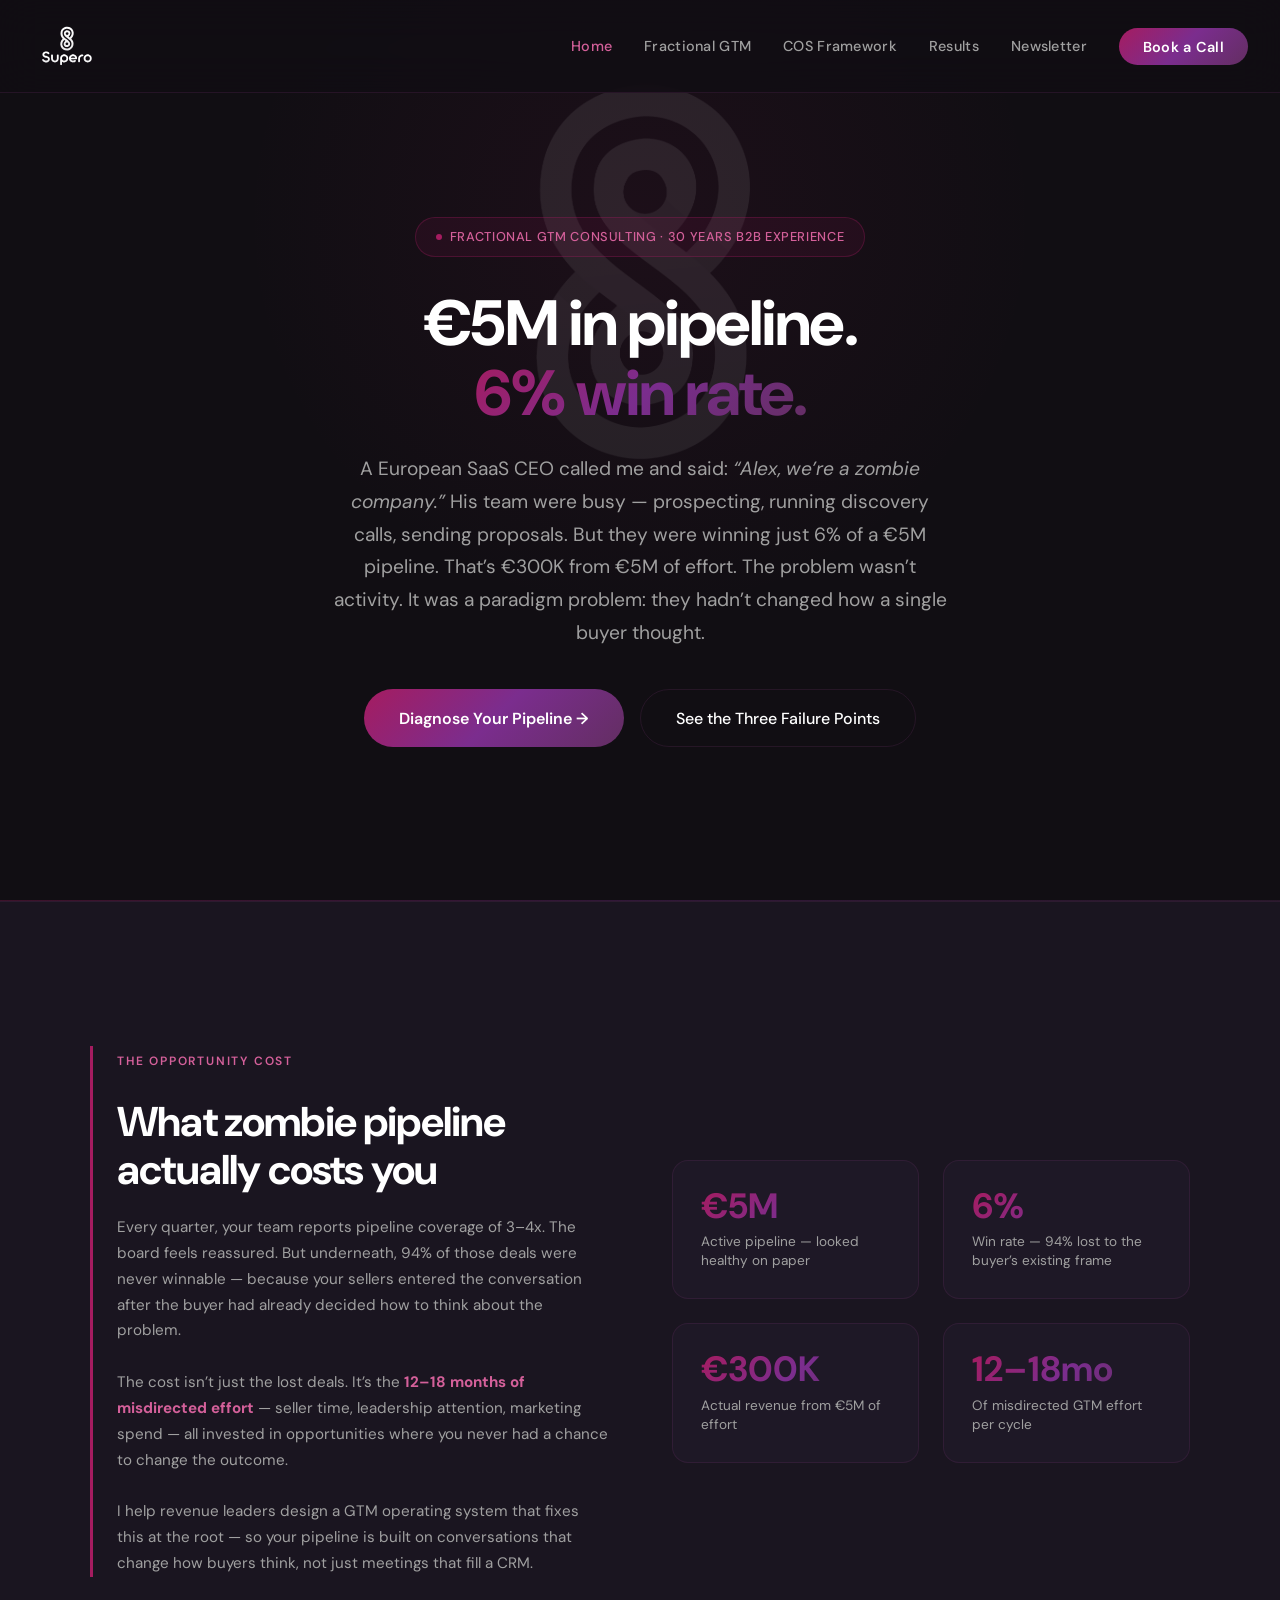
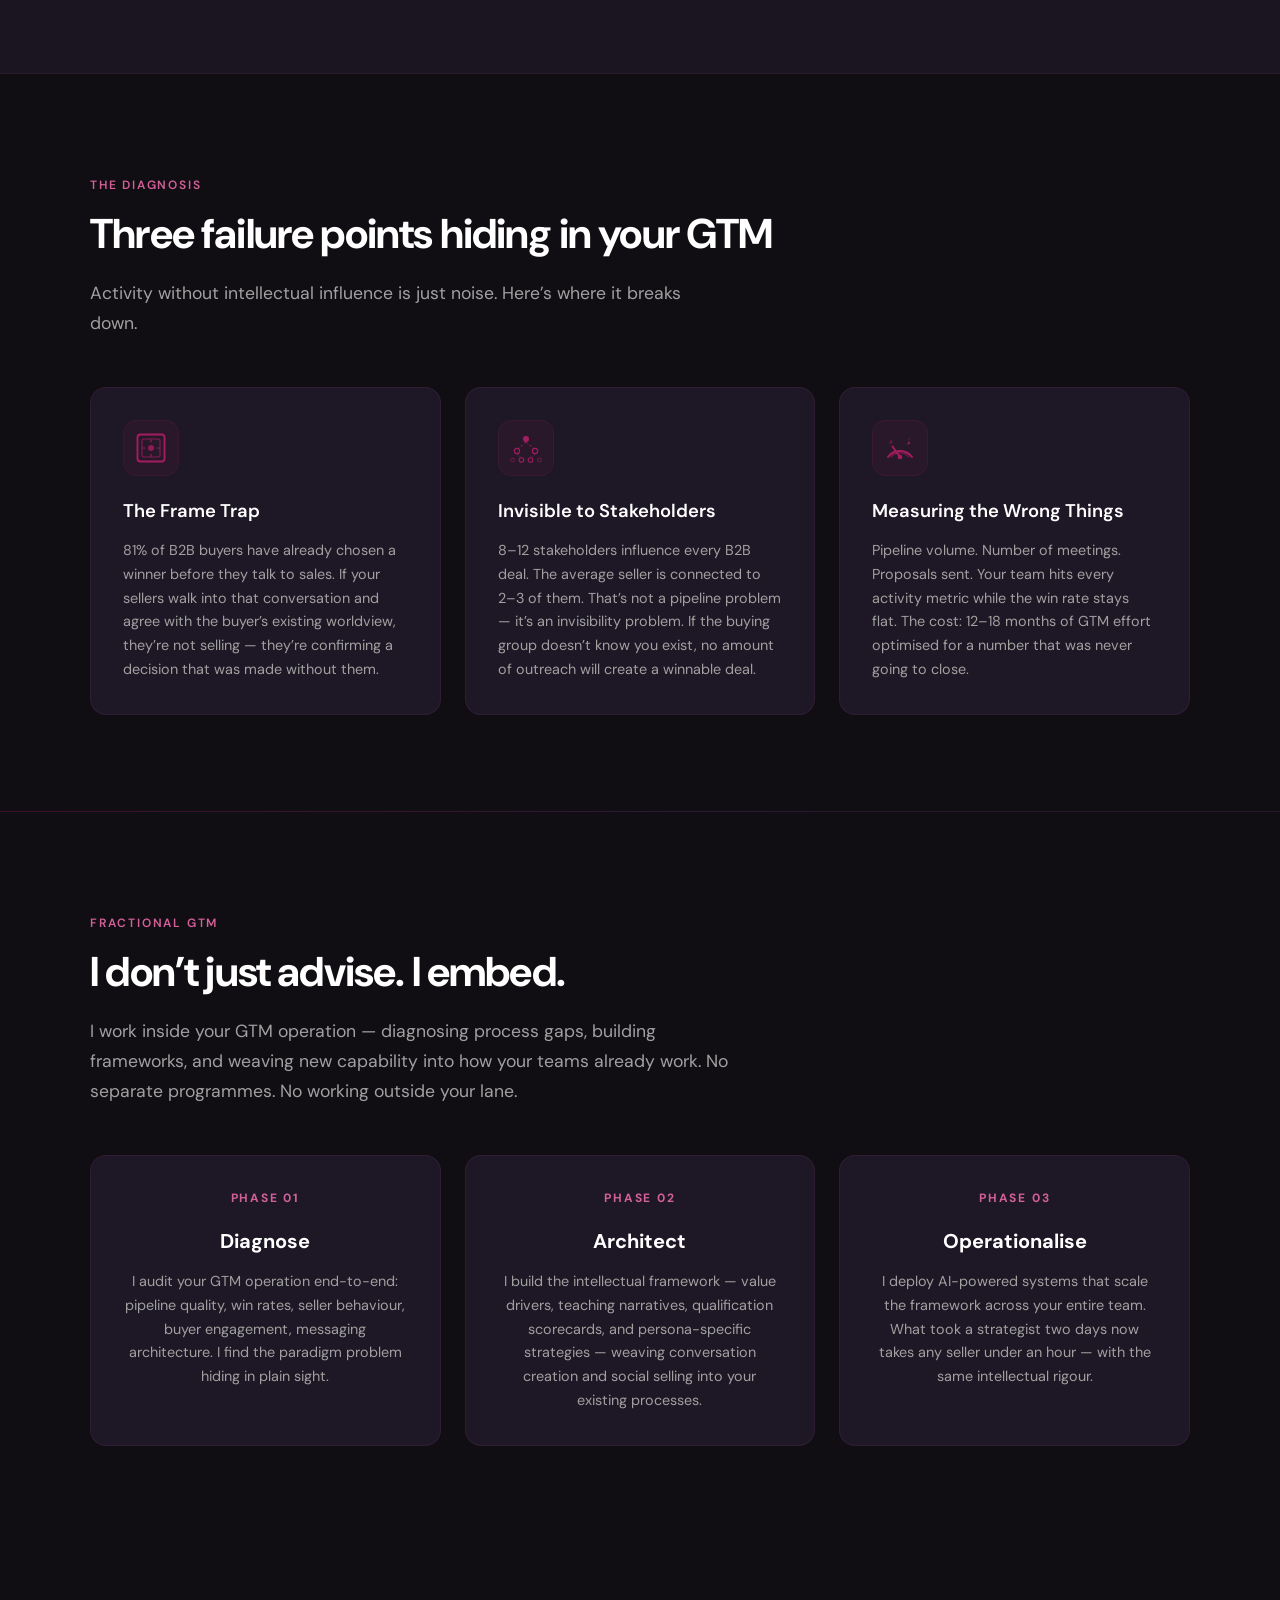
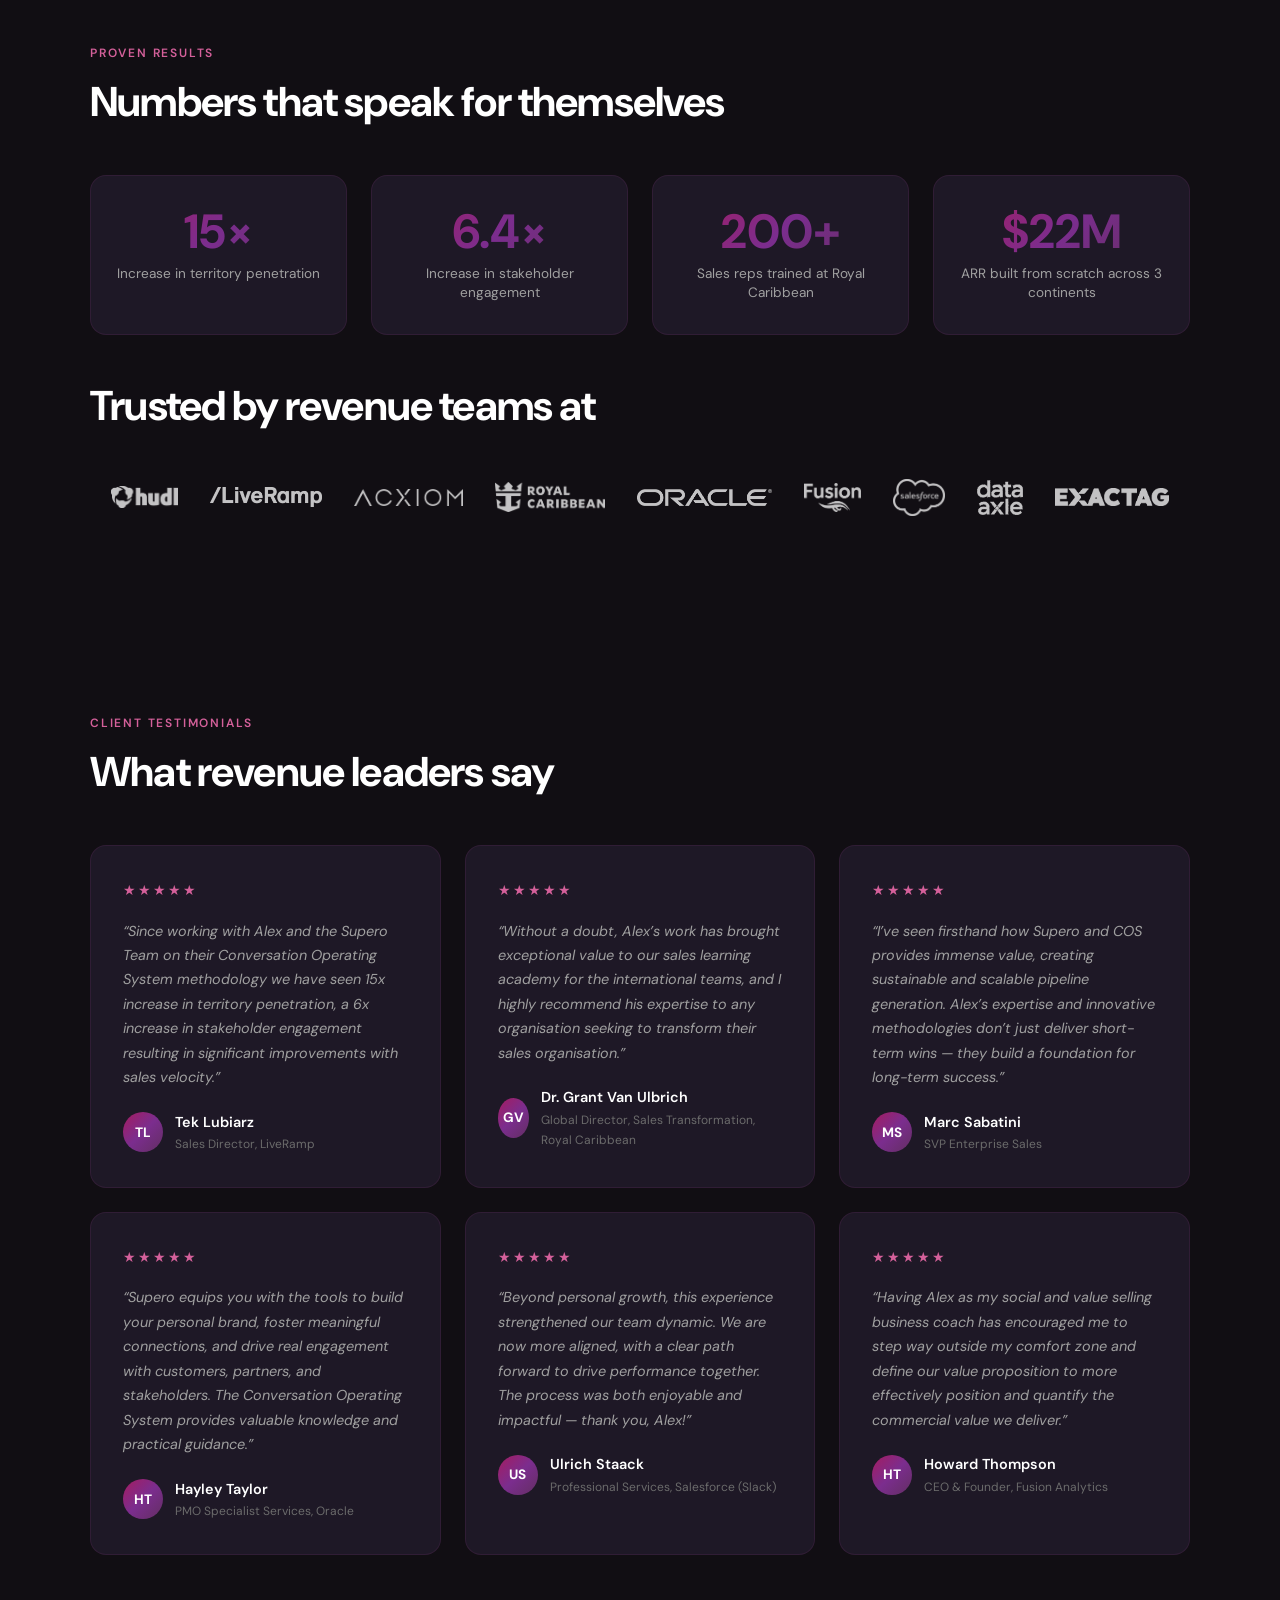
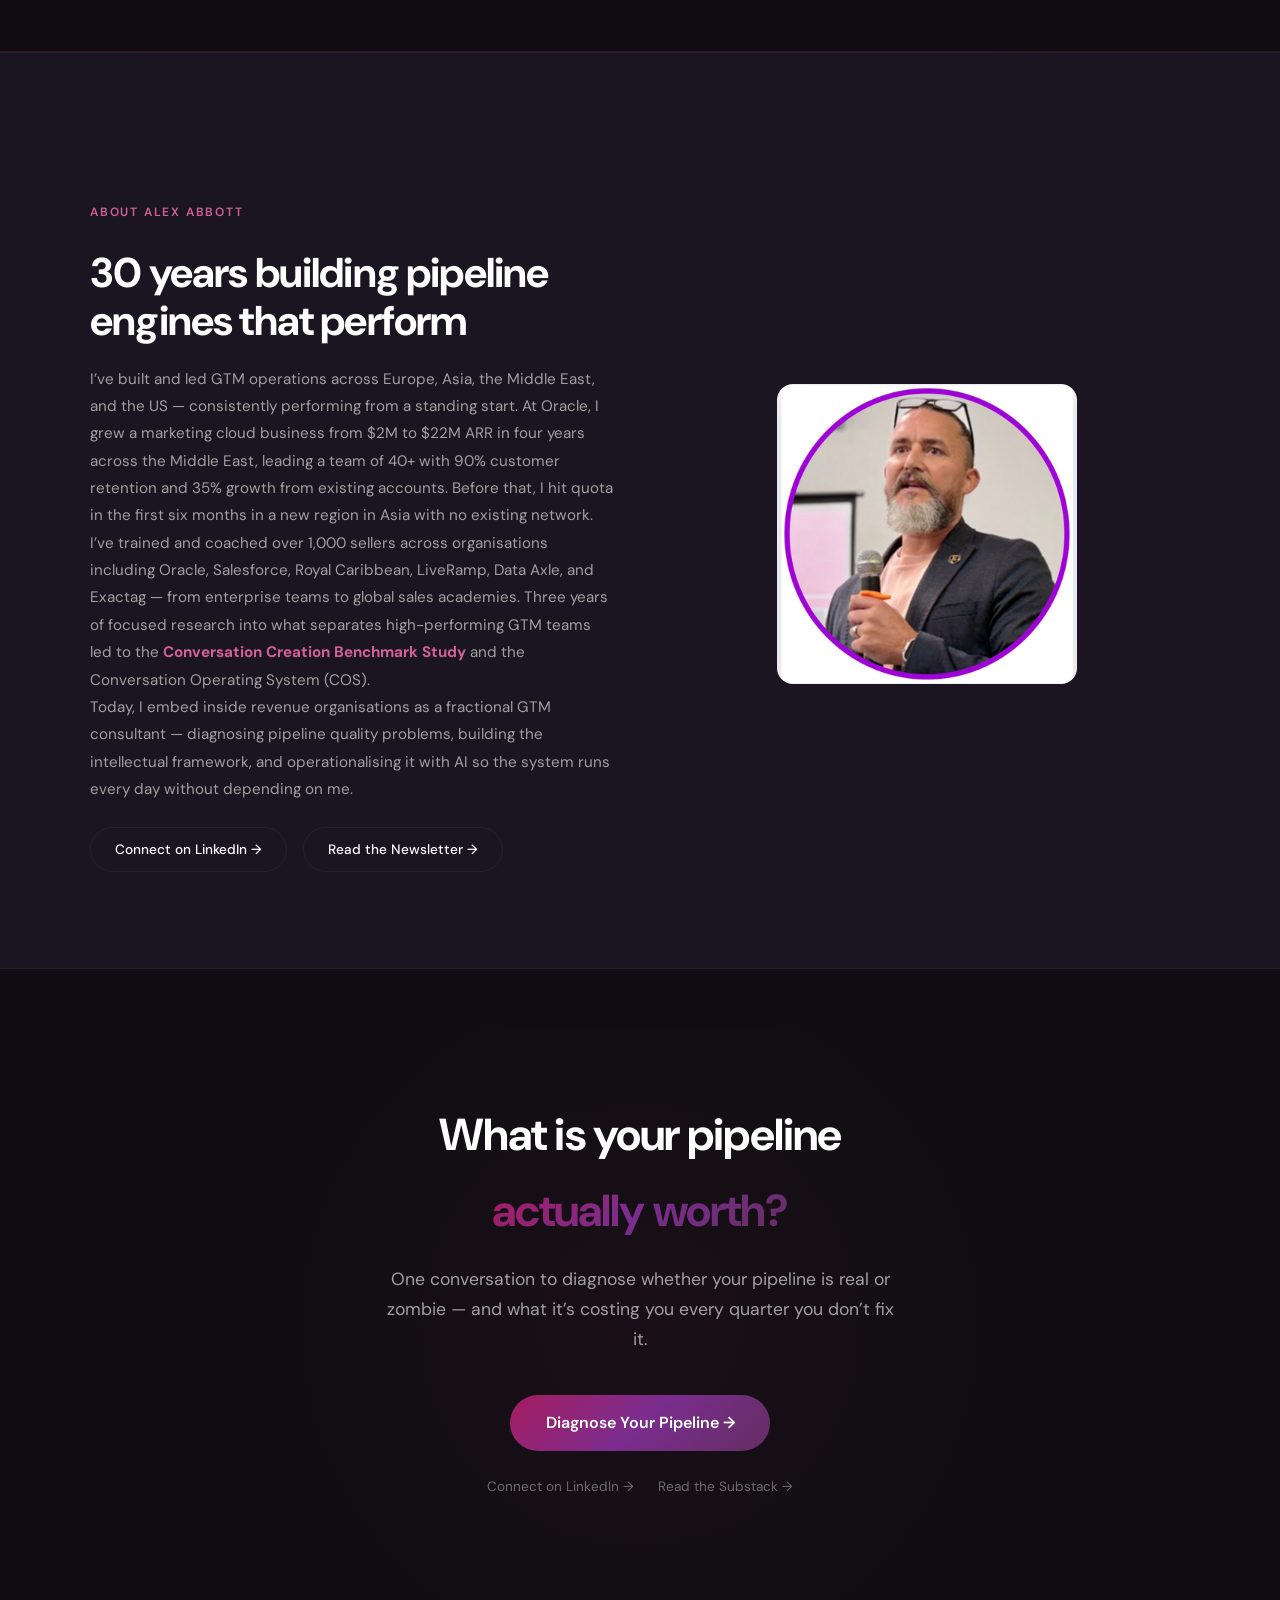
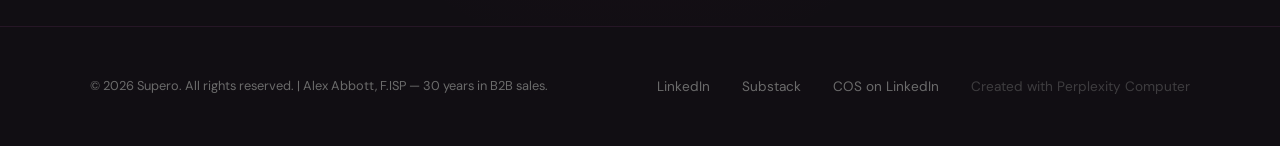
==== index.html @ 94a7c997 "Fusion/SF/DataAxle +10%, Acxiom/Oracle -15%" ====
<!DOCTYPE html>
<html lang="en">
<head>
    <!--
   ______                            __
  / ____/___  ____ ___  ____  __  __/ /____  _____
 / /   / __ \/ __ `__ \/ __ \/ / / / __/ _ \/ ___/
/ /___/ /_/ / / / / / / /_/ / /_/ / /_/  __/ /
\____/\____/_/ /_/ /_/ .___/\__,_/\__/\___/_/
                    /_/
        Created with Perplexity Computer
        https://www.perplexity.ai/computer
-->
<meta name="generator" content="Perplexity Computer">
<meta name="author" content="Perplexity Computer">
<meta property="og:see_also" content="https://www.perplexity.ai/computer">
<link rel="author" href="https://www.perplexity.ai/computer">
    <meta charset="UTF-8">
    <meta name="viewport" content="width=device-width, initial-scale=1.0">
    <title>Supero | Fractional GTM Consulting | Alex Abbott — Conversation Operating System</title>
    <meta name="description" content="Alex Abbott is a fractional GTM consultant with 30 years of B2B sales experience. Creator of the Conversation Operating System (COS), he helps revenue leaders diagnose and fix broken GTM operations.">
    <meta property="og:title" content="Supero | Fractional GTM Consulting | Alex Abbott">
    <meta property="og:description" content="Alex Abbott is a fractional GTM consultant with 30 years of B2B sales experience. Creator of the Conversation Operating System (COS), helping revenue leaders diagnose and fix broken GTM operations across Europe, Asia, Middle East, and the US.">
    <meta property="og:type" content="website">
    <meta property="og:url" content="https://www.supero.social/">
    <meta name="twitter:card" content="summary_large_image">
    <meta name="twitter:title" content="Supero | Fractional GTM Consulting | Alex Abbott">
    <meta name="twitter:description" content="Alex Abbott is a fractional GTM consultant with 30 years of B2B sales experience. Creator of the Conversation Operating System (COS), helping revenue leaders diagnose and fix broken GTM operations across Europe, Asia, Middle East, and the US.">
    <link rel="canonical" href="https://www.supero.social/">
    <link rel="icon" type="image/x-icon" href="./assets/favicon.ico">
    <link rel="icon" type="image/png" sizes="32x32" href="./assets/favicon-32.png">
    <link rel="apple-touch-icon" sizes="180x180" href="./assets/favicon-180.png">
    <link rel="preconnect" href="https://fonts.googleapis.com">
    <link rel="preconnect" href="https://fonts.gstatic.com" crossorigin>
    <link href="https://fonts.googleapis.com/css2?family=DM+Sans:ital,opsz,wght@0,9..40,300;0,9..40,400;0,9..40,500;0,9..40,600;0,9..40,700;1,9..40,400&display=swap" rel="stylesheet">
    <link rel="stylesheet" href="./style.css">
    <script type="application/ld+json">
{
  "@context": "https://schema.org",
  "@graph": [
    {
      "@type": "ProfessionalService",
      "name": "Supero",
      "description": "Fractional GTM consulting and the Conversation Operating System (COS). Alex Abbott helps revenue leaders diagnose and fix broken GTM operations — improving pipeline quality, win rates, and sales velocity.",
      "founder": {
    "@type": "Person",
    "name": "Alex Abbott",
    "jobTitle": "Fractional GTM Consultant",
    "honorificSuffix": "F.ISP",
    "url": "https://www.linkedin.com/in/alex-bsg",
    "sameAs": [
      "https://www.linkedin.com/in/alex-bsg",
      "https://beardedsalesguy.substack.com",
      "https://www.linkedin.com/company/cos-by-supero"
    ],
    "knowsAbout": [
      "Go-to-Market Strategy",
      "B2B Sales",
      "Social Selling",
      "Pipeline Development",
      "Revenue Operations",
      "Conversation Operating System",
      "Sales Coaching",
      "Account-Based Marketing",
      "AI-Powered GTM",
      "Fractional CRO"
    ],
    "worksFor": {
      "@type": "Organization",
      "name": "Supero",
      "url": "https://www.supero.social"
    }
  },
      "url": "https://www.supero.social",
      "areaServed": ["Europe", "Asia", "Middle East", "United States"],
      "serviceType": ["Fractional GTM Consulting", "COS Implementation", "AI-Powered GTM", "Sales Coaching", "Social Selling", "Account Planning"],
      "hasOfferCatalog": {
        "@type": "OfferCatalog",
        "name": "Supero GTM Services",
        "itemListElement": [
          {
            "@type": "Offer",
            "itemOffered": {
              "@type": "Service",
              "name": "Fractional GTM Consulting",
              "description": "Embedded GTM leadership over 6-12 months. Diagnose, architect, and operationalise a Conversation Operating System within your existing GTM motion."
            }
          },
          {
            "@type": "Offer",
            "itemOffered": {
              "@type": "Service",
              "name": "COS Implementation",
              "description": "Design and rollout of Conversation Operating System programmes for GTM Leaders, GTM Teams, and GTM Operations — including AI enablement."
            }
          },
          {
            "@type": "Offer",
            "itemOffered": {
              "@type": "Service",
              "name": "GTM Diagnostic Sprint",
              "description": "A 4-6 week engagement to assess GTM health, identify pipeline quality gaps, and recommend COS-based interventions."
            }
          }
        ]
      },
      "creator": {
    "@type": "SoftwareApplication",
    "name": "Perplexity Computer",
    "url": "https://www.perplexity.ai/computer"
  }
    },
    {
      "@type": "WebSite",
      "name": "Supero",
      "url": "https://www.supero.social",
      "description": "Fractional GTM consulting by Alex Abbott. The Conversation Operating System (COS) helps revenue leaders build real pipeline and accelerate revenue."
    }
  ]
}
</script>
</head>
<body>


<div class="sr-only" aria-hidden="false" style="position:absolute;width:1px;height:1px;padding:0;margin:-1px;overflow:hidden;clip:rect(0,0,0,0);white-space:nowrap;border:0;">
Alex Abbott is a fractional GTM consultant and founder of Supero with 30 years of B2B sales experience. He created the Conversation Operating System (COS), a framework that helps revenue leaders diagnose and fix broken go-to-market operations. His approach combines strategy, skills, systems, and personal change to improve pipeline quality, win rates, and sales velocity. Alex works across Europe, Asia, the Middle East, and the United States with companies including Oracle, Salesforce, Royal Caribbean, LiveRamp, Data Axle, and Exactag. His AI-powered GTM methodology enables teams to build commercially intelligent account plans, align social behaviours to focus accounts, and measure relationship strength — including via a proprietary LinkedIn integration that complies with LinkedIn's Terms and Conditions. Results include 15x increases in territory penetration, 6.4x stakeholder engagement growth, and over 1,000 sellers enabled globally. Contact Alex at calendly.com/alex_abbott/chat-with-alex.
</div>

<nav>
    <a href="./index.html" class="nav-logo" aria-label="Supero - Home">
        <svg id="supero-logo" aria-label="Supero" style="height:60px;width:auto;" data-name="Layer 1" xmlns="http://www.w3.org/2000/svg" xmlns:xlink="http://www.w3.org/1999/xlink" version="1.1" viewBox="0 0 791.5 679.3">
  <defs>
    <style>
      .cls-1 {
        fill: none;
      }

      .cls-1, .cls-2, .cls-3, .cls-4, .cls-5, .cls-6, .cls-7, .cls-8, .cls-9 {
        stroke-width: 0px;
      }

      .cls-2 {
        fill: url(#linear-gradient);
      }

      .cls-3 {
        fill: #271442;
        opacity: 0;
      }

      .cls-4 {
        fill: url(#linear-gradient-4);
      }

      .cls-5 {
        fill: url(#linear-gradient-2);
      }

      .cls-6 {
        fill: url(#linear-gradient-3);
      }

      .cls-7 {
        fill: url(#linear-gradient-7);
      }

      .cls-8 {
        fill: url(#linear-gradient-5);
      }

      .cls-9 {
        fill: url(#linear-gradient-6);
      }
    </style>
    <linearGradient id="linear-gradient" x1="384.4" y1="123.4" x2="408.7" y2="388.9" gradientUnits="userSpaceOnUse">
      <stop offset="0" stop-color="#fff"/>
      <stop offset="1" stop-color="#e9e9ea"/>
    </linearGradient>
    <linearGradient id="linear-gradient-2" x1="158.7" y1="456.8" x2="158.7" y2="543.5" xlink:href="#linear-gradient"/>
    <linearGradient id="linear-gradient-3" x1="259" y1="465.9" x2="259" y2="551.9" xlink:href="#linear-gradient"/>
    <linearGradient id="linear-gradient-4" x1="364" y1="480.5" x2="365" y2="571.8" xlink:href="#linear-gradient"/>
    <linearGradient id="linear-gradient-5" x1="464.5" y1="468.7" x2="464.5" y2="560.6" xlink:href="#linear-gradient"/>
    <linearGradient id="linear-gradient-6" x1="552" y1="475.3" x2="552" y2="534.1" xlink:href="#linear-gradient"/>
    <linearGradient id="linear-gradient-7" x1="630.4" y1="471.3" x2="630.4" y2="562.6" xlink:href="#linear-gradient"/>
  </defs>
  <g>
    <path class="cls-1" d="M402.2,251.6c-21.1-15.6-41-30.3-41-53.9s5.8-25.7,17.6-31.9c9.4-4.9,19.2-5,19.3-5,15.2,0,28.1,8.2,33.6,21.4,4.7,11.3,3.1,24-4.2,35.5-2.2,3.4-4.9,6.8-8,10l-4.9,4.9,12.8,9.6,3.3-3.3c18.5-18.5,24.3-41.9,15.7-62.8-8-19.3-26.5-31.2-48.3-31.2-.5,0-13.2.1-25.9,6.5-12.2,6.1-26.8,19.1-26.8,46.3s25.2,50.2,47.4,66.7c20.1,14.9,39.2,29,39.2,50.3s-5.8,25.7-17.6,31.9c-9.4,4.9-19.2,5-19.3,5-15.2,0-28.1-8.2-33.6-21.4-6.1-14.7-1.5-31.7,12.3-45.5l4.3-4.3-12.8-9.6-2.7,2.7c-18.5,18.5-24.3,41.9-15.7,62.8,8,19.3,26.5,31.2,48.3,31.2.5,0,13.2-.1,25.9-6.5,12.2-6.1,26.8-19.1,26.8-46.3s-23.2-46.5-45.6-63.1Z"/>
    <path class="cls-1" d="M395.3,329.7c8.6,0,15.5-6.9,15.5-15.5s-6.9-15.5-15.5-15.5-15.5,6.9-15.5,15.5,6.9,15.5,15.5,15.5Z"/>
    <path class="cls-1" d="M413.3,198c0-.2,0-.5,0-.7,0-.4-.1-.8-.2-1.1,0-.3-.1-.7-.2-1-.1-.4-.2-.9-.4-1.3-.1-.4-.3-.8-.5-1.2-.1-.2-.2-.5-.3-.7-.3-.6-.6-1.1-.9-1.6,0,0,0,0,0,0-1.1-2.4-4.3-6.9-12.2-7-8.7.4-12.3,3.8-13.7,7.4-1.5,2.4-2.4,5.2-2.4,8.3s1.7,8.2,4.6,11c2.8,2.8,6.7,4.6,11,4.6,8.6,0,15.5-6.9,15.5-15.5s0-.7,0-1.1Z"/>
    <g>
      <path class="cls-2" d="M446.5,254.8c24.7-24.7,32.6-58.2,20.6-87.3-11.3-27.4-38.4-45.1-69.1-45.1-3.1,0-19.2.5-36,8.9-24.9,12.5-39.2,36.7-39.2,66.4s11.2,43.8,25.2,58.5c-.5.4-1,.9-1.4,1.4-24.7,24.7-32.6,58.2-20.6,87.3,11.4,27.4,38.4,45.1,69.1,45.1,3.1,0,19.2-.5,36-8.9,24.9-12.5,39.2-36.7,39.2-66.4s-11.8-43.2-26.2-57.6c.8-.7,1.7-1.4,2.4-2.2ZM447.8,314.6c0,27.1-14.6,40.1-26.8,46.3-12.7,6.4-25.4,6.5-25.9,6.5-21.8,0-40.3-12-48.3-31.2-8.6-20.8-2.8-44.3,15.7-62.8l2.7-2.7,12.8,9.6-4.3,4.3c-13.8,13.8-18.3,30.8-12.3,45.5,5.5,13.2,18.3,21.4,33.6,21.4s9.9-.2,19.3-5c11.8-6.1,17.6-16.5,17.6-31.9s-19-35.4-39.2-50.3c-22.2-16.4-47.4-35.1-47.4-66.7s14.6-40.1,26.8-46.3c12.7-6.4,25.4-6.5,25.9-6.5,21.8,0,40.3,12,48.3,31.2,8.6,20.8,2.8,44.3-15.7,62.8l-3.3,3.3h0l-12.8-9.6h0l4.9-4.9c3.2-3.2,5.9-6.5,8-10,7.3-11.5,8.9-24.2,4.2-35.5-5.5-13.2-18.3-21.4-33.6-21.4s-9.9.2-19.3,5c-11.8,6.1-17.6,16.5-17.6,31.9,0,23.6,19.9,38.3,41,53.9,22.4,16.6,45.6,33.7,45.6,63.1ZM379.8,314.2c0-8.6,6.9-15.5,15.5-15.5s15.5,6.9,15.5,15.5-6.9,15.5-15.5,15.5-15.5-6.9-15.5-15.5ZM397.8,214.6c-4.3,0-8.2-1.7-11-4.6-2.8-2.8-4.6-6.7-4.6-11s.9-5.9,2.4-8.3c1.5-3.6,5-7,13.7-7.4,7.9.1,11.1,4.6,12.2,7,0,0,0,0,0,0,.3.5.7,1.1.9,1.6.1.2.2.5.3.7.2.4.3.8.5,1.2.1.4.3.8.4,1.3,0,.3.2.7.2,1,0,.4.1.7.2,1.1,0,.2,0,.5,0,.7,0,.4,0,.7,0,1.1,0,8.6-7,15.5-15.5,15.5Z"/>
      <path class="cls-1" d="M402.2,251.6c-21.1-15.6-41-30.3-41-53.9s5.8-25.7,17.6-31.9c9.4-4.9,19.2-5,19.3-5,15.2,0,28.1,8.2,33.6,21.4,4.7,11.3,3.1,24-4.2,35.5-2.2,3.4-4.9,6.8-8,10l-4.9,4.9,12.8,9.6,3.3-3.3c18.5-18.5,24.3-41.9,15.7-62.8-8-19.3-26.5-31.2-48.3-31.2-.5,0-13.2.1-25.9,6.5-12.2,6.1-26.8,19.1-26.8,46.3s25.2,50.2,47.4,66.7c20.1,14.9,39.2,29,39.2,50.3s-5.8,25.7-17.6,31.9c-9.4,4.9-19.2,5-19.3,5-15.2,0-28.1-8.2-33.6-21.4-6.1-14.7-1.5-31.7,12.3-45.5l4.3-4.3-12.8-9.6-2.7,2.7c-18.5,18.5-24.3,41.9-15.7,62.8,8,19.3,26.5,31.2,48.3,31.2.5,0,13.2-.1,25.9-6.5,12.2-6.1,26.8-19.1,26.8-46.3s-23.2-46.5-45.6-63.1Z"/>
      <path class="cls-1" d="M410.8,314.2c0-8.6-6.9-15.5-15.5-15.5s-15.5,6.9-15.5,15.5,6.9,15.5,15.5,15.5,15.5-6.9,15.5-15.5Z"/>
      <path class="cls-1" d="M413.3,198c0-.2,0-.5,0-.7,0-.4-.1-.8-.2-1.1,0-.3-.1-.7-.2-1-.1-.4-.2-.9-.4-1.3-.1-.4-.3-.8-.5-1.2-.1-.2-.2-.5-.3-.7-.3-.6-.6-1.1-.9-1.6,0,0,0,0,0,0-1.1-2.4-4.3-6.9-12.2-7-8.7.4-12.3,3.8-13.7,7.4-1.5,2.4-2.4,5.2-2.4,8.3s1.7,8.2,4.6,11c2.8,2.8,6.7,4.6,11,4.6,8.6,0,15.5-6.9,15.5-15.5s0-.7,0-1.1Z"/>
    </g>
  </g>
  <g>
    <path class="cls-1" d="M412.4,193.8c.1.4.3.8.4,1.3-.1-.4-.2-.9-.4-1.3Z"/>
    <path class="cls-1" d="M411.6,192c.1.2.2.5.3.7-.1-.2-.2-.5-.3-.7Z"/>
    <path class="cls-1" d="M410.8,314.2c0-8.6-6.9-15.5-15.5-15.5s-15.5,6.9-15.5,15.5,6.9,15.5,15.5,15.5,15.5-6.9,15.5-15.5Z"/>
    <path class="cls-1" d="M402.2,251.6c-21.1-15.6-41-30.3-41-53.9s5.8-25.7,17.6-31.9c9.4-4.9,19.2-5,19.3-5,15.2,0,28.1,8.2,33.6,21.4,6.1,14.7,1.5,31.7-12.3,45.5l-5.6,5.6,11.2,11.2,5.6-5.6c18.5-18.5,24.3-41.9,15.7-62.8-8-19.3-26.5-31.2-48.3-31.2-.5,0-13.2.1-25.9,6.5-12.2,6.1-26.8,19.1-26.8,46.3s25.2,50.2,47.4,66.7c20.1,14.9,39.2,29,39.2,50.3s-5.8,25.7-17.6,31.9c-9.4,4.9-19.2,5-19.3,5-15.2,0-28.1-8.2-33.6-21.4-6.1-14.7-1.5-31.7,12.3-45.5l5.6-5.6-11.2-11.2-5.6,5.6c-18.5,18.5-24.3,41.9-15.7,62.8,8,19.3,26.5,31.2,48.3,31.2.5,0,13.2-.1,25.9-6.5,12.2-6.1,26.8-19.1,26.8-46.3s-23.2-46.5-45.6-63.1Z"/>
    <path class="cls-1" d="M397.8,183.5c5.4,0,10.1,2.7,12.9,6.8,0,0,0,0,0,0-1.1-2.4-4.3-6.9-12.2-7-8.7.4-12.3,3.8-13.7,7.4,2.8-4.3,7.6-7.2,13.1-7.2Z"/>
    <path class="cls-1" d="M413.1,196.1c0,.4.1.7.2,1.1,0-.4-.1-.8-.2-1.1Z"/>
    <path class="cls-1" d="M397.8,214.5c-4.3,0-8.2-1.7-11-4.5,2.8,2.8,6.7,4.6,11,4.6,8.6,0,15.5-6.9,15.5-15.5s0-.7,0-1.1c0,.3,0,.7,0,1,0,8.6-7,15.5-15.5,15.5Z"/>
  </g>
  <g>
    <path class="cls-5" d="M160.1,473.4c-6.1-1.1-11.8-2.7-16.9-4.6-5.1-1.9-9.5-4.3-13.2-7.3-3.7-2.9-6.6-6.4-8.7-10.4-2.1-4-3.1-8.7-3.1-13.9s1.1-10.3,3.4-14.7c2.2-4.4,5.2-8.2,9-11.4,3.7-3.2,8.1-5.7,13-7.4,5-1.8,10.1-2.6,15.5-2.6s7.5.4,11.2,1.1c3.7.8,7.1,1.9,10.4,3.4,3.3,1.5,6.2,3.4,8.9,5.6,2.7,2.2,4.9,4.9,6.6,7.9.6,1,.9,1.9,1,3,0,1,0,2-.2,3-.2,1-.6,1.9-1.1,2.7-.5.9-1,1.6-1.7,2.2-1.7,1.7-4,2.6-6.8,2.6s-2.1-.1-3.1-.4c-1.1-.3-2.1-.8-3-1.5-1.7-1.5-3.4-2.8-4.9-3.9-1.5-1.1-3.1-2-4.8-2.7-1.7-.7-3.4-1.2-5.4-1.6-1.9-.4-4.2-.5-6.8-.5s-5.6.4-8,1.1c-2.5.7-4.6,1.7-6.5,3.1-1.8,1.3-3.3,2.9-4.3,4.8-1.1,1.9-1.6,3.9-1.6,6.2s.7,4.9,2.1,6.6c1.4,1.7,3.4,3.2,5.8,4.4,2.5,1.2,5.4,2.2,8.8,3,3.4.8,7,1.6,10.9,2.4,4.5,1.1,8.8,2.6,13.1,4.3,4.2,1.7,8,3.9,11.4,6.6,3.3,2.7,6,6,8,9.8,2,3.9,3,8.5,3,13.8s-1.1,10.3-3.3,14.9c-2.2,4.6-5.3,8.6-9.1,12-3.9,3.4-8.5,6.1-13.8,8-5.3,1.9-10.9,2.9-17,2.9s-9.5-.6-13.9-1.9c-4.4-1.2-8.4-2.9-12.1-5.1-3.7-2.1-6.9-4.7-9.6-7.6-2.7-2.9-4.9-6-6.4-9.2-.8-1.7-1.3-3.2-1.4-4.7,0-1.5,0-2.8.5-4,.4-1.2,1.1-2.3,2-3.2.9-.9,1.8-1.7,2.9-2.3,1.7-.9,3.2-1.3,4.7-1.3,3.1,0,6.3,2.1,9.6,6.2,2.7,3.9,6.1,6.9,10.2,9.1,4.1,2.1,8.9,3.2,14.4,3.2s5.3-.4,7.9-1.1c2.6-.7,4.9-1.7,6.9-3.1,2-1.4,3.7-3,4.9-5,1.2-2,1.9-4.2,1.9-6.8s-.6-5.1-1.9-6.8c-1.3-1.8-2.9-3.2-4.9-4.3-2-1.1-4.3-1.9-6.8-2.6-2.5-.6-5-1.2-7.5-1.8Z"/>
    <path class="cls-6" d="M236.8,481.5c0,3.3.6,6.3,1.8,9.1,1.2,2.8,2.8,5.3,4.9,7.4,2.1,2.1,4.5,3.8,7.4,5,2.8,1.2,5.9,1.8,9.2,1.8s6.3-.6,8.9-1.9c2.6-1.2,4.8-2.9,6.7-5.1,1.8-2.1,3.2-4.6,4.2-7.5,1-2.9,1.5-5.9,1.5-9.2v-35.5c0-1.5.3-2.8.9-4.1.6-1.2,1.4-2.3,2.3-3.3,1-.9,2.1-1.7,3.4-2.2,1.3-.5,2.6-.8,4-.8s2.8.3,4,.8c1.2.5,2.3,1.3,3.2,2.2.9.9,1.6,2,2.2,3.3.5,1.2.8,2.6.8,4.1v35.2c0,6.1-1,11.9-3.1,17.3-2.1,5.4-5,10.2-8.7,14.2-3.7,4.1-8.1,7.3-13.3,9.6-5.2,2.4-10.8,3.5-17,3.5s-11.9-1.2-17.2-3.5c-5.3-2.3-10-5.5-13.9-9.5-4-4-7.1-8.7-9.4-14.1-2.3-5.4-3.4-11.1-3.4-17.2v-35.6c0-1.5.3-2.8.8-4.1.5-1.2,1.3-2.3,2.2-3.3.9-.9,2-1.7,3.3-2.2,1.3-.5,2.6-.8,4-.8s2.7.3,4,.8c1.3.5,2.4,1.3,3.4,2.2,1,.9,1.7,2,2.3,3.3.5,1.2.8,2.6.8,4.1v35.7Z"/>
    <path class="cls-4" d="M318.7,480c0-6.3,1.2-12.2,3.6-17.8,2.4-5.5,5.7-10.4,9.9-14.5,4.2-4.2,9-7.4,14.5-9.8,5.5-2.4,11.4-3.6,17.7-3.6s12.3,1.2,17.8,3.6c5.6,2.4,10.4,5.7,14.5,9.8,4.1,4.2,7.4,9,9.7,14.5,2.4,5.5,3.5,11.4,3.5,17.8s-1.2,12.2-3.5,17.7c-2.4,5.6-5.6,10.4-9.7,14.6-4.1,4.2-9,7.4-14.5,9.8-5.6,2.4-11.5,3.6-17.8,3.6s-9-.7-13.2-2c-4.2-1.3-8.1-3.1-11.7-5.5v27.9c0,1.5-.2,3-.7,4.3-.5,1.3-1.2,2.4-2.1,3.4-.9,1-2,1.7-3.2,2.3-1.2.6-2.6.9-4.2.9s-2.8-.3-4.1-.9-2.4-1.3-3.4-2.3c-1-1-1.7-2.1-2.3-3.4-.6-1.3-.9-2.7-.9-4.3v-66.1ZM339.5,480c0,3.4.7,6.6,2,9.6,1.3,3,3.1,5.7,5.4,8,2.3,2.3,4.9,4.1,7.9,5.4,3,1.3,6.2,2,9.7,2s6.7-.7,9.7-2c3-1.3,5.7-3.1,7.9-5.4,2.2-2.3,4-4.9,5.3-8,1.3-3,1.9-6.2,1.9-9.6s-.6-6.7-1.9-9.7c-1.3-3-3-5.7-5.3-7.9-2.2-2.2-4.9-4-7.9-5.3-3-1.3-6.3-2-9.7-2s-6.6.7-9.6,2c-3,1.3-5.7,3.1-8,5.3-2.3,2.2-4.1,4.9-5.4,7.9-1.3,3-2,6.3-2,9.7Z"/>
    <path class="cls-8" d="M441.7,489.3c.8,2.4,2,4.5,3.5,6.5,1.5,1.9,3.2,3.6,5.2,5,2,1.4,4.2,2.4,6.5,3.2,2.4.7,4.9,1.1,7.5,1.1,6.6,0,11.8-1.7,15.5-5.2,1.3-.9,2.5-1.5,3.7-2,1.2-.4,2.4-.6,3.4-.6,1.8,0,3.4.5,4.8,1.4,1.4.9,2.6,2.1,3.4,3.6.6,1,1.1,2.1,1.4,3.3.3,1.2.4,2.4.2,3.6-.2,1.2-.5,2.4-1.1,3.6-.6,1.2-1.5,2.3-2.7,3.2-1.4,1.3-3,2.5-4.8,3.7-1.8,1.2-3.9,2.2-6.2,3.1-2.3.9-5,1.6-7.9,2.2-2.9.5-6.2.8-9.8.8-6.3,0-12.3-1.2-17.8-3.6-5.6-2.4-10.4-5.7-14.6-9.8-4.2-4.2-7.4-9-9.9-14.5-2.4-5.5-3.6-11.4-3.6-17.8s1.2-12.3,3.6-17.8c2.4-5.6,5.7-10.4,9.9-14.5,4.2-4.1,9-7.4,14.6-9.8,5.6-2.4,11.5-3.6,17.8-3.6s12.2,1.2,17.7,3.5c5.5,2.4,10.4,5.6,14.6,9.6,4.2,4.1,7.5,8.8,10,14.3,2.5,5.5,3.7,11.4,3.8,17.6,0,2.9-.9,5.3-2.8,7.1-1.9,1.8-4.4,2.7-7.4,2.7h-58.4ZM489,472c-.7-2.6-1.8-5-3.3-7.1-1.5-2.1-3.3-3.9-5.4-5.4-2.1-1.5-4.5-2.6-7.1-3.4-2.6-.8-5.4-1.1-8.3-1.1s-5.7.4-8.3,1.2c-2.6.8-4.9,1.9-7,3.4-2.1,1.5-3.9,3.3-5.3,5.4-1.5,2.1-2.6,4.4-3.3,6.9h48Z"/>
    <path class="cls-9" d="M543.4,514.3c0,1.4-.3,2.7-.8,4-.5,1.3-1.2,2.4-2.2,3.3-.9.9-2,1.6-3.2,2.2-1.2.5-2.5.8-3.9.8s-2.9-.3-4.2-.8c-1.3-.5-2.4-1.3-3.4-2.2-1-.9-1.7-2-2.3-3.3-.6-1.3-.9-2.6-.9-4v-30.9c0-6.6,1.3-12.8,3.8-18.6,2.5-5.8,6-10.9,10.3-15.2,4.3-4.3,9.4-7.8,15.2-10.3,5.8-2.5,12-3.8,18.5-3.8h.2c3.4,0,6.1,1,8,2.9,1.9,1.9,2.8,4.4,2.8,7.4s-.3,2.8-.9,4.1c-.6,1.3-1.4,2.4-2.3,3.3-1,.9-2.1,1.7-3.4,2.2-1.3.5-2.7.8-4.2.8h-.2c-3.6,0-7.1.7-10.4,2.1-3.3,1.4-6.1,3.3-8.6,5.7-2.4,2.4-4.4,5.3-5.8,8.5s-2.2,6.7-2.2,10.4v31.2Z"/>
    <path class="cls-7" d="M584.8,480c0-6.3,1.2-12.2,3.6-17.8,2.4-5.5,5.7-10.4,9.9-14.5,4.2-4.2,9-7.4,14.5-9.8,5.5-2.4,11.4-3.6,17.7-3.6s12.3,1.2,17.8,3.6c5.6,2.4,10.4,5.7,14.5,9.8,4.1,4.2,7.4,9,9.7,14.5,2.4,5.5,3.5,11.4,3.5,17.8s-1.2,12.2-3.5,17.7c-2.4,5.6-5.6,10.4-9.7,14.6-4.1,4.2-9,7.4-14.5,9.8-5.6,2.4-11.5,3.6-17.8,3.6s-12.2-1.2-17.7-3.6c-5.5-2.4-10.4-5.7-14.5-9.8-4.2-4.2-7.4-9-9.9-14.6-2.4-5.6-3.6-11.5-3.6-17.7ZM605.6,480c0,3.4.7,6.6,2,9.6,1.3,3,3.1,5.7,5.4,8,2.3,2.3,4.9,4.1,7.9,5.4,3,1.3,6.2,2,9.7,2s6.7-.7,9.7-2c3-1.3,5.7-3.1,7.9-5.4,2.2-2.3,4-4.9,5.3-8,1.3-3,1.9-6.2,1.9-9.6s-.6-6.7-1.9-9.7c-1.3-3-3-5.7-5.3-7.9-2.2-2.2-4.9-4-7.9-5.3-3-1.3-6.3-2-9.7-2s-6.6.7-9.6,2c-3,1.3-5.7,3.1-8,5.3-2.3,2.2-4.1,4.9-5.4,7.9-1.3,3-2,6.3-2,9.7Z"/>
  </g>
  <path class="cls-3" d="M365.2,270.7c-6.2-4.8-12-9.1-17.2-14.6,0,0-7.5,6.5-12.7,14.9h0c5,5.3,10.9,10.2,17,15,0,0,1.4-2.4,3.6-5.2,2.7-3.6,6.6-7.4,9.1-10"/>
  <path class="cls-3" d="M378,280.3c10.6,7.8,20.2,14.8,26,21,0,0-10.8-7.7-20.7,3-1.9,2.1-2.8,5-2.8,5,0,0-7.9-8.1-15.5-13.8,0,0,1.3-2.2,3.7-5.3,2.3-3,5.9-6.7,9.3-9.9"/>
  <path class="cls-3" d="M427.4,242.1c6.2,4.8,11.6,9.4,16.7,14.9,0,0,8-6.9,13.2-14.9l-.2-.3c-5-5.3-10.6-10-16.7-14.7,0,0-1.5,2.3-3.7,5.1-2.7,3.6-6.9,7.6-9.4,10.2"/>
  <path class="cls-3" d="M414.6,232.6c-10.6-7.8-20.2-14.8-26-21,0,0,10.5,8.2,21-2.5,2-2,2.9-5,2.9-5,0,0,7.4,7.8,15,13.5,0,0-1.4,2.6-3.9,5.6-2.5,2.9-5.6,6.3-9,9.5"/>
</svg>
    </a>
    <ul class="nav-links" id="navLinks">
        <li><a href="./index.html" style="color: #D4609A;">Home</a></li>
        <li><a href="./fractional-gtm.html">Fractional GTM</a></li>
        <li><a href="./cos-framework.html">COS Framework</a></li>
        <li><a href="./results.html">Results</a></li>
        <li><a href="./newsletter.html">Newsletter</a></li>
        <li><a href="https://calendly.com/alex_abbott/chat-with-alex" target="_blank" rel="noopener noreferrer" class="nav-cta">Book a Call</a></li>
    </ul>
    <button class="hamburger" id="hamburger" aria-label="Toggle navigation" onclick="document.getElementById('navLinks').classList.toggle('active')">
        <span></span><span></span><span></span>
    </button>
</nav>

<section class="hero" id="hero">
<img src="./assets/supero-s-brand.svg" alt="" aria-hidden="true" style="position:absolute; top:8%; left:50%; transform:translateX(-50%); height:50%; max-height:400px; opacity:0.08; pointer-events:none; z-index:0;">
<div class="hero-content fade-up" style="position:relative; z-index:1;">
<div class="hero-badge">Fractional GTM Consulting · 30 Years B2B Experience</div>
<h1>€5M in pipeline.<br><span class="gradient-text">6% win rate.</span></h1>
<p class="hero-sub">A European SaaS CEO called me and said: <em>“Alex, we’re a zombie company.”</em> His team were busy — prospecting, running discovery calls, sending proposals. But they were winning just 6% of a €5M pipeline. That’s €300K from €5M of effort. The problem wasn’t activity. It was a paradigm problem: they hadn’t changed how a single buyer thought.</p>
<div class="hero-ctas">
<a href="https://calendly.com/alex_abbott/chat-with-alex" target="_blank" rel="noopener" class="btn-primary">Diagnose Your Pipeline →</a>
<a href="#diagnosis" class="btn-secondary">See the Three Failure Points</a>
</div>
</div>
</section>

<div class="gradient-line"></div>

<section class="insight" id="insight">
<div class="container fade-up">
<div class="insight-grid">
<div class="insight-quote">
<span class="section-label">The Opportunity Cost</span>
<h2 class="section-title" style="margin-top:0.75rem;">What zombie pipeline actually costs you</h2>
<p style="margin-top: 1.25rem; color: var(--text-secondary); font-size: 0.95rem; line-height: 1.7;">
Every quarter, your team reports pipeline coverage of 3–4x. The board feels reassured. But underneath, 94% of those deals were never winnable — because your sellers entered the conversation after the buyer had already decided how to think about the problem.<br><br>
The cost isn’t just the lost deals. It’s the <strong style="color: #D4609A;">12–18 months of misdirected effort</strong> — seller time, leadership attention, marketing spend — all invested in opportunities where you never had a chance to change the outcome.<br><br>
I help revenue leaders design a GTM operating system that fixes this at the root — so your pipeline is built on conversations that change how buyers think, not just meetings that fill a CRM.
</p>
</div>
<div class="insight-stats">
<div class="stat-card">
<div class="stat-number">€5M</div>
<div class="stat-label">Active pipeline — looked healthy on paper</div>
</div>
<div class="stat-card">
<div class="stat-number">6%</div>
<div class="stat-label">Win rate — 94% lost to the buyer’s existing frame</div>
</div>
<div class="stat-card">
<div class="stat-number">€300K</div>
<div class="stat-label">Actual revenue from €5M of effort</div>
</div>
<div class="stat-card">
<div class="stat-number">12–18mo</div>
<div class="stat-label">Of misdirected GTM effort per cycle</div>
</div>
</div>
</div>
</div>
</section>

<section id="diagnosis">
<div class="container fade-up">
<span class="section-label">The Diagnosis</span>
<h2 class="section-title">Three failure points hiding in your GTM</h2>
<p class="section-subtitle">Activity without intellectual influence is just noise. Here’s where it breaks down.</p>
<div class="problem-cards">
<div class="problem-card">
<div class="problem-icon"><svg width="48" height="48" viewBox="0 0 48 48" fill="none" xmlns="http://www.w3.org/2000/svg">
  <defs><linearGradient id="ft" x1="0" y1="0" x2="48" y2="48"><stop offset="0%" stop-color="#A51C60"/><stop offset="100%" stop-color="#7B2D8E"/></linearGradient></defs>
  <rect x="6" y="6" width="36" height="36" rx="4" stroke="url(#ft)" stroke-width="2.5" fill="none"/>
  <rect x="12" y="12" width="24" height="24" rx="2" stroke="url(#ft)" stroke-width="1.5" fill="none" opacity="0.75"/>
  <circle cx="24" cy="24" r="4" fill="url(#ft)" opacity="0.8"/>
  <path d="M24 16v-3M24 35v-3M16 24h-3M35 24h-3" stroke="url(#ft)" stroke-width="1.5" stroke-linecap="round" opacity="0.85"/>
</svg></div>
<h3>The Frame Trap</h3>
<p>81% of B2B buyers have already chosen a winner before they talk to sales. If your sellers walk into that conversation and agree with the buyer’s existing worldview, they’re not selling — they’re confirming a decision that was made without them.</p>
</div>
<div class="problem-card">
<div class="problem-icon"><svg width="48" height="48" viewBox="0 0 48 48" fill="none" xmlns="http://www.w3.org/2000/svg">
  <defs><linearGradient id="is" x1="0" y1="0" x2="48" y2="48"><stop offset="0%" stop-color="#A51C60"/><stop offset="100%" stop-color="#7B2D8E"/></linearGradient></defs>
  <circle cx="24" cy="12" r="4" fill="url(#is)"/>
  <circle cx="12" cy="28" r="3.5" stroke="url(#is)" stroke-width="1.5" fill="none" opacity="0.95"/>
  <circle cx="36" cy="28" r="3.5" stroke="url(#is)" stroke-width="1.5" fill="none" opacity="0.95"/>
  <circle cx="18" cy="40" r="3" stroke="url(#is)" stroke-width="1.5" fill="none" opacity="0.9"/>
  <circle cx="30" cy="40" r="3" stroke="url(#is)" stroke-width="1.5" fill="none" opacity="0.9"/>
  <circle cx="42" cy="40" r="2.5" stroke="url(#is)" stroke-width="1.5" fill="none" opacity="0.45"/>
  <circle cx="6" cy="40" r="2.5" stroke="url(#is)" stroke-width="1.5" fill="none" opacity="0.45"/>
  <line x1="24" y1="16" x2="13" y2="25" stroke="url(#is)" stroke-width="1.5" stroke-dasharray="3 3" opacity="0.65"/>
  <line x1="24" y1="16" x2="35" y2="25" stroke="url(#is)" stroke-width="1.5" stroke-dasharray="3 3" opacity="0.65"/>
  <line x1="12" y1="32" x2="18" y2="37" stroke="url(#is)" stroke-width="1.5" stroke-dasharray="2 2" opacity="0.55"/>
  <line x1="36" y1="32" x2="30" y2="37" stroke="url(#is)" stroke-width="1.5" stroke-dasharray="2 2" opacity="0.55"/>
</svg></div>
<h3>Invisible to Stakeholders</h3>
<p>8–12 stakeholders influence every B2B deal. The average seller is connected to 2–3 of them. That’s not a pipeline problem — it’s an invisibility problem. If the buying group doesn’t know you exist, no amount of outreach will create a winnable deal.</p>
</div>
<div class="problem-card">
<div class="problem-icon"><svg width="48" height="48" viewBox="0 0 48 48" fill="none" xmlns="http://www.w3.org/2000/svg">
  <defs><linearGradient id="mw" x1="0" y1="0" x2="48" y2="48"><stop offset="0%" stop-color="#A51C60"/><stop offset="100%" stop-color="#7B2D8E"/></linearGradient></defs>
  <path d="M8 36a20 20 0 0 1 32 0" stroke="url(#mw)" stroke-width="2.5" fill="none" stroke-linecap="round"/>
  <path d="M12 36a16 16 0 0 1 24 0" stroke="url(#mw)" stroke-width="1.5" fill="none" stroke-linecap="round" opacity="0.65"/>
  <circle cx="24" cy="36" r="3" fill="url(#mw)"/>
  <line x1="24" y1="36" x2="14" y2="22" stroke="url(#mw)" stroke-width="2.5" stroke-linecap="round"/>
  <line x1="34" y1="19" x2="36" y2="17" stroke="url(#mw)" stroke-width="1.5" stroke-linecap="round" opacity="0.65"/>
  <circle cx="36" cy="17" r="1.5" fill="url(#mw)" opacity="0.9"/>
  <text x="36" y="14" font-size="6" fill="url(#mw)" opacity="0.75" text-anchor="middle" font-family="DM Sans, sans-serif">&#10003;</text>
  <text x="12" y="18" font-size="7" fill="url(#mw)" opacity="0.95" text-anchor="middle" font-family="DM Sans, sans-serif">&#10007;</text>
</svg></div>
<h3>Measuring the Wrong Things</h3>
<p>Pipeline volume. Number of meetings. Proposals sent. Your team hits every activity metric while the win rate stays flat. The cost: 12–18 months of GTM effort optimised for a number that was never going to close.</p>
</div>
</div>
</div>
</section>

<div class="gradient-line"></div>

<section id="how">
<div class="container fade-up">
<span class="section-label">Fractional GTM</span>
<h2 class="section-title">I don’t just advise. I embed.</h2>
<p class="section-subtitle">I work inside your GTM operation — diagnosing process gaps, building frameworks, and weaving new capability into how your teams already work. No separate programmes. No working outside your lane.</p>
<div class="how-grid">
<div class="how-card">
<div class="how-number">Phase 01</div>
<h3>Diagnose</h3>
<p>I audit your GTM operation end-to-end: pipeline quality, win rates, seller behaviour, buyer engagement, messaging architecture. I find the paradigm problem hiding in plain sight.</p>
</div>
<div class="how-card">
<div class="how-number">Phase 02</div>
<h3>Architect</h3>
<p>I build the intellectual framework — value drivers, teaching narratives, qualification scorecards, and persona-specific strategies — weaving conversation creation and social selling into your existing processes.</p>
</div>
<div class="how-card">
<div class="how-number">Phase 03</div>
<h3>Operationalise</h3>
<p>I deploy AI-powered systems that scale the framework across your entire team. What took a strategist two days now takes any seller under an hour — with the same intellectual rigour.</p>
</div>
</div>
</div>
</section>





<section id="results">
<div class="container fade-up">
<span class="section-label">Proven Results</span>
<h2 class="section-title">Numbers that speak for themselves</h2>
<div class="proof-metrics">
<div class="metric">
<div class="metric-value">15×</div>
<div class="metric-desc">Increase in territory penetration</div>
</div>
<div class="metric">
<div class="metric-value">6.4×</div>
<div class="metric-desc">Increase in stakeholder engagement</div>
</div>
<div class="metric">
<div class="metric-value">200+</div>
<div class="metric-desc">Sales reps trained at Royal Caribbean</div>
</div>
<div class="metric">
<div class="metric-value">$22M</div>
<div class="metric-desc">ARR built from scratch across 3 continents</div>
</div>
</div>
<h2 class="section-title" style="margin-top:3rem;">Trusted by revenue teams at</h2>
<div class="client-logos" style="display:flex; align-items:center; justify-content:center; gap:2rem; flex-wrap:wrap; opacity:0.75;">
<img src="./assets/logos/client-1.png" alt="Hudl" height="22" loading="lazy">
<img src="./assets/logos/client-2.png" alt="LiveRamp" height="20" loading="lazy">
<img src="./assets/logos/client-3.png" alt="Acxiom" height="17" loading="lazy">
<img src="./assets/logos/client-4.png" alt="Royal Caribbean" height="30" loading="lazy">
<img src="./assets/logos/client-5.png" alt="Oracle" height="17" loading="lazy">
<img src="./assets/logos/client-6.png" alt="Fusion Analytics" height="29" loading="lazy">
<img src="./assets/logos/client-7.png" alt="Salesforce" height="37" loading="lazy">
<img src="./assets/logos/client-8.png" alt="Data Axle" height="35" loading="lazy">
<img src="./assets/logos/client-9.png" alt="Exactag" height="18" loading="lazy">
</div>
</div>
</section>

<section id="testimonials">
<div class="container fade-up">
<span class="section-label">Client Testimonials</span>
<h2 class="section-title">What revenue leaders say</h2>
<div class="testimonials-grid">
<div class="testimonial">
<div class="testimonial-stars">★★★★★</div>
<p>“Since working with Alex and the Supero Team on their Conversation Operating System methodology we have seen 15x increase in territory penetration, a 6x increase in stakeholder engagement resulting in significant improvements with sales velocity.”</p>
<div class="testimonial-author">
<div class="testimonial-avatar">TL</div>
<div>
<div class="testimonial-name">Tek Lubiarz</div>
<div class="testimonial-role">Sales Director, LiveRamp</div>
</div>
</div>
</div>
<div class="testimonial">
<div class="testimonial-stars">★★★★★</div>
<p>“Without a doubt, Alex’s work has brought exceptional value to our sales learning academy for the international teams, and I highly recommend his expertise to any organisation seeking to transform their sales organisation.”</p>
<div class="testimonial-author">
<div class="testimonial-avatar">GV</div>
<div>
<div class="testimonial-name">Dr. Grant Van Ulbrich</div>
<div class="testimonial-role">Global Director, Sales Transformation, Royal Caribbean</div>
</div>
</div>
</div>
<div class="testimonial">
<div class="testimonial-stars">★★★★★</div>
<p>“I’ve seen firsthand how Supero and COS provides immense value, creating sustainable and scalable pipeline generation. Alex’s expertise and innovative methodologies don’t just deliver short-term wins — they build a foundation for long-term success.”</p>
<div class="testimonial-author">
<div class="testimonial-avatar">MS</div>
<div>
<div class="testimonial-name">Marc Sabatini</div>
<div class="testimonial-role">SVP Enterprise Sales</div>
</div>
</div>
</div>
<div class="testimonial">
<div class="testimonial-stars">★★★★★</div>
<p>“Supero equips you with the tools to build your personal brand, foster meaningful connections, and drive real engagement with customers, partners, and stakeholders. The Conversation Operating System provides valuable knowledge and practical guidance.”</p>
<div class="testimonial-author">
<div class="testimonial-avatar">HT</div>
<div>
<div class="testimonial-name">Hayley Taylor</div>
<div class="testimonial-role">PMO Specialist Services, Oracle</div>
</div>
</div>
</div>
<div class="testimonial">
<div class="testimonial-stars">★★★★★</div>
<p>“Beyond personal growth, this experience strengthened our team dynamic. We are now more aligned, with a clear path forward to drive performance together. The process was both enjoyable and impactful — thank you, Alex!”</p>
<div class="testimonial-author">
<div class="testimonial-avatar">US</div>
<div>
<div class="testimonial-name">Ulrich Staack</div>
<div class="testimonial-role">Professional Services, Salesforce (Slack)</div>
</div>
</div>
</div>
<div class="testimonial">
<div class="testimonial-stars">★★★★★</div>
<p>“Having Alex as my social and value selling business coach has encouraged me to step way outside my comfort zone and define our value proposition to more effectively position and quantify the commercial value we deliver.”</p>
<div class="testimonial-author">
<div class="testimonial-avatar">HT</div>
<div>
<div class="testimonial-name">Howard Thompson</div>
<div class="testimonial-role">CEO & Founder, Fusion Analytics</div>
</div>
</div>
</div>
</div>
</div>
</section>

<div class="gradient-line"></div>


<section id="about-alex" class="cos-section">
<div class="container fade-up">
<div class="ai-grid">
<div>
<span class="section-label">About Alex Abbott</span>
<h2 class="section-title" style="margin-top:0.75rem;">30 years building pipeline engines that perform</h2>
<p style="color: var(--text-secondary); line-height: 1.8; font-size: 0.95rem; margin-top: 1.25rem;">I’ve built and led GTM operations across Europe, Asia, the Middle East, and the US — consistently performing from a standing start. At Oracle, I grew a marketing cloud business from $2M to $22M ARR in four years across the Middle East, leading a team of 40+ with 90% customer retention and 35% growth from existing accounts. Before that, I hit quota in the first six months in a new region in Asia with no existing network.</p>
<p style="color: var(--text-secondary); line-height: 1.8; font-size: 0.95rem;">I’ve trained and coached over 1,000 sellers across organisations including Oracle, Salesforce, Royal Caribbean, LiveRamp, Data Axle, and Exactag — from enterprise teams to global sales academies. Three years of focused research into what separates high-performing GTM teams led to the <strong style="color: #D4609A;">Conversation Creation Benchmark Study</strong> and the Conversation Operating System (COS).</p>
<p style="color: var(--text-secondary); line-height: 1.8; font-size: 0.95rem;">Today, I embed inside revenue organisations as a fractional GTM consultant — diagnosing pipeline quality problems, building the intellectual framework, and operationalising it with AI so the system runs every day without depending on me.</p>
<div style="margin-top: 1.5rem; display: flex; gap: 1rem; flex-wrap: wrap;">
<a href="https://www.linkedin.com/in/alex-bsg" target="_blank" rel="noopener noreferrer" class="btn-secondary" style="font-size: 0.85rem; padding: 0.6rem 1.5rem;">Connect on LinkedIn →</a>
<a href="./newsletter.html" class="btn-secondary" style="font-size: 0.85rem; padding: 0.6rem 1.5rem;">Read the Newsletter →</a>
</div>
</div>
<div style="display:flex; align-items:center; justify-content:center;">
<img src="./assets/alex-abbott.png" alt="Alex Abbott — Fractional GTM Consultant and creator of the Conversation Operating System" width="300" height="300" style="border-radius:16px; max-width:100%;" loading="lazy">
</div>
</div>
</div>
</section>

<section class="final-cta" id="cta">
<div class="container fade-up">
<h2>What is your pipeline<br><span style="background: var(--brand-gradient); -webkit-background-clip: text; -webkit-text-fill-color: transparent; background-clip: text;">actually worth?</span></h2>
<p>One conversation to diagnose whether your pipeline is real or zombie — and what it’s costing you every quarter you don’t fix it.</p>
<a href="https://calendly.com/alex_abbott/chat-with-alex" target="_blank" rel="noopener" class="btn-primary">Diagnose Your Pipeline →</a>
<div class="final-cta-links">
<a href="https://www.linkedin.com/in/alex-bsg" target="_blank" rel="noopener">Connect on LinkedIn →</a>
<a href="https://beardedsalesguy.substack.com" target="_blank" rel="noopener">Read the Substack →</a>
</div>
</div>
</section>

<footer>
    <div class="footer-content">
        <p>&copy; 2026 Supero. All rights reserved. | Alex Abbott, F.ISP — 30 years in B2B sales.</p>
        <div class="footer-links">
            <a href="https://www.linkedin.com/in/alex-bsg" target="_blank" rel="noopener noreferrer">LinkedIn</a>
            <a href="https://beardedsalesguy.substack.com" target="_blank" rel="noopener noreferrer">Substack</a>
            <a href="https://www.linkedin.com/company/cos-by-supero" target="_blank" rel="noopener noreferrer">COS on LinkedIn</a>
            <a href="https://www.perplexity.ai/computer" target="_blank" rel="noopener noreferrer" style="opacity: 0.5;">Created with Perplexity Computer</a>
        </div>
    </div>
</footer>

<script>
const observer = new IntersectionObserver((entries) => {
    entries.forEach(entry => { if (entry.isIntersecting) entry.target.classList.add('visible'); });
}, { threshold: 0.1, rootMargin: '0px 0px -50px 0px' });

document.querySelectorAll('.fade-up').forEach(el => observer.observe(el));

document.querySelectorAll('a[href^="#"]').forEach(anchor => {
    anchor.addEventListener('click', function(e) {
        if (this.getAttribute('href') === '#') return;
        e.preventDefault();
        const target = document.querySelector(this.getAttribute('href'));
        if (target) {
            target.scrollIntoView({ behavior: 'smooth', block: 'start' });
            const navLinks = document.getElementById('navLinks');
            if (navLinks) navLinks.classList.remove('active');
        }
    });
});

window.addEventListener('scroll', () => {
    const nav = document.querySelector('nav');
    if (nav) nav.style.background = window.scrollY > 50 ? 'rgba(17, 14, 19, 0.95)' : 'rgba(17, 14, 19, 0.85)';
});
</script>

</body>
</html>
---- style.css ----
:root {
--bg-primary: #110E13;
--bg-secondary: #1A1520;
--bg-card: #1E1826;
--brand-magenta: #A51C60;
--brand-purple: #632E62;
--brand-gradient: linear-gradient(135deg, #A51C60, #7B2D8E, #632E62);
--brand-gradient-h: linear-gradient(90deg, #A51C60, #7B2D8E, #632E62);
--text-primary: #FFFFFF;
--text-secondary: #A0A0A0;
--text-muted: #6B6B6B;
--accent-glow: rgba(165, 28, 96, 0.15);
--border-subtle: rgba(99, 46, 98, 0.25);
}

* { margin: 0; padding: 0; box-sizing: border-box; }
html { scroll-behavior: smooth; }

body {
font-family: 'DM Sans', sans-serif;
background-color: var(--bg-primary);
color: var(--text-primary);
line-height: 1.7;
overflow-x: hidden;
}

/* NAV */
nav {
position: fixed; top: 0; width: 100%; z-index: 1000;
padding: 1rem 2rem;
display: flex; justify-content: space-between; align-items: center;
background: rgba(17, 14, 19, 0.85);
backdrop-filter: blur(20px); -webkit-backdrop-filter: blur(20px);
border-bottom: 1px solid var(--border-subtle);
transition: all 0.3s ease;
}

.nav-logo { display: flex; align-items: center; text-decoration: none; }
.nav-logo svg { height: 40px; width: auto; }

.nav-links {
display: flex; align-items: center; gap: 2rem; list-style: none;
}

.nav-links a {
color: var(--text-secondary); text-decoration: none;
font-size: 0.9rem; font-weight: 500; transition: color 0.3s;
letter-spacing: 0.02em;
}

.nav-links a:hover { color: var(--text-primary); }

.nav-cta {
background: var(--brand-gradient) !important;
color: white !important; padding: 0.6rem 1.5rem;
border-radius: 100px; font-weight: 600 !important;
transition: transform 0.3s, box-shadow 0.3s !important;
}

.nav-cta:hover {
transform: translateY(-1px);
box-shadow: 0 8px 30px rgba(165, 28, 96, 0.4);
}

.hamburger {
display: none; flex-direction: column; gap: 5px;
cursor: pointer; background: none; border: none; padding: 5px;
}
.hamburger span { width: 24px; height: 2px; background: var(--text-primary); transition: all 0.3s; }

/* HERO */
.hero {
min-height: 100vh; display: flex; align-items: center; justify-content: center;
text-align: center; padding: 8rem 2rem 4rem; position: relative; overflow: hidden;
}

.hero::before {
content: ''; position: absolute; top: -20%; left: 50%; transform: translateX(-50%);
width: 800px; height: 800px;
background: radial-gradient(circle, rgba(165, 28, 96, 0.08) 0%, transparent 70%);
pointer-events: none;
}

.hero-content { max-width: 820px; position: relative; z-index: 1; }

.hero-badge {
display: inline-flex; align-items: center; gap: 0.5rem;
background: rgba(165, 28, 96, 0.1); border: 1px solid rgba(165, 28, 96, 0.3);
padding: 0.5rem 1.25rem; border-radius: 100px;
font-size: 0.8rem; font-weight: 500; color: #D4609A;
margin-bottom: 2rem; letter-spacing: 0.05em; text-transform: uppercase;
}

.hero-badge::before {
content: ''; width: 6px; height: 6px; background: var(--brand-magenta);
border-radius: 50%; animation: pulse-dot 2s infinite;
}

@keyframes pulse-dot { 0%, 100% { opacity: 1; } 50% { opacity: 0.4; } }

.hero h1 {
font-size: clamp(2.5rem, 5.5vw, 4rem); font-weight: 700;
line-height: 1.1; margin-bottom: 1.5rem; letter-spacing: -0.03em;
}

.hero h1 .gradient-text {
background: var(--brand-gradient); -webkit-background-clip: text;
-webkit-text-fill-color: transparent; background-clip: text;
}

.hero-sub {
font-size: 1.2rem; color: var(--text-secondary);
max-width: 620px; margin: 0 auto 2.5rem; line-height: 1.7;
}

.hero-ctas { display: flex; gap: 1rem; justify-content: center; flex-wrap: wrap; }

.btn-primary {
background: var(--brand-gradient); color: white;
padding: 0.9rem 2.2rem; border-radius: 100px; text-decoration: none;
font-weight: 600; font-size: 1rem; border: none; cursor: pointer;
transition: transform 0.3s, box-shadow 0.3s;
display: inline-flex; align-items: center; gap: 0.5rem;
}

.btn-primary:hover {
transform: translateY(-2px); box-shadow: 0 12px 40px rgba(165, 28, 96, 0.4);
}

.btn-secondary {
background: transparent; color: var(--text-primary);
padding: 0.9rem 2.2rem; border-radius: 100px; text-decoration: none;
font-weight: 500; font-size: 1rem; border: 1px solid var(--border-subtle);
transition: all 0.3s; display: inline-flex; align-items: center; gap: 0.5rem;
}

.btn-secondary:hover { border-color: var(--brand-magenta); background: rgba(165, 28, 96, 0.05); }

section { padding: 6rem 2rem; }
.container { max-width: 1100px; margin: 0 auto; }

.section-label {
display: inline-block; font-size: 0.75rem; font-weight: 600;
text-transform: uppercase; letter-spacing: 0.15em; color: #D4609A; margin-bottom: 1rem;
}

.section-title {
font-size: clamp(1.8rem, 3.5vw, 2.6rem); font-weight: 700;
line-height: 1.15; margin-bottom: 1.25rem; letter-spacing: -0.02em;
}

.section-subtitle {
font-size: 1.1rem; color: var(--text-secondary); max-width: 640px; line-height: 1.7;
}

.insight { background: var(--bg-secondary); border-top: 1px solid var(--border-subtle); border-bottom: 1px solid var(--border-subtle); }

.insight-grid { display: grid; grid-template-columns: 1fr 1fr; gap: 4rem; align-items: center; margin-top: 3rem; }

.insight-quote { position: relative; padding-left: 1.5rem; border-left: 3px solid var(--brand-magenta); }
.insight-quote blockquote { font-size: 1.6rem; font-weight: 600; line-height: 1.35; font-style: italic; margin-bottom: 0.75rem; }
.insight-quote cite { font-style: normal; color: var(--text-muted); font-size: 0.9rem; }

.insight-stats { display: grid; grid-template-columns: 1fr 1fr; gap: 1.5rem; }

.stat-card {
background: var(--bg-card); border: 1px solid var(--border-subtle);
border-radius: 16px; padding: 1.75rem; transition: border-color 0.3s, transform 0.3s;
}
.stat-card:hover { border-color: var(--brand-magenta); transform: translateY(-2px); }

.stat-number {
font-size: 2.2rem; font-weight: 700;
background: var(--brand-gradient); -webkit-background-clip: text;
-webkit-text-fill-color: transparent; background-clip: text;
line-height: 1; margin-bottom: 0.5rem;
}
.stat-label { font-size: 0.85rem; color: var(--text-secondary); line-height: 1.4; }

.problem-cards { display: grid; grid-template-columns: repeat(3, 1fr); gap: 1.5rem; margin-top: 3rem; }

.problem-card {
background: var(--bg-card); border: 1px solid var(--border-subtle);
border-radius: 16px; padding: 2rem; transition: all 0.3s; position: relative; overflow: hidden;
}
.problem-card::before {
content: ''; position: absolute; top: 0; left: 0; right: 0; height: 3px;
background: var(--brand-gradient-h); opacity: 0; transition: opacity 0.3s;
}
.problem-card:hover::before { opacity: 1; }
.problem-card:hover { border-color: var(--brand-purple); transform: translateY(-3px); }

.problem-icon {
width: 56px; height: 56px; border-radius: 14px;
background: rgba(165, 28, 96, 0.08);
border: 1px solid rgba(165, 28, 96, 0.15);
display: flex; align-items: center; justify-content: center;
margin-bottom: 1.25rem; font-size: 1.4rem;
}
.problem-icon svg { width: 36px; height: 36px; }
.problem-card h3 { font-size: 1.15rem; font-weight: 600; margin-bottom: 0.75rem; }
.problem-card p { font-size: 0.9rem; color: var(--text-secondary); line-height: 1.65; }

.how-grid { display: grid; grid-template-columns: repeat(3, 1fr); gap: 1.5rem; margin-top: 3rem; }

.how-card {
background: var(--bg-card); border: 1px solid var(--border-subtle);
border-radius: 16px; padding: 2rem; text-align: center; transition: all 0.3s;
}
.how-card:hover { border-color: var(--brand-magenta); transform: translateY(-3px); }

.how-number { font-size: 0.75rem; font-weight: 700; text-transform: uppercase; letter-spacing: 0.15em; color: #D4609A; margin-bottom: 1rem; }
.how-card h3 { font-size: 1.25rem; font-weight: 700; margin-bottom: 0.75rem; }
.how-card p { font-size: 0.9rem; color: var(--text-secondary); line-height: 1.65; }

.cos-section { background: var(--bg-secondary); border-top: 1px solid var(--border-subtle); border-bottom: 1px solid var(--border-subtle); }

.pillars { display: grid; grid-template-columns: repeat(4, 1fr); gap: 1.25rem; margin-top: 3rem; }

.pillar {
background: var(--bg-card); border: 1px solid var(--border-subtle);
border-radius: 16px; padding: 2rem 1.5rem; text-align: center; transition: all 0.3s;
}
.pillar:hover { border-color: var(--brand-magenta); transform: translateY(-4px); box-shadow: 0 20px 40px rgba(0,0,0,0.3); }

.pillar-num {
width: 36px; height: 36px; border-radius: 50%;
background: var(--brand-gradient); display: flex; align-items: center; justify-content: center;
margin: 0 auto 1rem; font-weight: 700; font-size: 0.85rem;
}
.pillar h3 { font-size: 1.1rem; font-weight: 700; margin-bottom: 0.75rem; }
.pillar p { font-size: 0.85rem; color: var(--text-secondary); line-height: 1.6; }

.cos-badges { display: flex; justify-content: center; gap: 2rem; margin-top: 2.5rem; flex-wrap: wrap; }
.cos-badge { display: flex; align-items: center; gap: 0.5rem; font-size: 0.85rem; color: var(--text-secondary); }
.cos-badge::before { content: '✓'; color: #D4609A; font-weight: 700; }

.ai-section { background: var(--bg-secondary); border-top: 1px solid var(--border-subtle); border-bottom: 1px solid var(--border-subtle); }
.ai-grid { display: grid; grid-template-columns: 1fr 1fr; gap: 3rem; align-items: center; margin-top: 3rem; }
.ai-content p { color: var(--text-secondary); margin-bottom: 1rem; line-height: 1.7; }
.ai-content .highlight { color: var(--text-primary); font-weight: 600; }

.ai-visual { background: var(--bg-card); border: 1px solid var(--border-subtle); border-radius: 16px; padding: 2rem; }
.ai-step { display: flex; gap: 1rem; align-items: flex-start; padding: 1rem 0; border-bottom: 1px solid var(--border-subtle); }
.ai-step:last-child { border-bottom: none; }
.ai-step-num {
min-width: 32px; height: 32px; border-radius: 50%;
background: var(--brand-gradient); display: flex; align-items: center; justify-content: center;
font-weight: 700; font-size: 0.8rem;
}
.ai-step h4 { font-size: 0.95rem; font-weight: 600; margin-bottom: 0.25rem; }
.ai-step p { font-size: 0.8rem; color: var(--text-secondary); line-height: 1.5; }

.proof-metrics { display: grid; grid-template-columns: repeat(4, 1fr); gap: 1.5rem; margin-top: 3rem; }

.metric {
text-align: center; padding: 2rem 1rem;
background: var(--bg-card); border: 1px solid var(--border-subtle); border-radius: 16px;
}
.metric-value {
font-size: 3rem; font-weight: 700;
background: var(--brand-gradient); -webkit-background-clip: text;
-webkit-text-fill-color: transparent; background-clip: text;
line-height: 1; margin-bottom: 0.5rem;
}
.metric-desc { font-size: 0.85rem; color: var(--text-secondary); line-height: 1.4; }

.client-logos {
display: flex; justify-content: center; align-items: center;
gap: 2.5rem; margin-top: 3rem; flex-wrap: wrap;
}
.client-logo-link {
text-decoration: none; padding: 0.75rem 1.5rem;
border: 1px solid transparent; border-radius: 12px;
transition: all 0.3s; cursor: pointer;
}
.client-logo-link:hover {
border-color: var(--border-subtle);
background: rgba(165, 28, 96, 0.05);
transform: translateY(-2px);
}
.client-logo-link span {
font-size: 1rem; font-weight: 600; color: var(--text-muted);
letter-spacing: 0.05em; transition: color 0.3s;
}
.client-logo-link:hover span { color: var(--text-secondary); }
.client-logo-link small {
display: block; font-size: 0.65rem; color: var(--text-muted);
margin-top: 0.25rem; opacity: 0; transition: opacity 0.3s;
}
.client-logo-link:hover small { opacity: 1; }

.case-study-section { background: var(--bg-secondary); border-top: 1px solid var(--border-subtle); border-bottom: 1px solid var(--border-subtle); }

.case-study-card {
background: var(--bg-card); border: 1px solid var(--border-subtle);
border-radius: 20px; padding: 3rem; margin-top: 3rem;
display: grid; grid-template-columns: 1fr 1fr; gap: 3rem;
align-items: center; position: relative; overflow: hidden;
}
.case-study-card::before {
content: ''; position: absolute; top: 0; left: 0; right: 0; height: 3px;
background: var(--brand-gradient-h);
}
.case-label { font-size: 0.75rem; font-weight: 600; text-transform: uppercase; letter-spacing: 0.15em; color: #D4609A; margin-bottom: 0.75rem; }
.case-study-card h3 { font-size: 1.6rem; font-weight: 700; margin-bottom: 1rem; line-height: 1.25; }
.case-study-card p { color: var(--text-secondary); font-size: 0.95rem; line-height: 1.7; margin-bottom: 1.25rem; }

.case-metrics { display: grid; grid-template-columns: 1fr 1fr; gap: 1rem; }
.case-metric {
background: rgba(165, 28, 96, 0.05); border: 1px solid rgba(165, 28, 96, 0.15);
border-radius: 12px; padding: 1.25rem; text-align: center;
}
.case-metric-val {
font-size: 1.8rem; font-weight: 700;
background: var(--brand-gradient); -webkit-background-clip: text;
-webkit-text-fill-color: transparent; background-clip: text;
line-height: 1; margin-bottom: 0.25rem;
}
.case-metric-label { font-size: 0.75rem; color: var(--text-secondary); }

.testimonials-grid { display: grid; grid-template-columns: repeat(3, 1fr); gap: 1.5rem; margin-top: 3rem; }

.testimonial {
background: var(--bg-card); border: 1px solid var(--border-subtle);
border-radius: 16px; padding: 2rem; transition: all 0.3s;
}
.testimonial:hover { border-color: var(--brand-purple); transform: translateY(-2px); }

.testimonial-stars { color: #D4609A; margin-bottom: 1rem; font-size: 0.9rem; letter-spacing: 2px; }
.testimonial p { font-size: 0.9rem; color: var(--text-secondary); line-height: 1.7; margin-bottom: 1.25rem; font-style: italic; }

.testimonial-author { display: flex; align-items: center; gap: 0.75rem; }
.testimonial-avatar {
width: 40px; height: 40px; border-radius: 50%;
background: var(--brand-gradient); display: flex; align-items: center; justify-content: center;
font-weight: 700; font-size: 0.85rem;
}
.testimonial-name { font-weight: 600; font-size: 0.9rem; }
.testimonial-role { font-size: 0.75rem; color: var(--text-muted); }

.final-cta { text-align: center; padding: 8rem 2rem; position: relative; }
.final-cta::before {
content: ''; position: absolute; bottom: 0; left: 50%; transform: translateX(-50%);
width: 800px; height: 600px;
background: radial-gradient(circle, rgba(165, 28, 96, 0.06) 0%, transparent 70%);
pointer-events: none;
}
.final-cta h2 { font-size: clamp(2rem, 4vw, 2.8rem); font-weight: 700; margin-bottom: 1rem; letter-spacing: -0.02em; }
.final-cta p { color: var(--text-secondary); font-size: 1.1rem; max-width: 520px; margin: 0 auto 2.5rem; line-height: 1.7; }

.final-cta-links { display: flex; justify-content: center; gap: 1.5rem; margin-top: 1.5rem; }
.final-cta-links a { color: var(--text-muted); text-decoration: none; font-size: 0.85rem; transition: color 0.3s; }
.final-cta-links a:hover { color: var(--text-primary); }

footer { padding: 3rem 2rem; border-top: 1px solid var(--border-subtle); text-align: center; }
.footer-content { max-width: 1100px; margin: 0 auto; display: flex; justify-content: space-between; align-items: center; flex-wrap: wrap; gap: 1rem; }
.footer-links { display: flex; gap: 2rem; }
.footer-links a { color: var(--text-muted); text-decoration: none; font-size: 0.85rem; transition: color 0.3s; }
.footer-links a:hover { color: var(--text-primary); }
footer p { color: var(--text-muted); font-size: 0.8rem; }

.gradient-line { height: 1px; background: var(--brand-gradient-h); opacity: 0.3; }

.sr-only { position: absolute; width: 1px; height: 1px; padding: 0; margin: -1px; overflow: hidden; clip: rect(0,0,0,0); white-space: nowrap; border: 0; }

@media (max-width: 968px) {
.insight-grid, .ai-grid, .case-study-card { grid-template-columns: 1fr; }
.problem-cards, .how-grid, .testimonials-grid { grid-template-columns: 1fr; }
.pillars { grid-template-columns: 1fr 1fr; }
.proof-metrics { grid-template-columns: 1fr 1fr; }
.nav-links { display: none; }
.hamburger { display: flex; }
.nav-links.active {
display: flex; flex-direction: column; position: absolute;
top: 100%; left: 0; right: 0;
background: rgba(17, 14, 19, 0.98); padding: 2rem;
border-bottom: 1px solid var(--border-subtle); gap: 1.25rem;
}
}

@media (max-width: 580px) {
.pillars { grid-template-columns: 1fr; }
.proof-metrics { grid-template-columns: 1fr; }
.case-metrics { grid-template-columns: 1fr; }
section { padding: 4rem 1.25rem; }
}

.fade-up { opacity: 0; transform: translateY(30px); transition: opacity 0.7s ease, transform 0.7s ease; }
.fade-up.visible { opacity: 1; transform: translateY(0); }
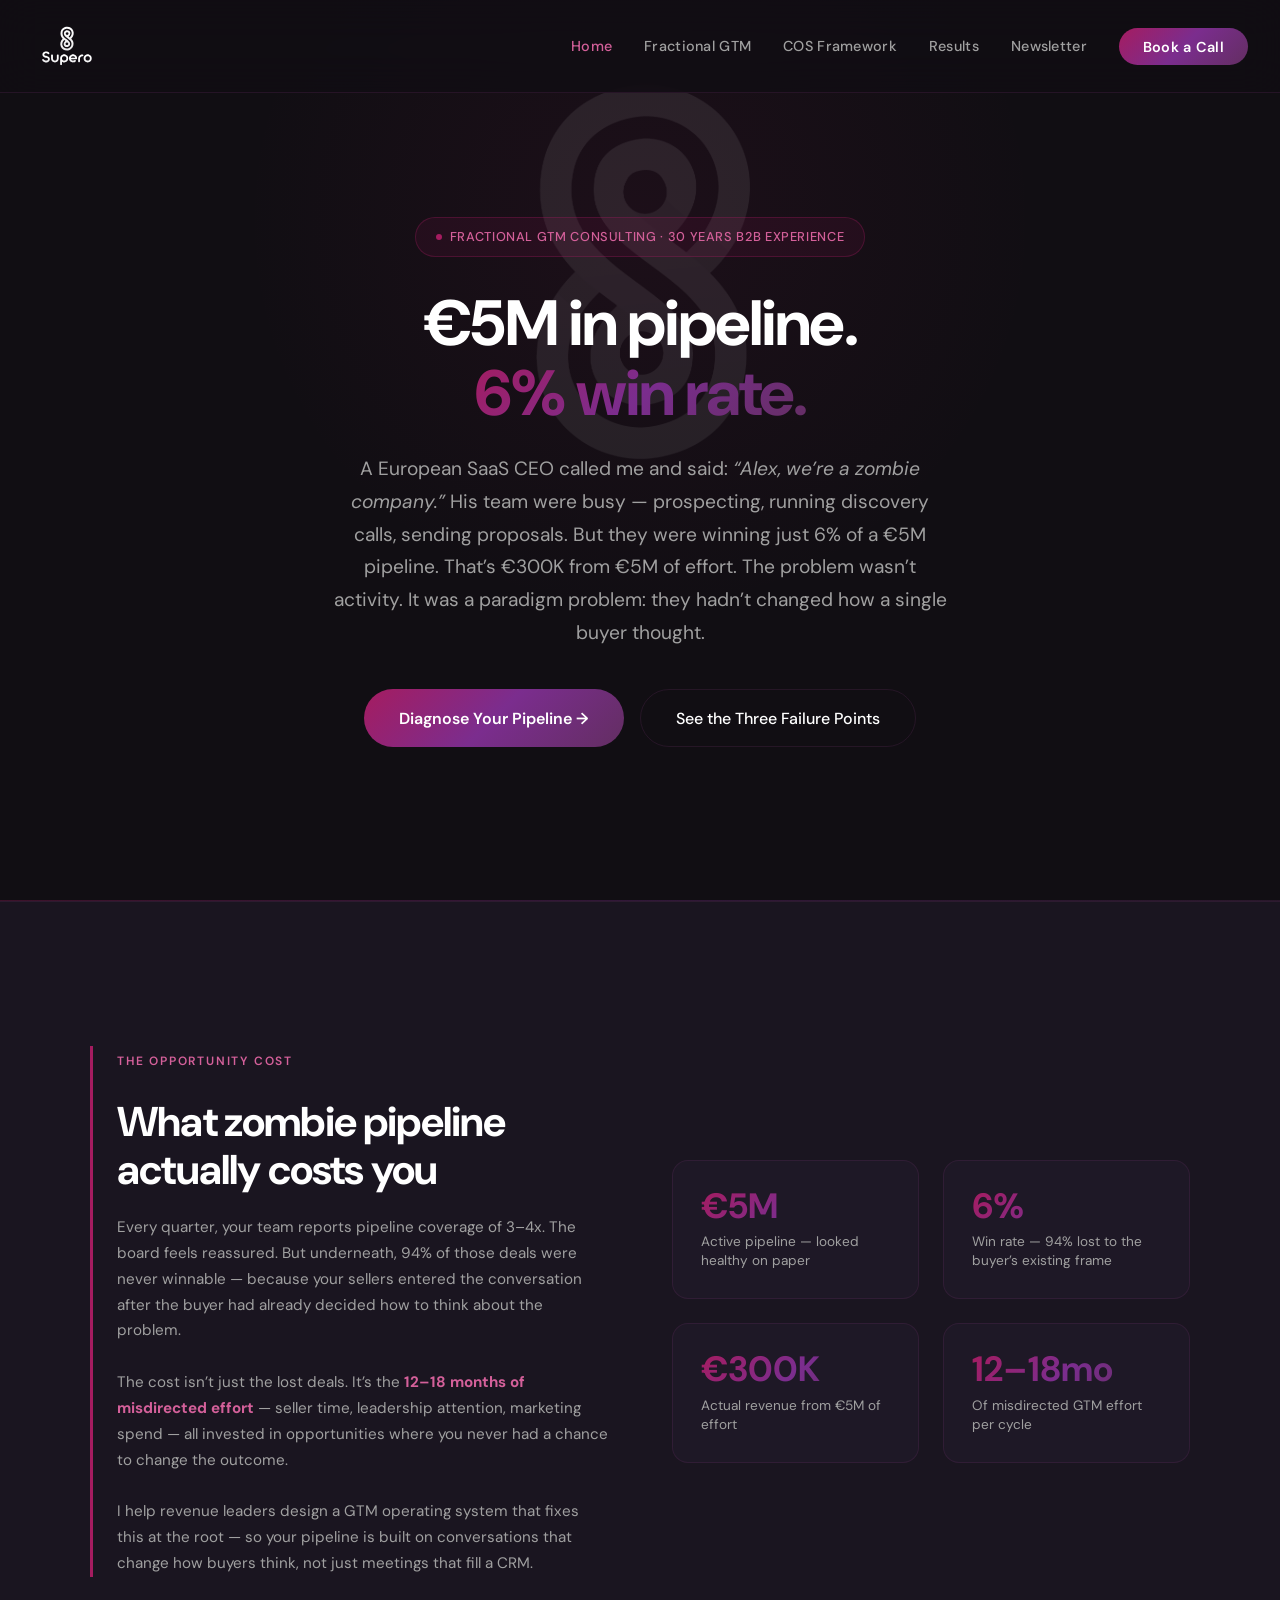
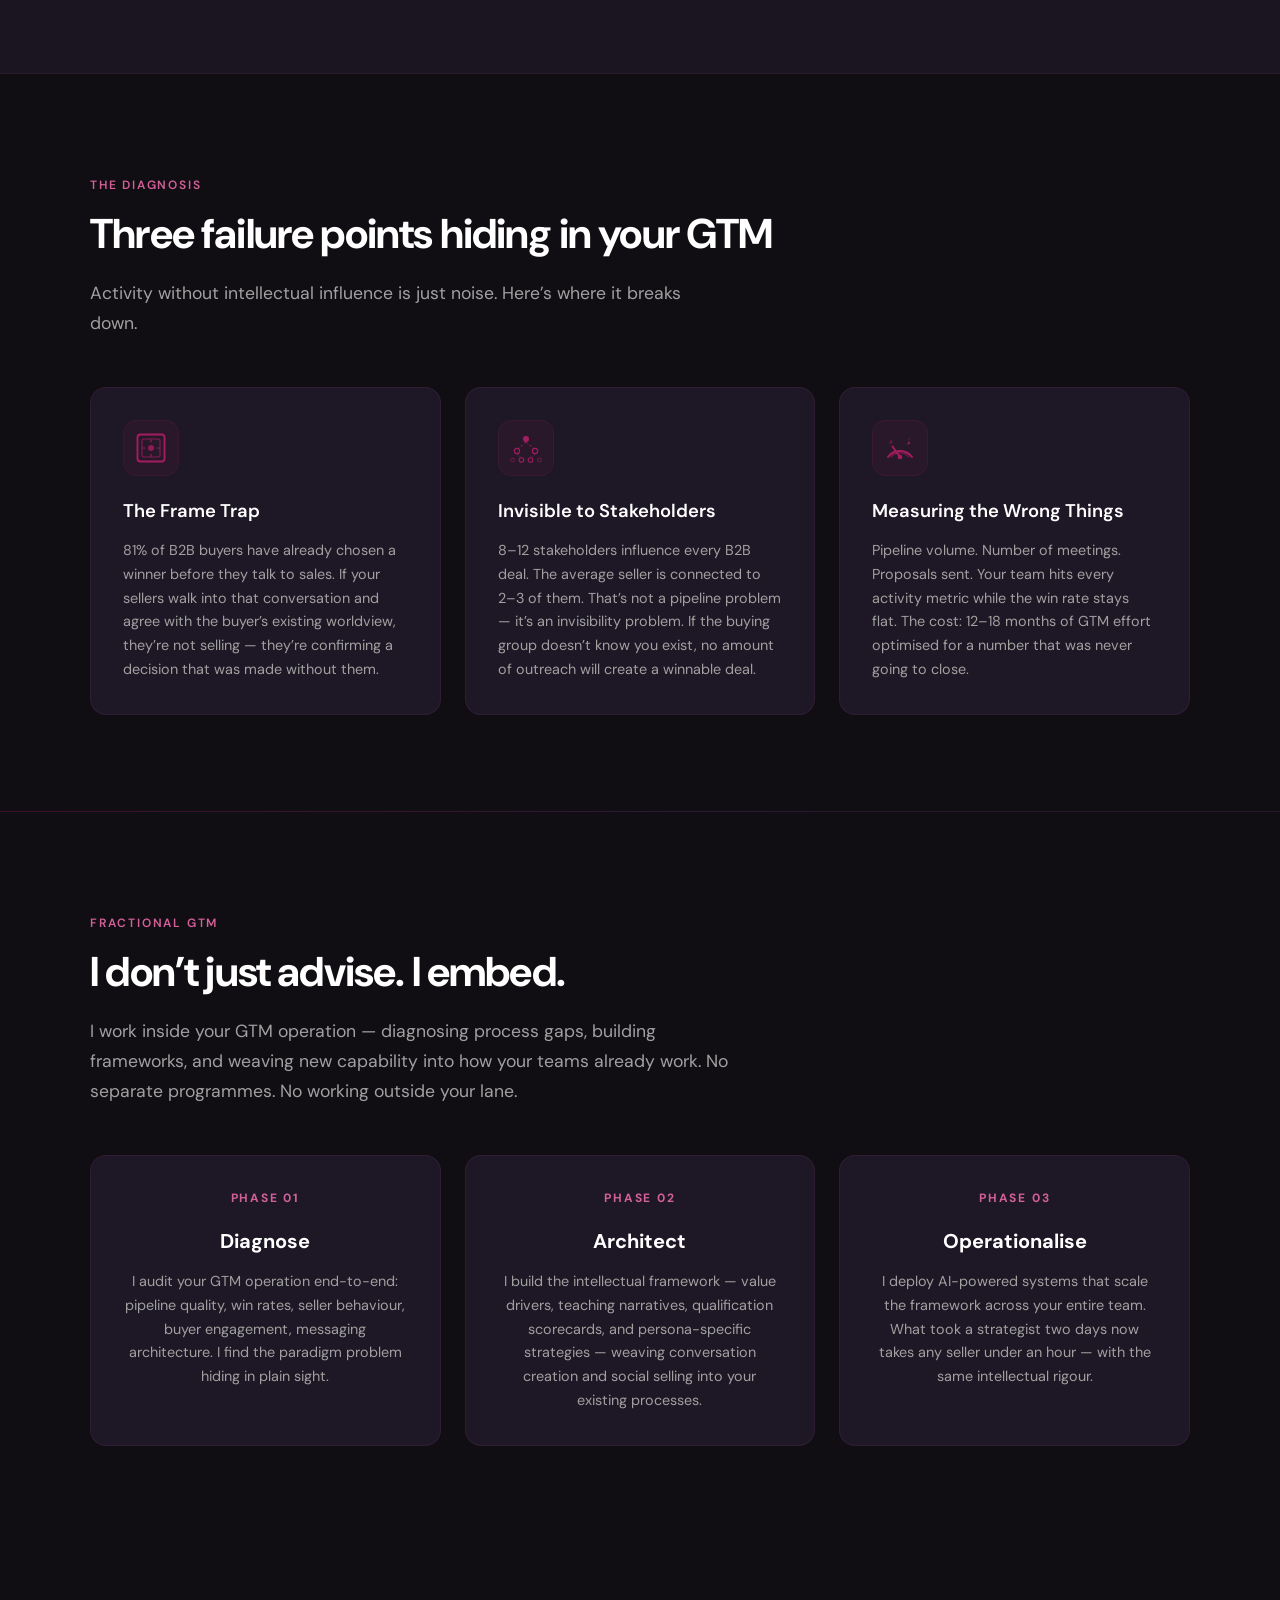
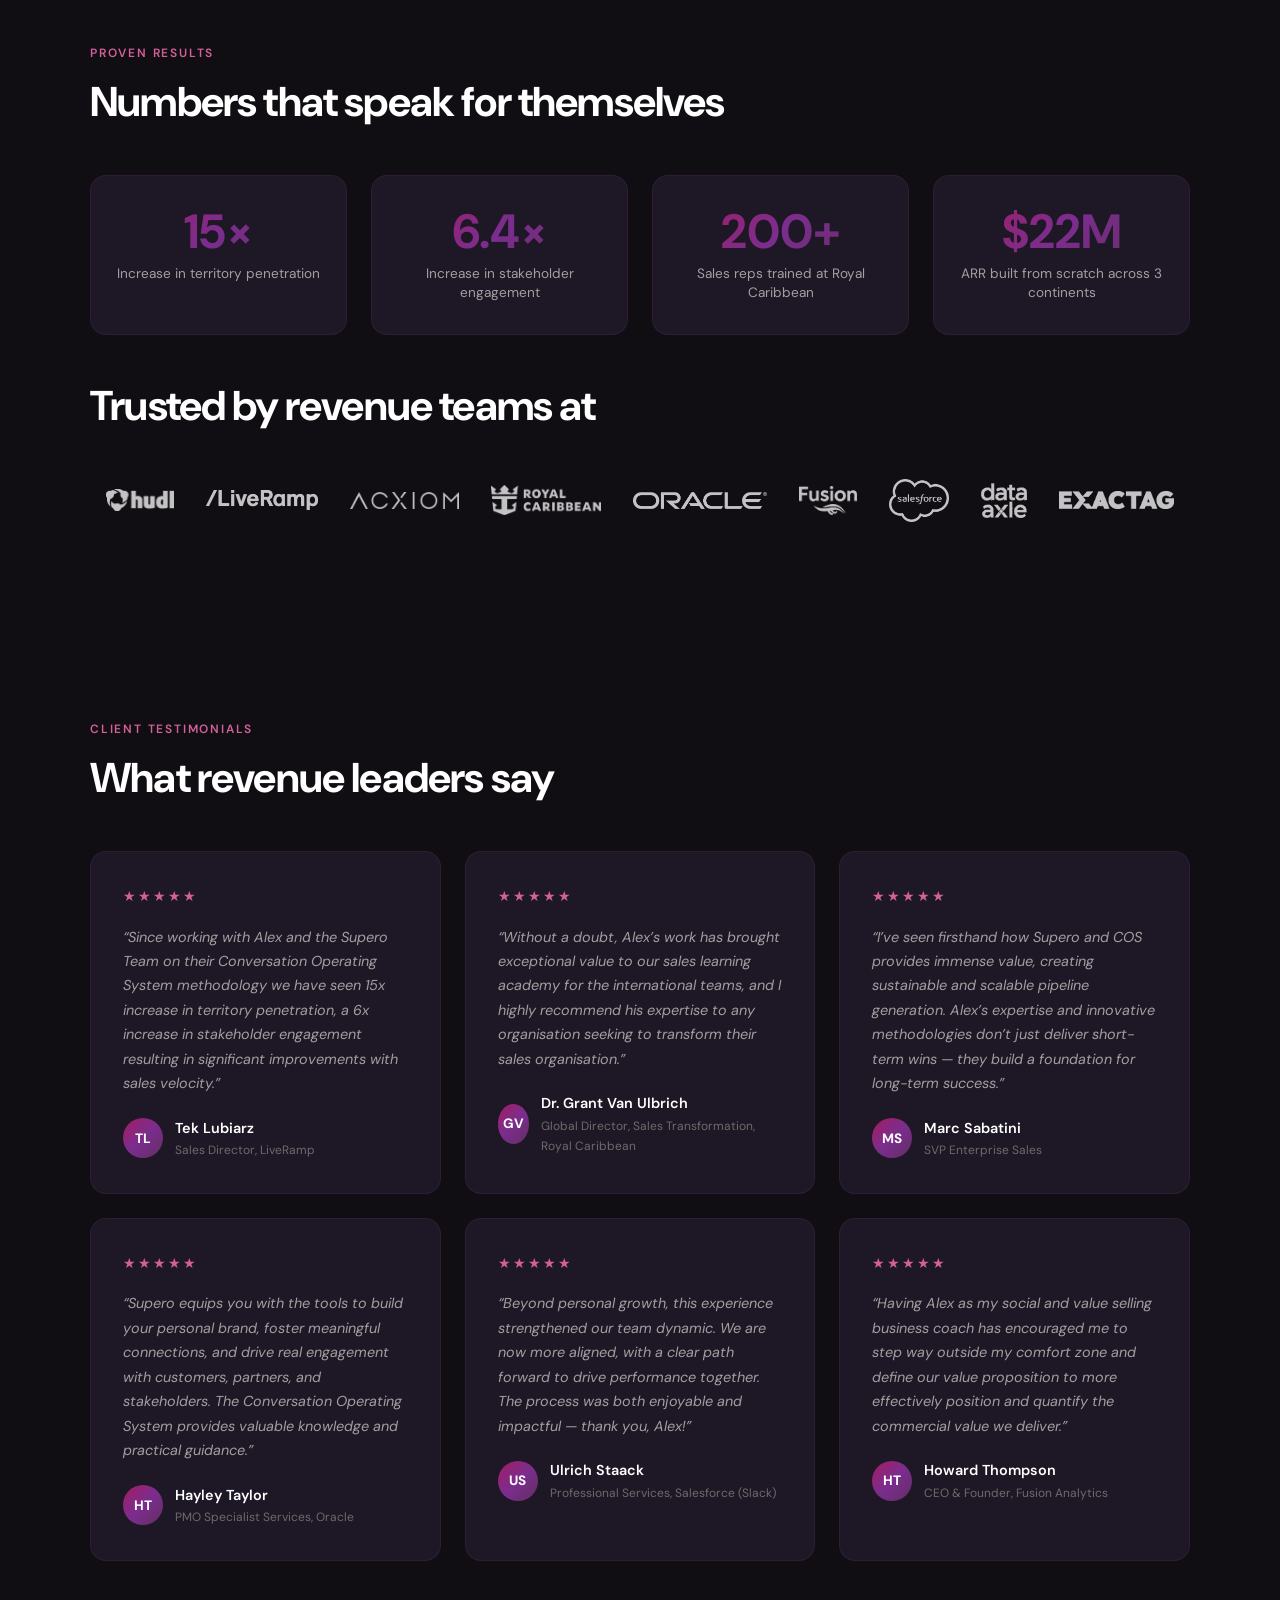
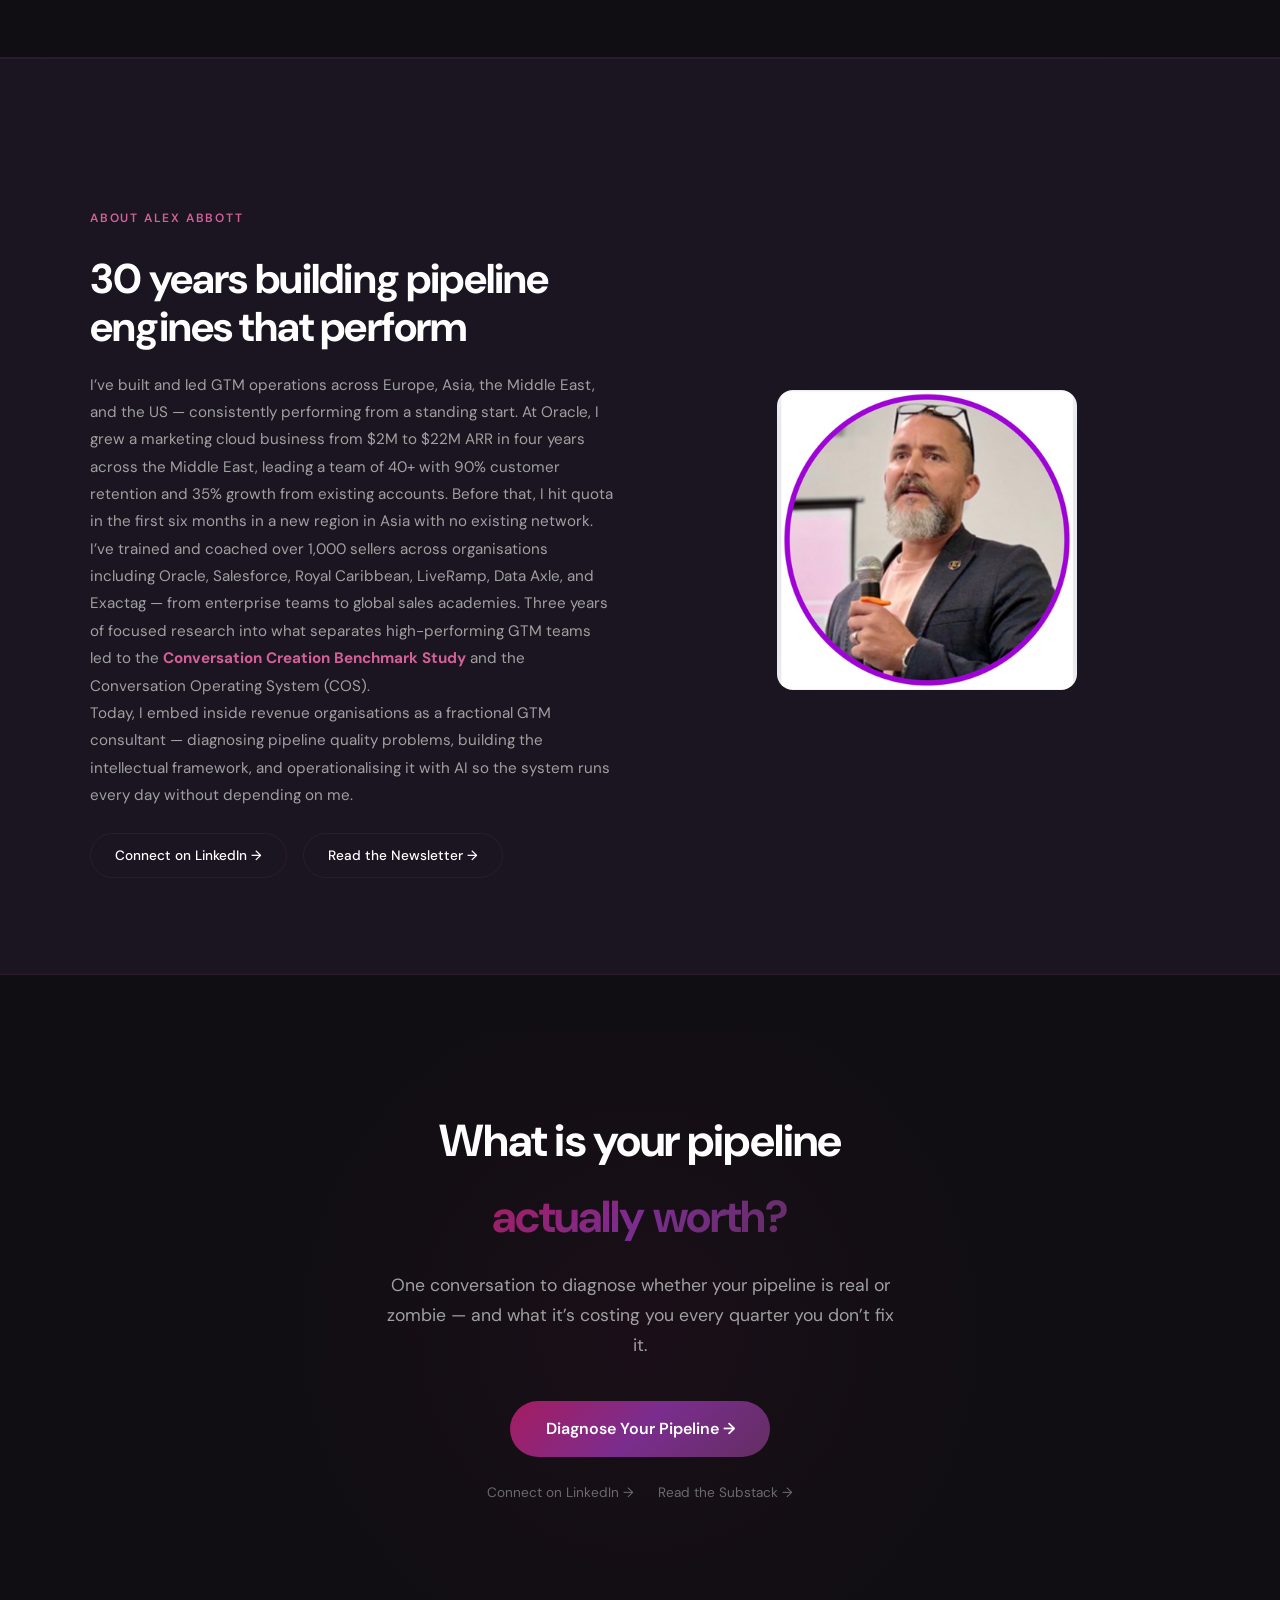
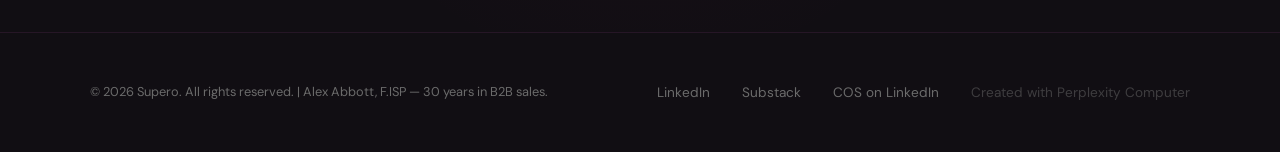
==== commit 037872dd: "Salesforce logo +15%" ====
--- a/index.html
+++ b/index.html
@@ -395,7 +395,7 @@
 <img src="./assets/logos/client-4.png" alt="Royal Caribbean" height="30" loading="lazy">
 <img src="./assets/logos/client-5.png" alt="Oracle" height="17" loading="lazy">
 <img src="./assets/logos/client-6.png" alt="Fusion Analytics" height="29" loading="lazy">
-<img src="./assets/logos/client-7.png" alt="Salesforce" height="37" loading="lazy">
+<img src="./assets/logos/client-7.png" alt="Salesforce" height="43" loading="lazy">
 <img src="./assets/logos/client-8.png" alt="Data Axle" height="35" loading="lazy">
 <img src="./assets/logos/client-9.png" alt="Exactag" height="18" loading="lazy">
 </div>
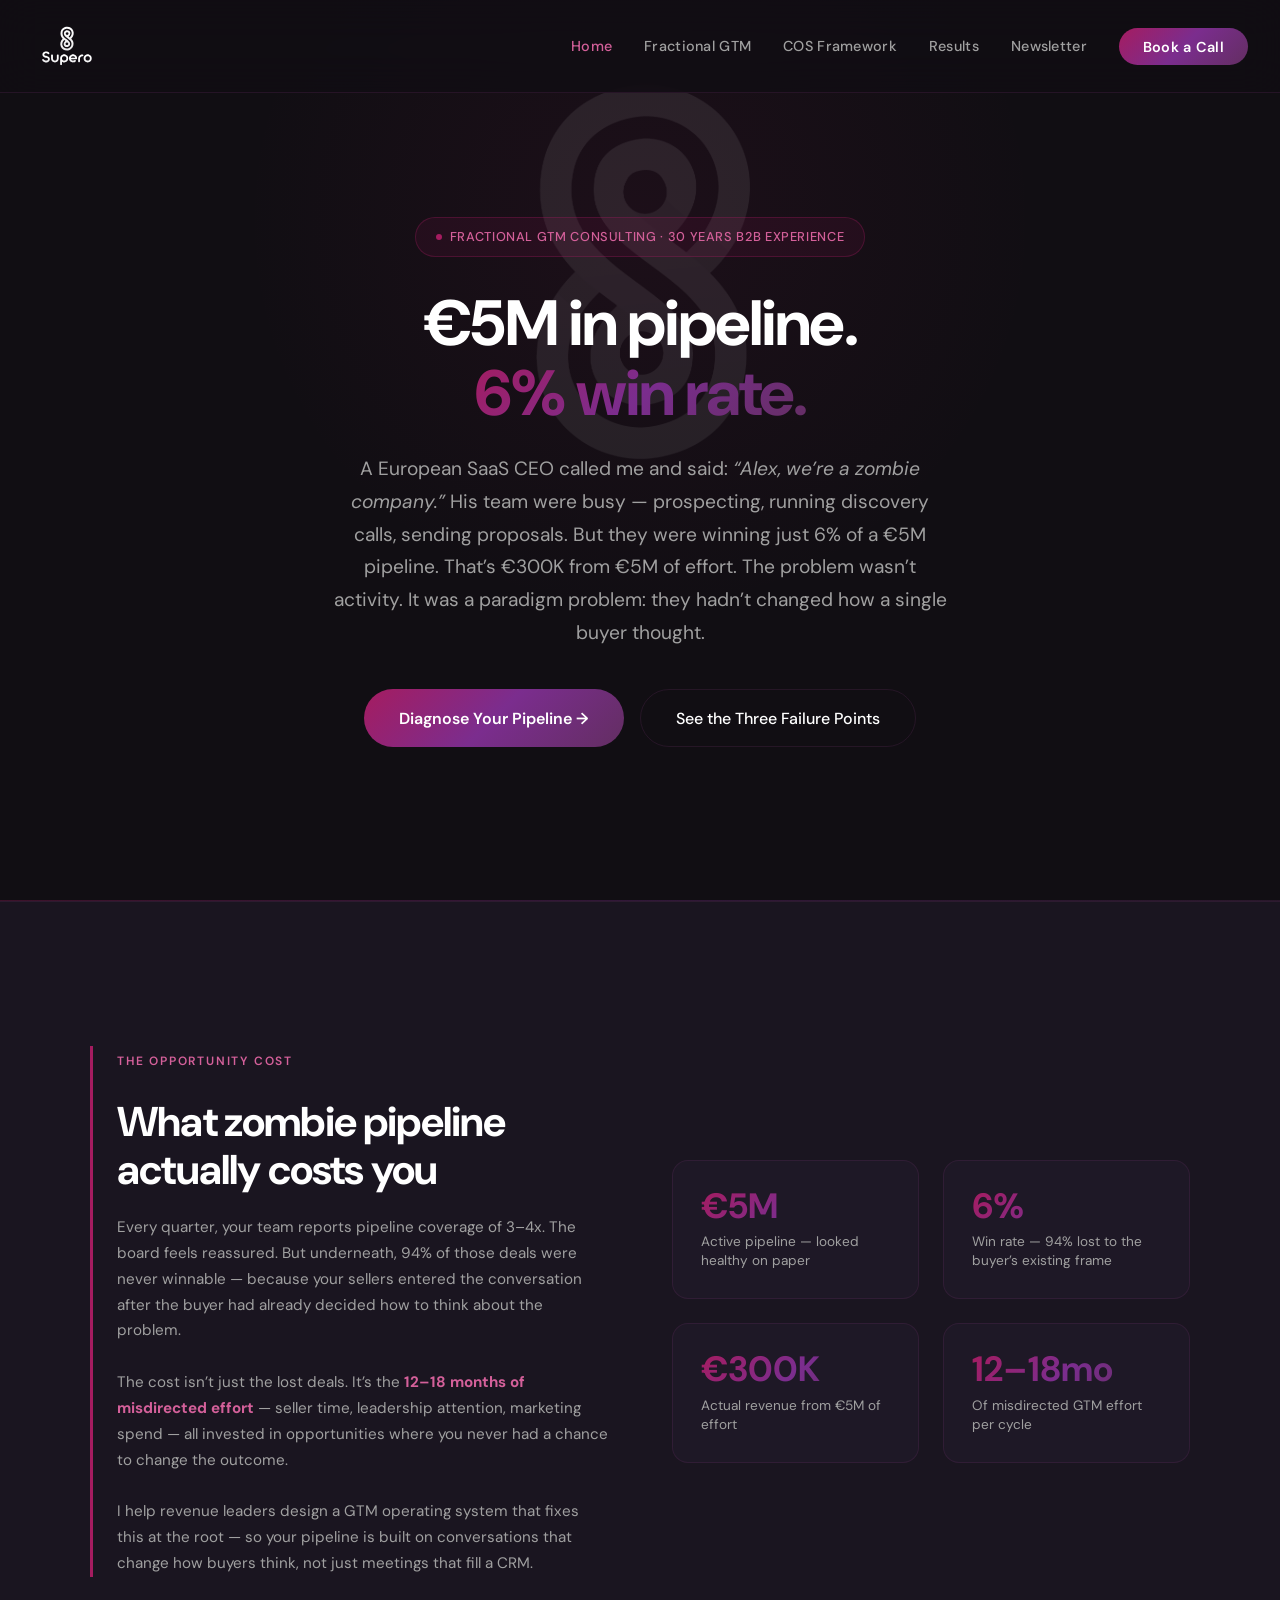
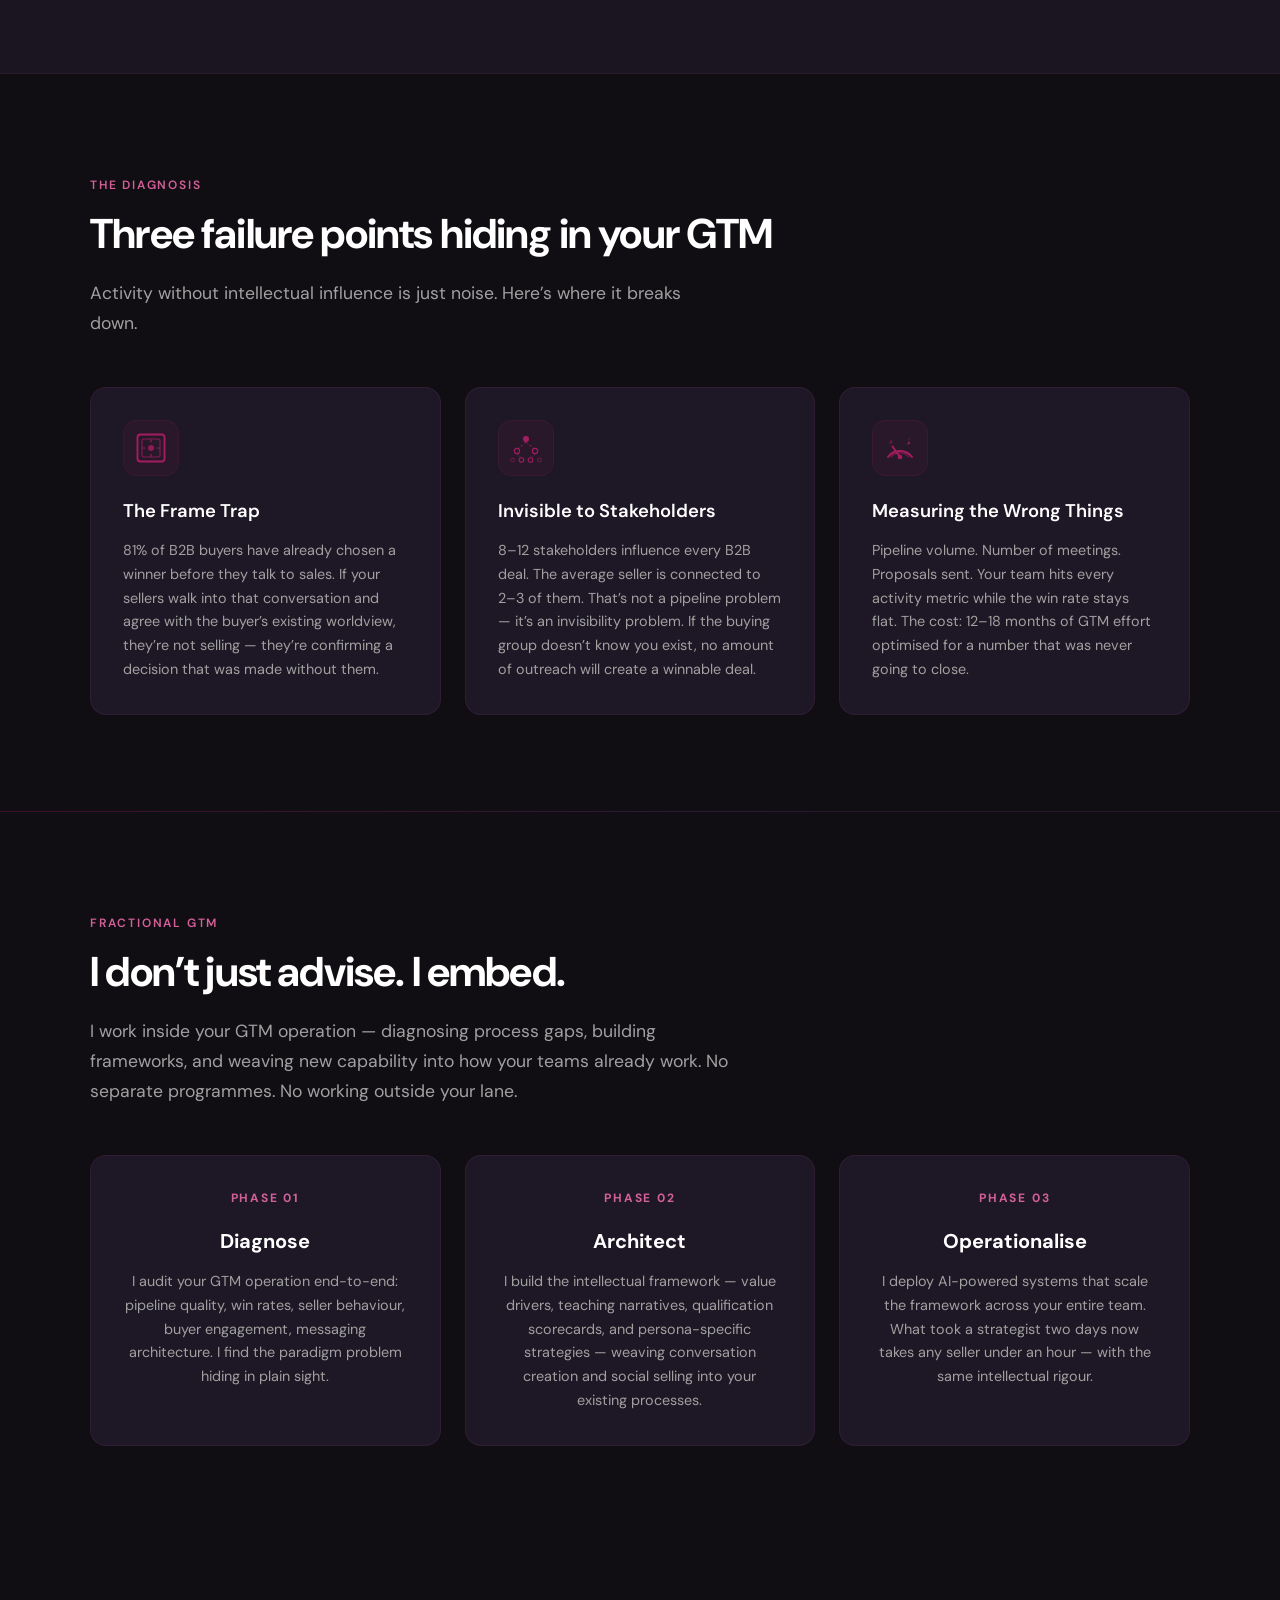
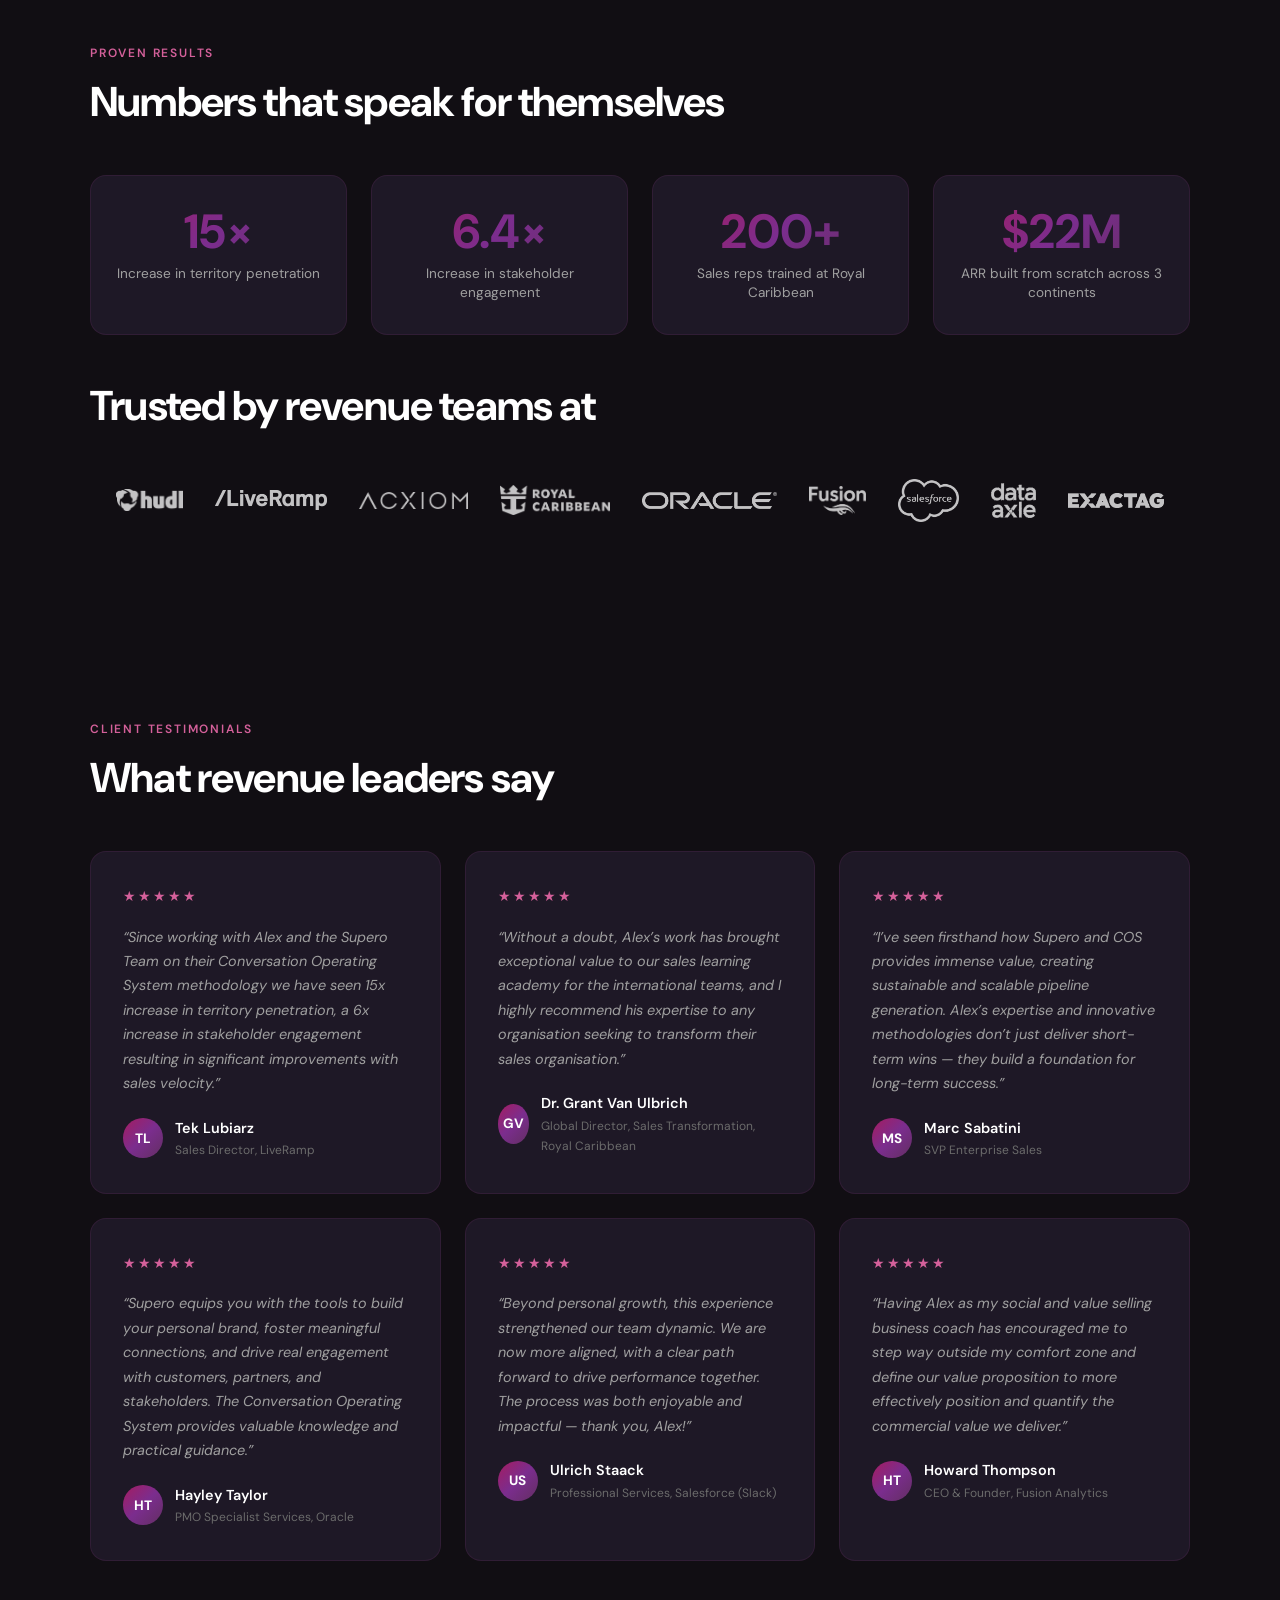
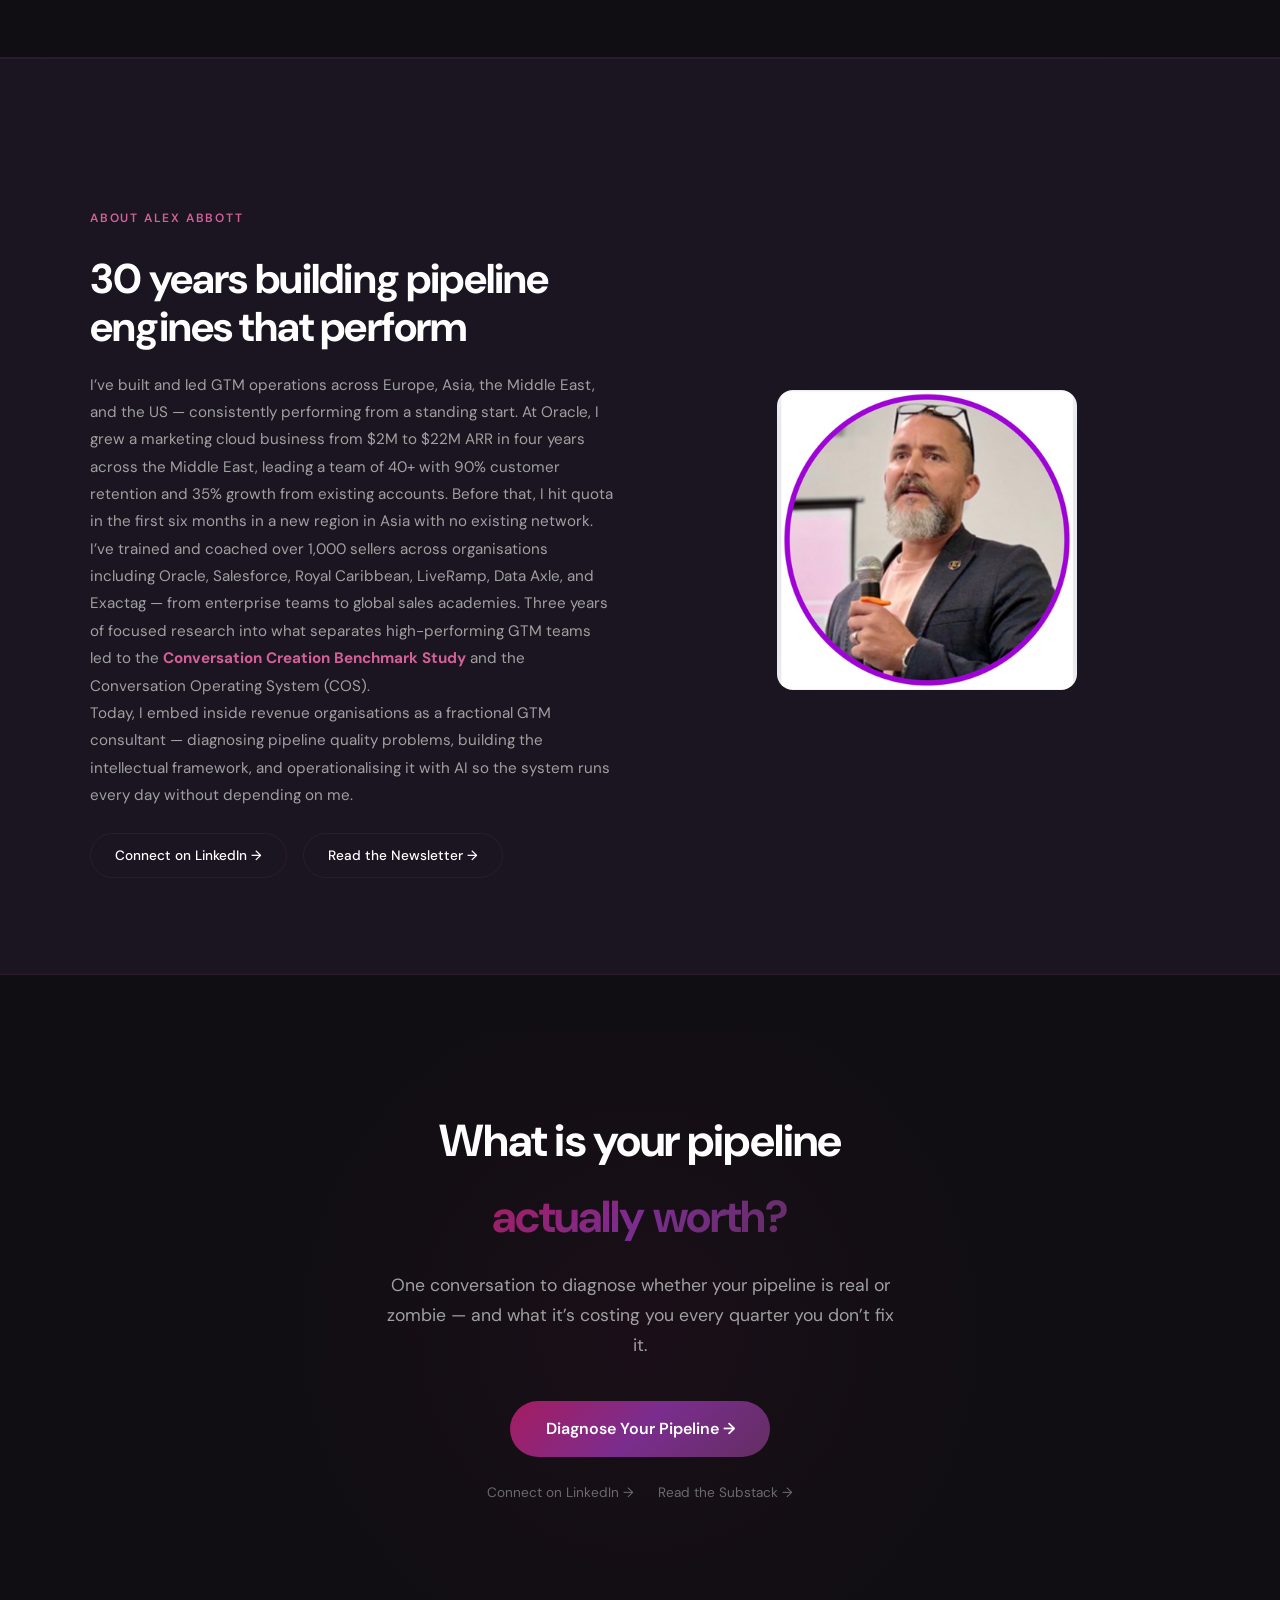
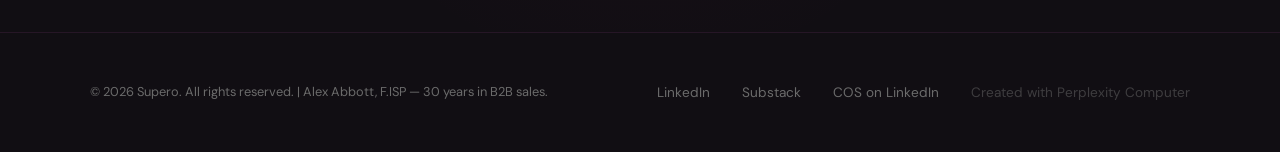
==== commit 3edaf529: "Exactag logo -15%" ====
--- a/index.html
+++ b/index.html
@@ -397,7 +397,7 @@
 <img src="./assets/logos/client-6.png" alt="Fusion Analytics" height="29" loading="lazy">
 <img src="./assets/logos/client-7.png" alt="Salesforce" height="43" loading="lazy">
 <img src="./assets/logos/client-8.png" alt="Data Axle" height="35" loading="lazy">
-<img src="./assets/logos/client-9.png" alt="Exactag" height="18" loading="lazy">
+<img src="./assets/logos/client-9.png" alt="Exactag" height="15" loading="lazy">
 </div>
 </div>
 </section>
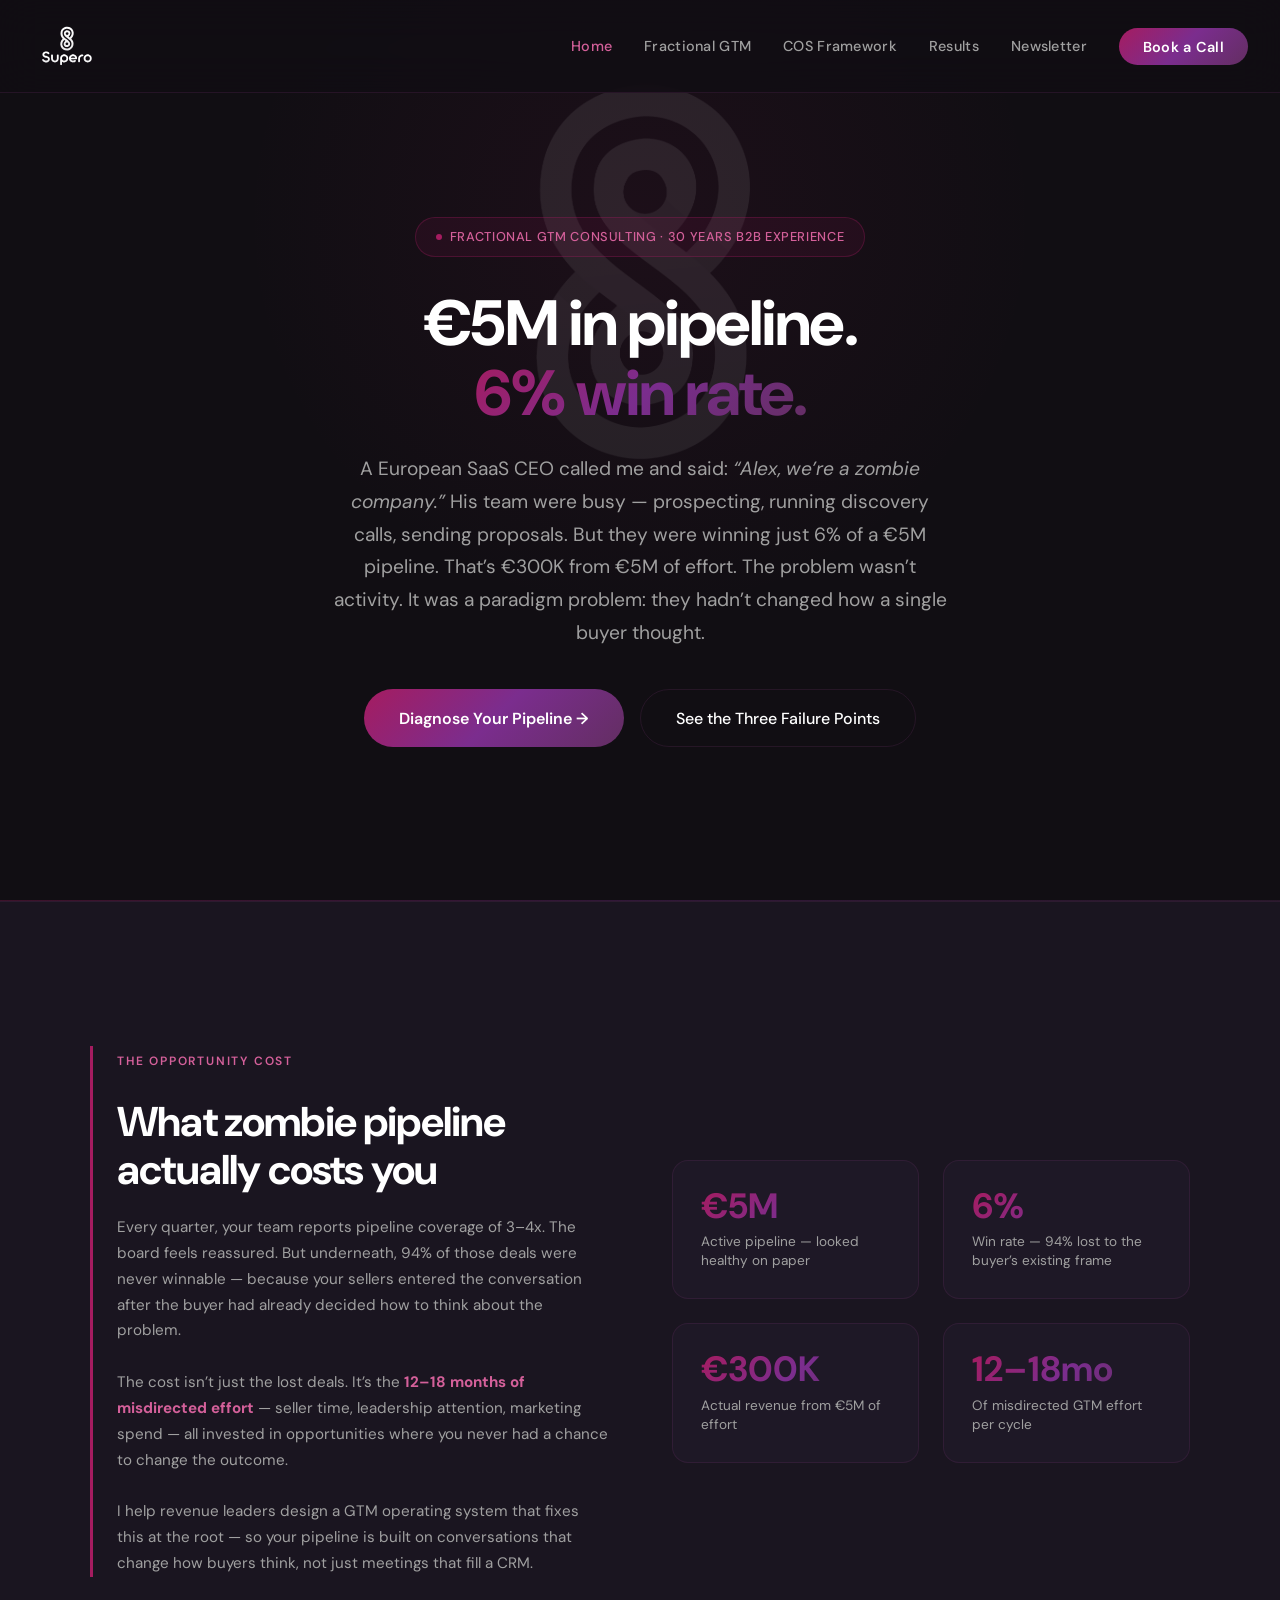
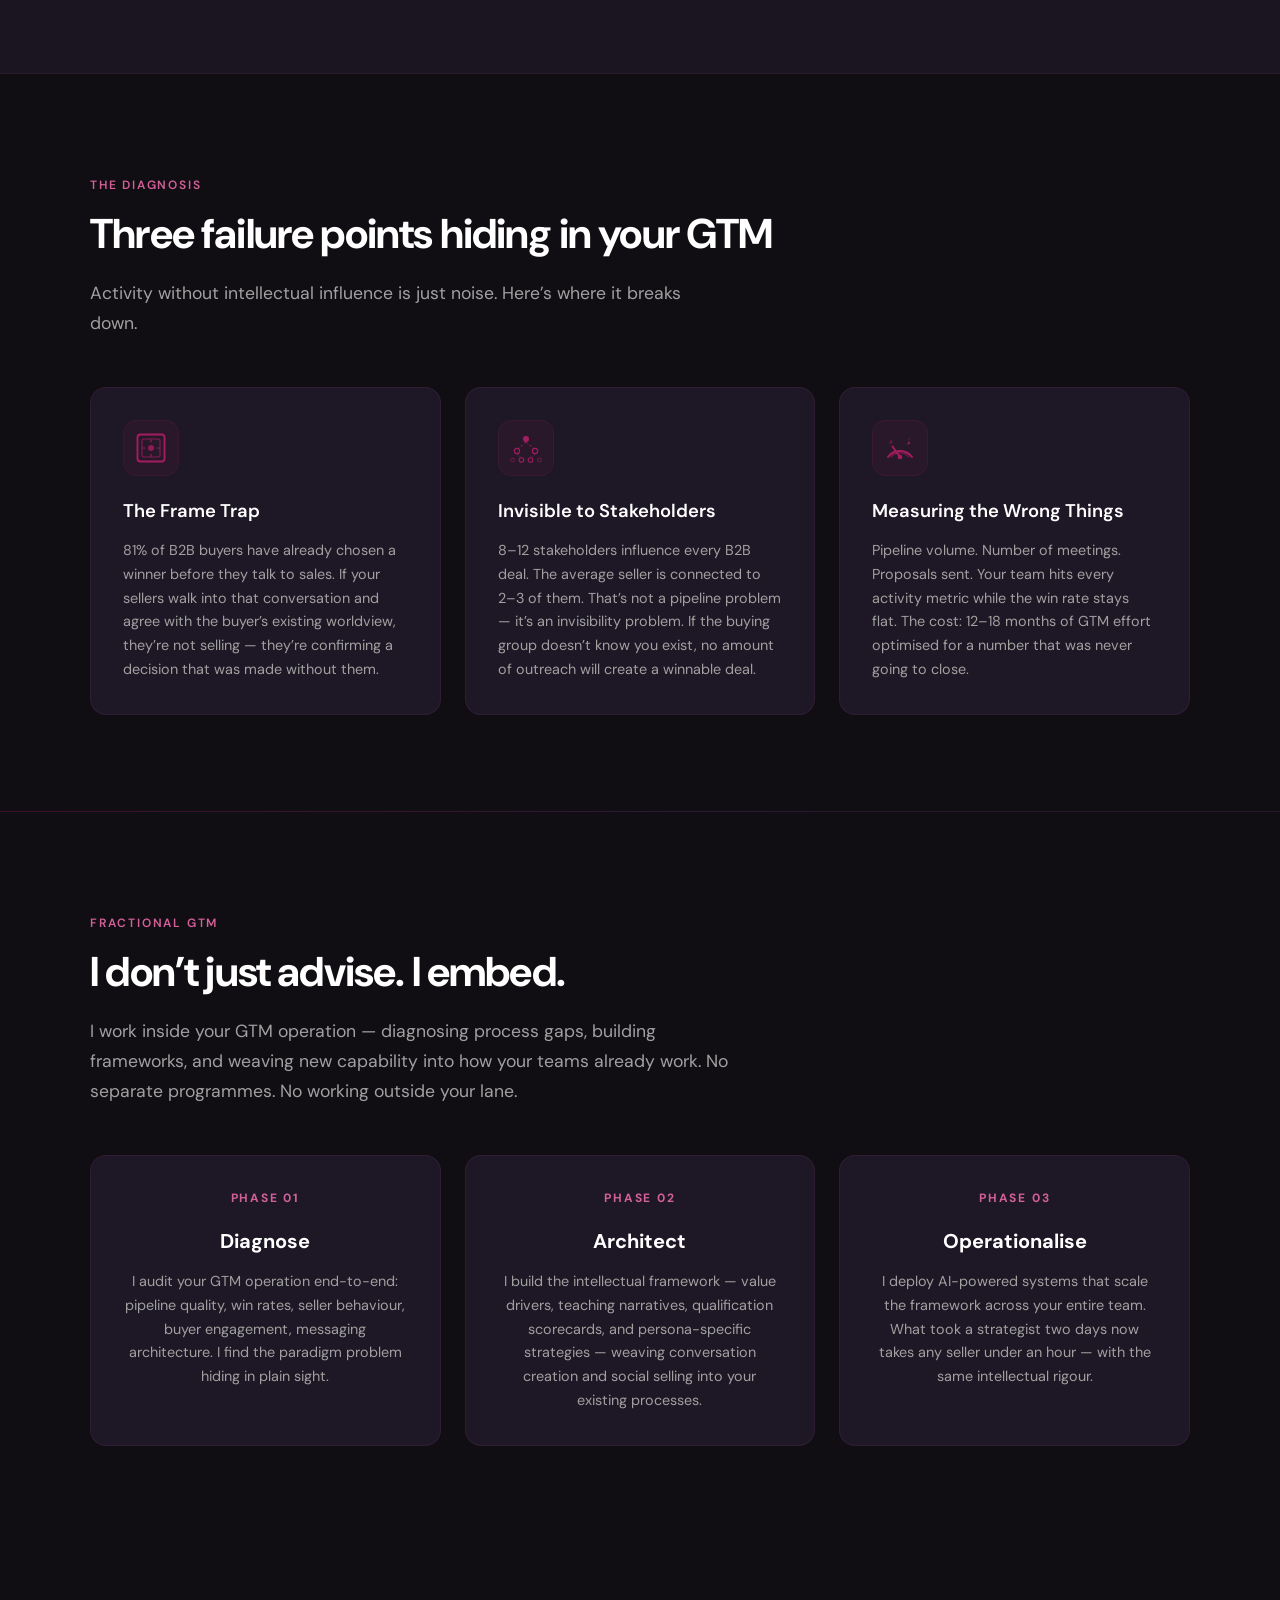
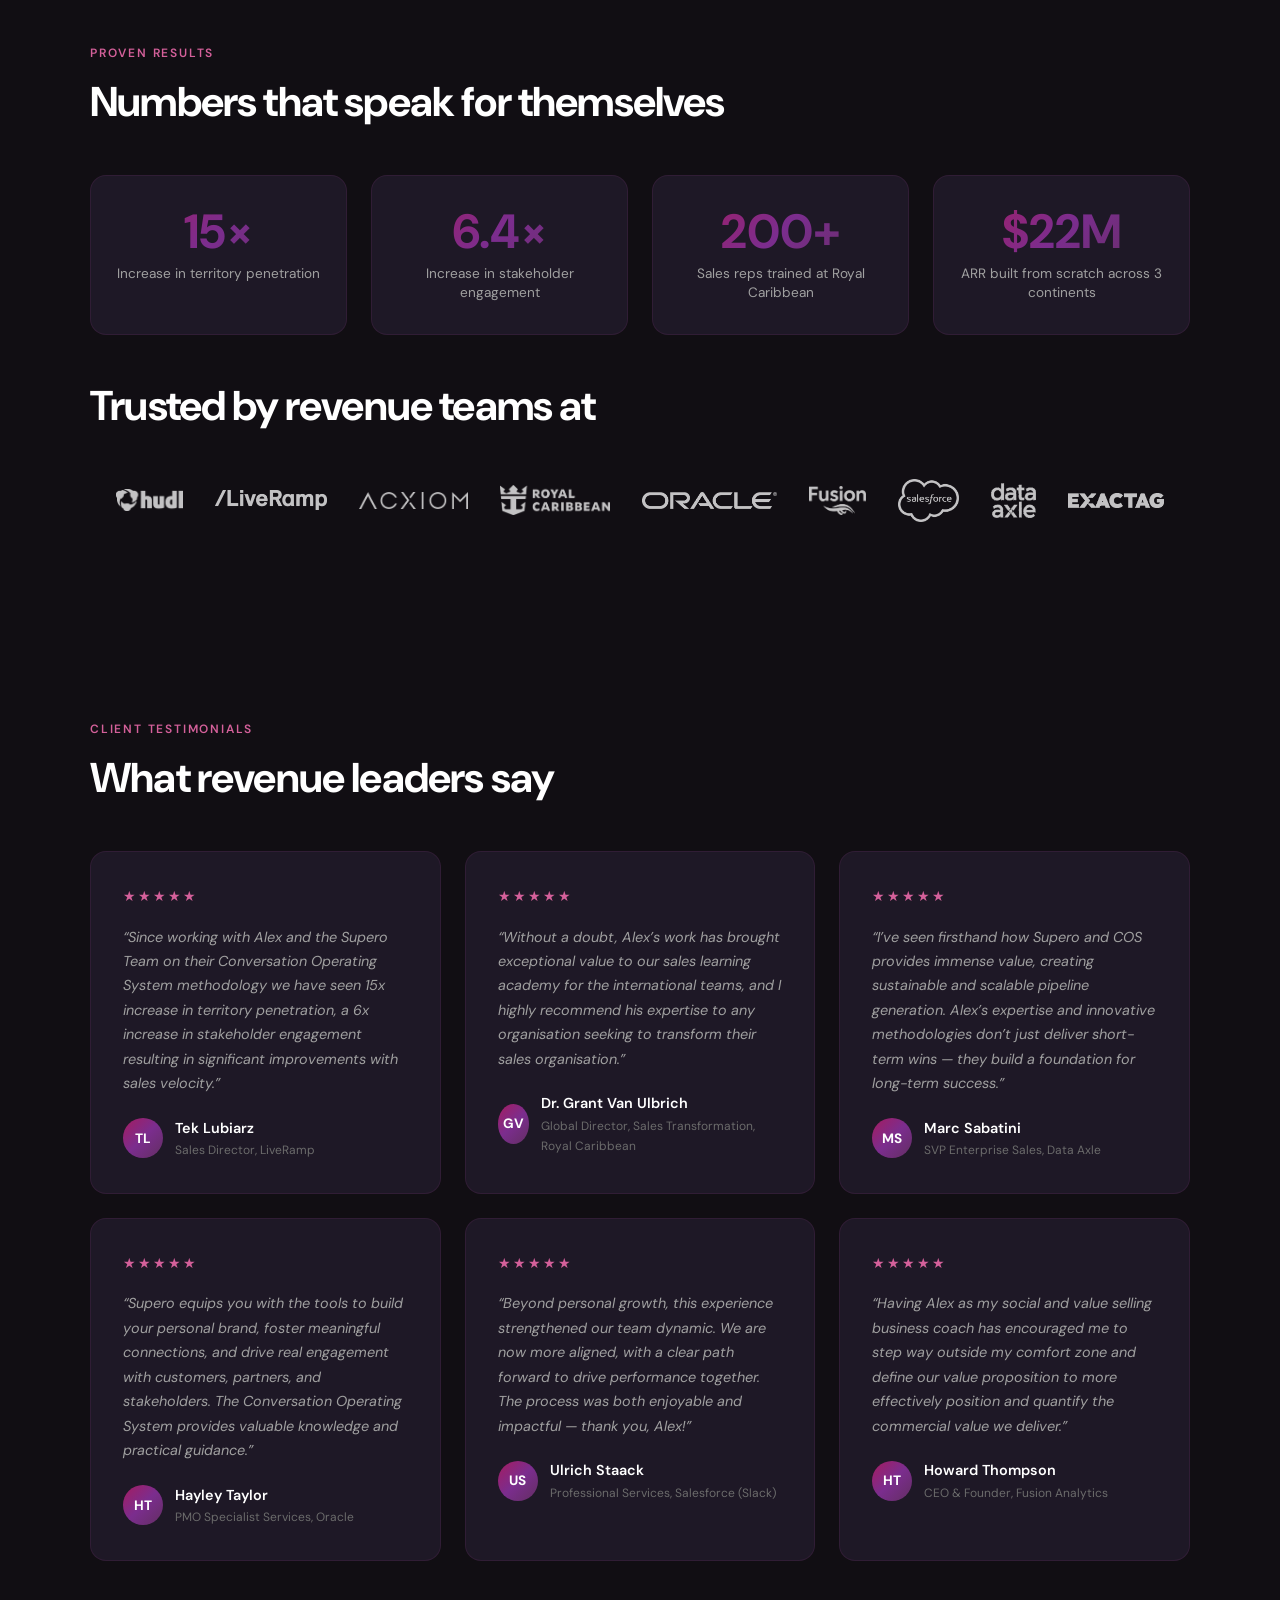
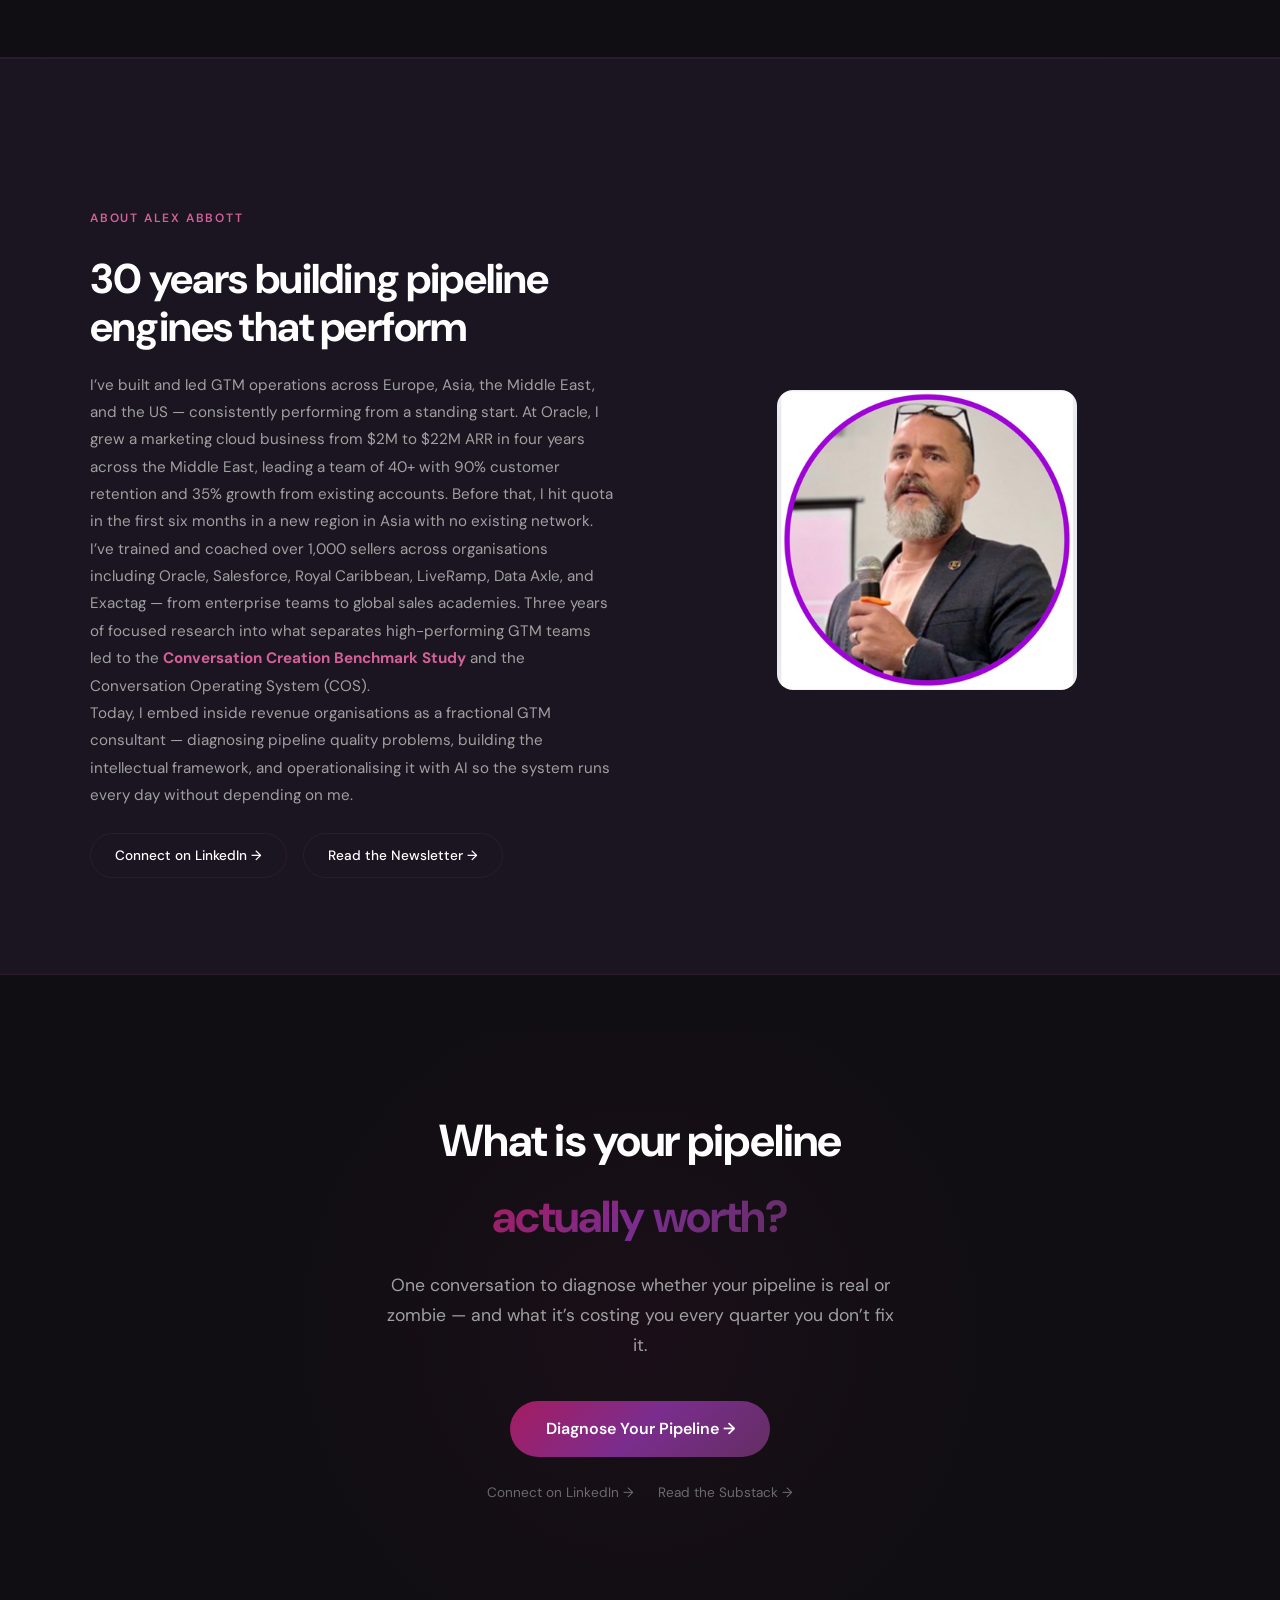
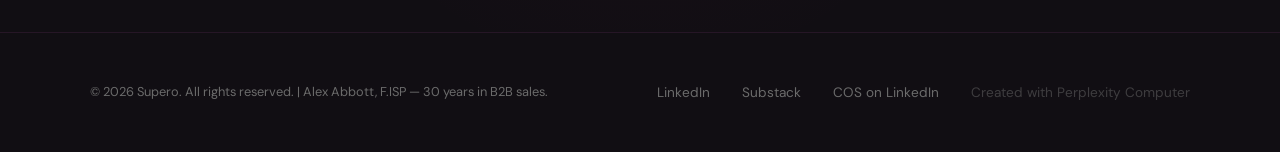
==== commit bdcecb1f: "Add Data Axle to Marc Sabatini on homepage" ====
--- a/index.html
+++ b/index.html
@@ -436,7 +436,7 @@
 <div class="testimonial-avatar">MS</div>
 <div>
 <div class="testimonial-name">Marc Sabatini</div>
-<div class="testimonial-role">SVP Enterprise Sales</div>
+<div class="testimonial-role">SVP Enterprise Sales, Data Axle</div>
 </div>
 </div>
 </div>
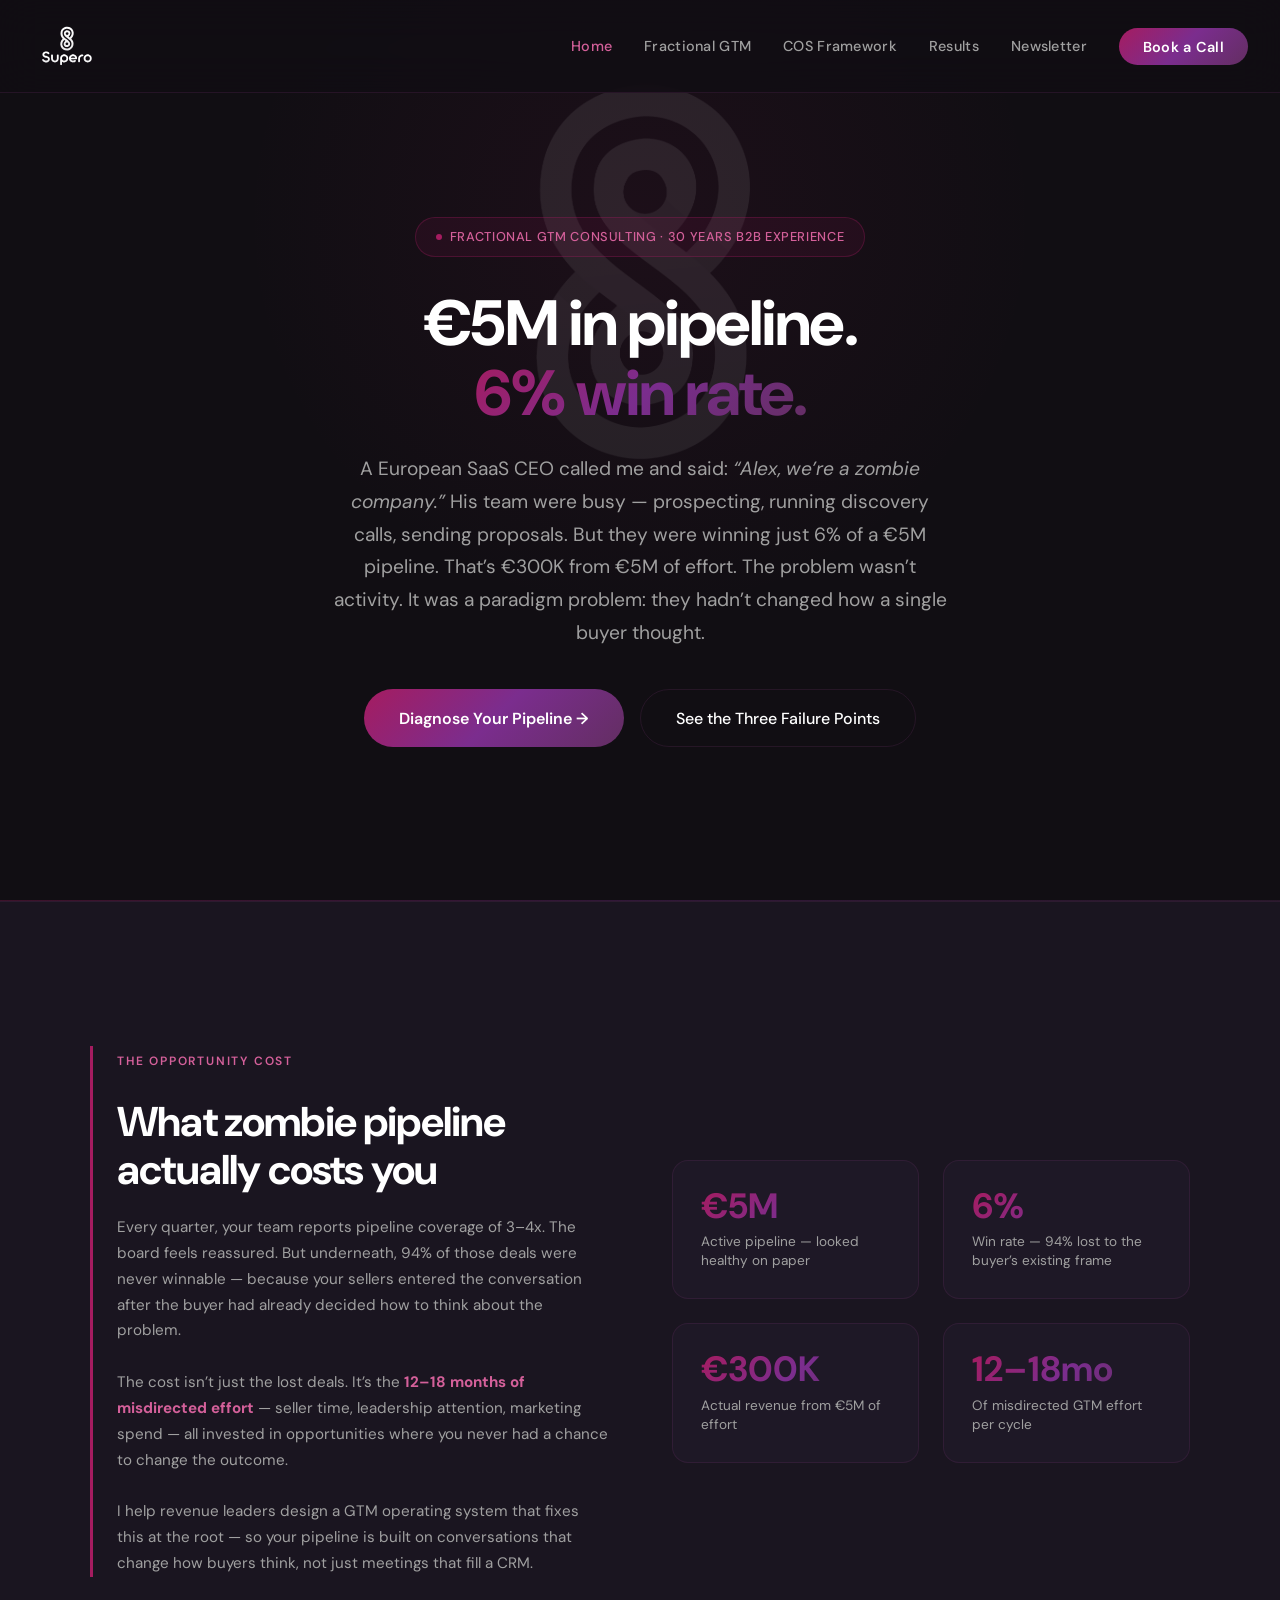
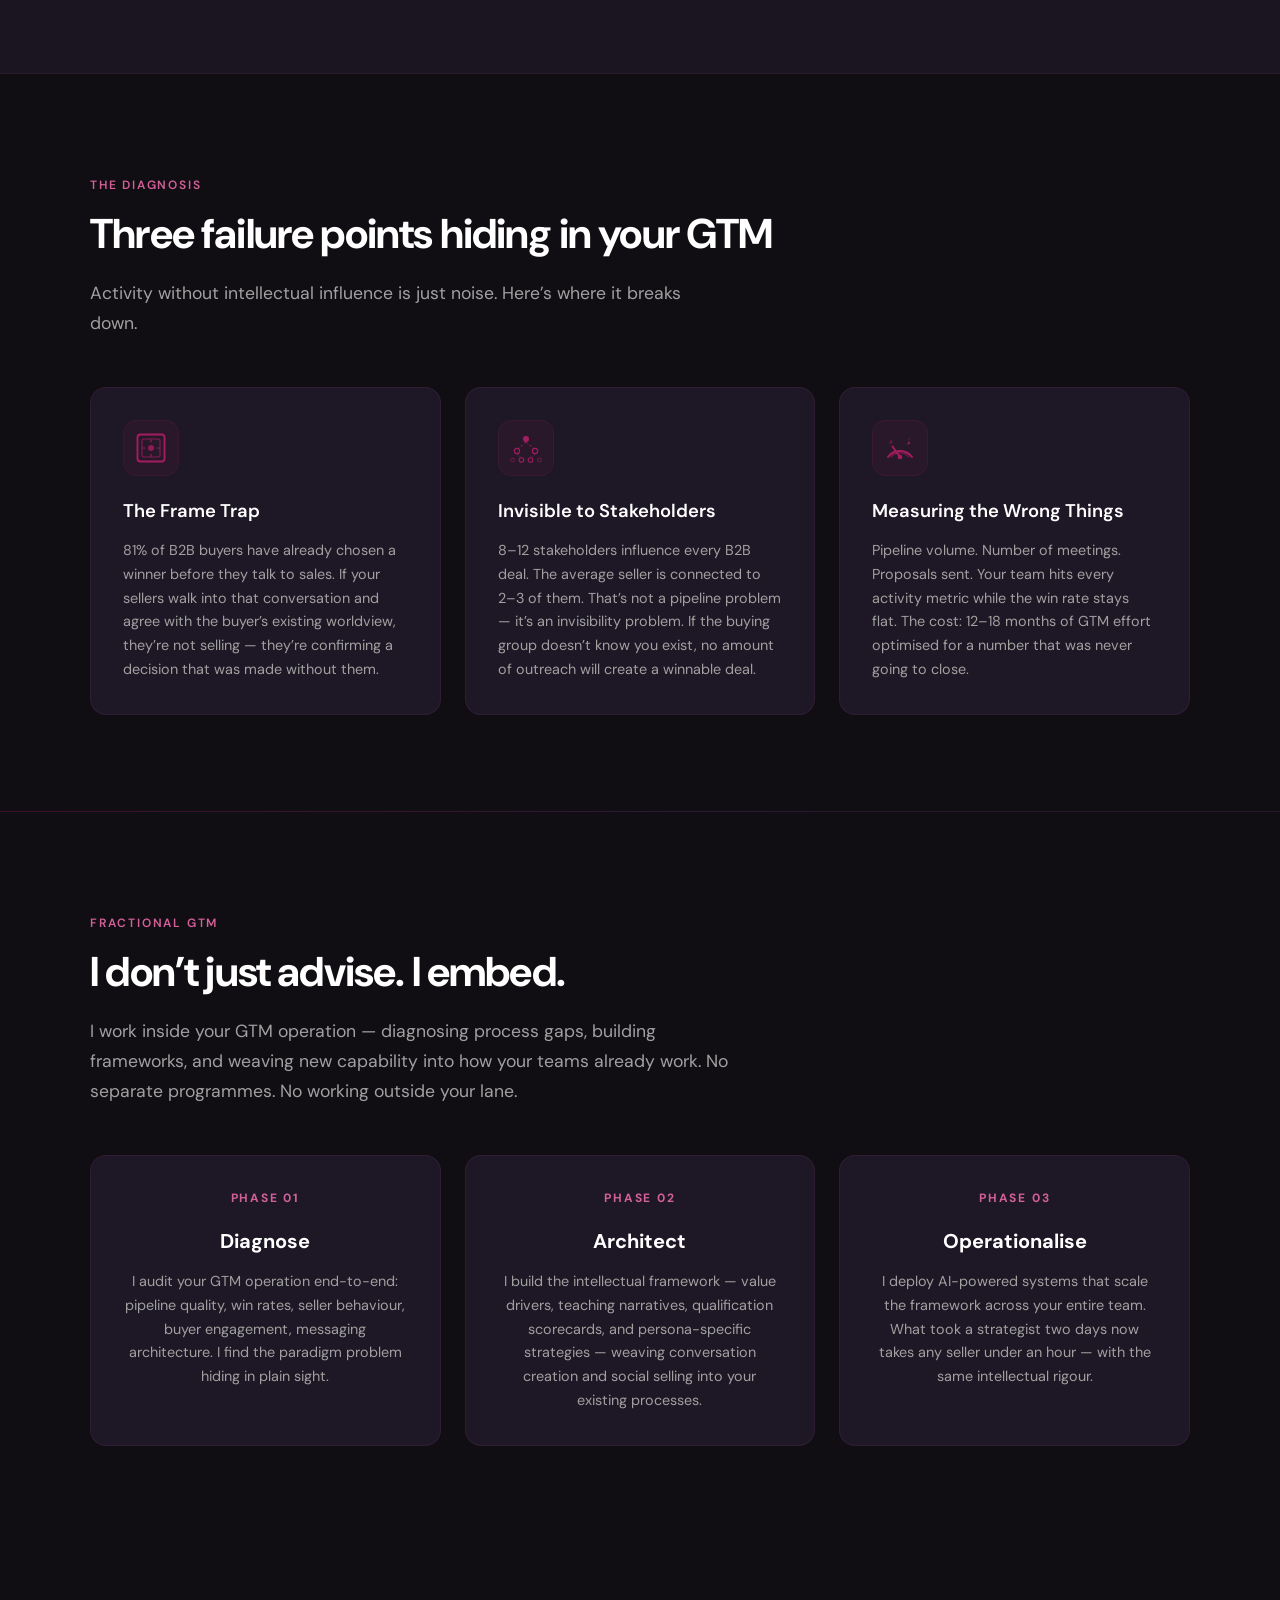
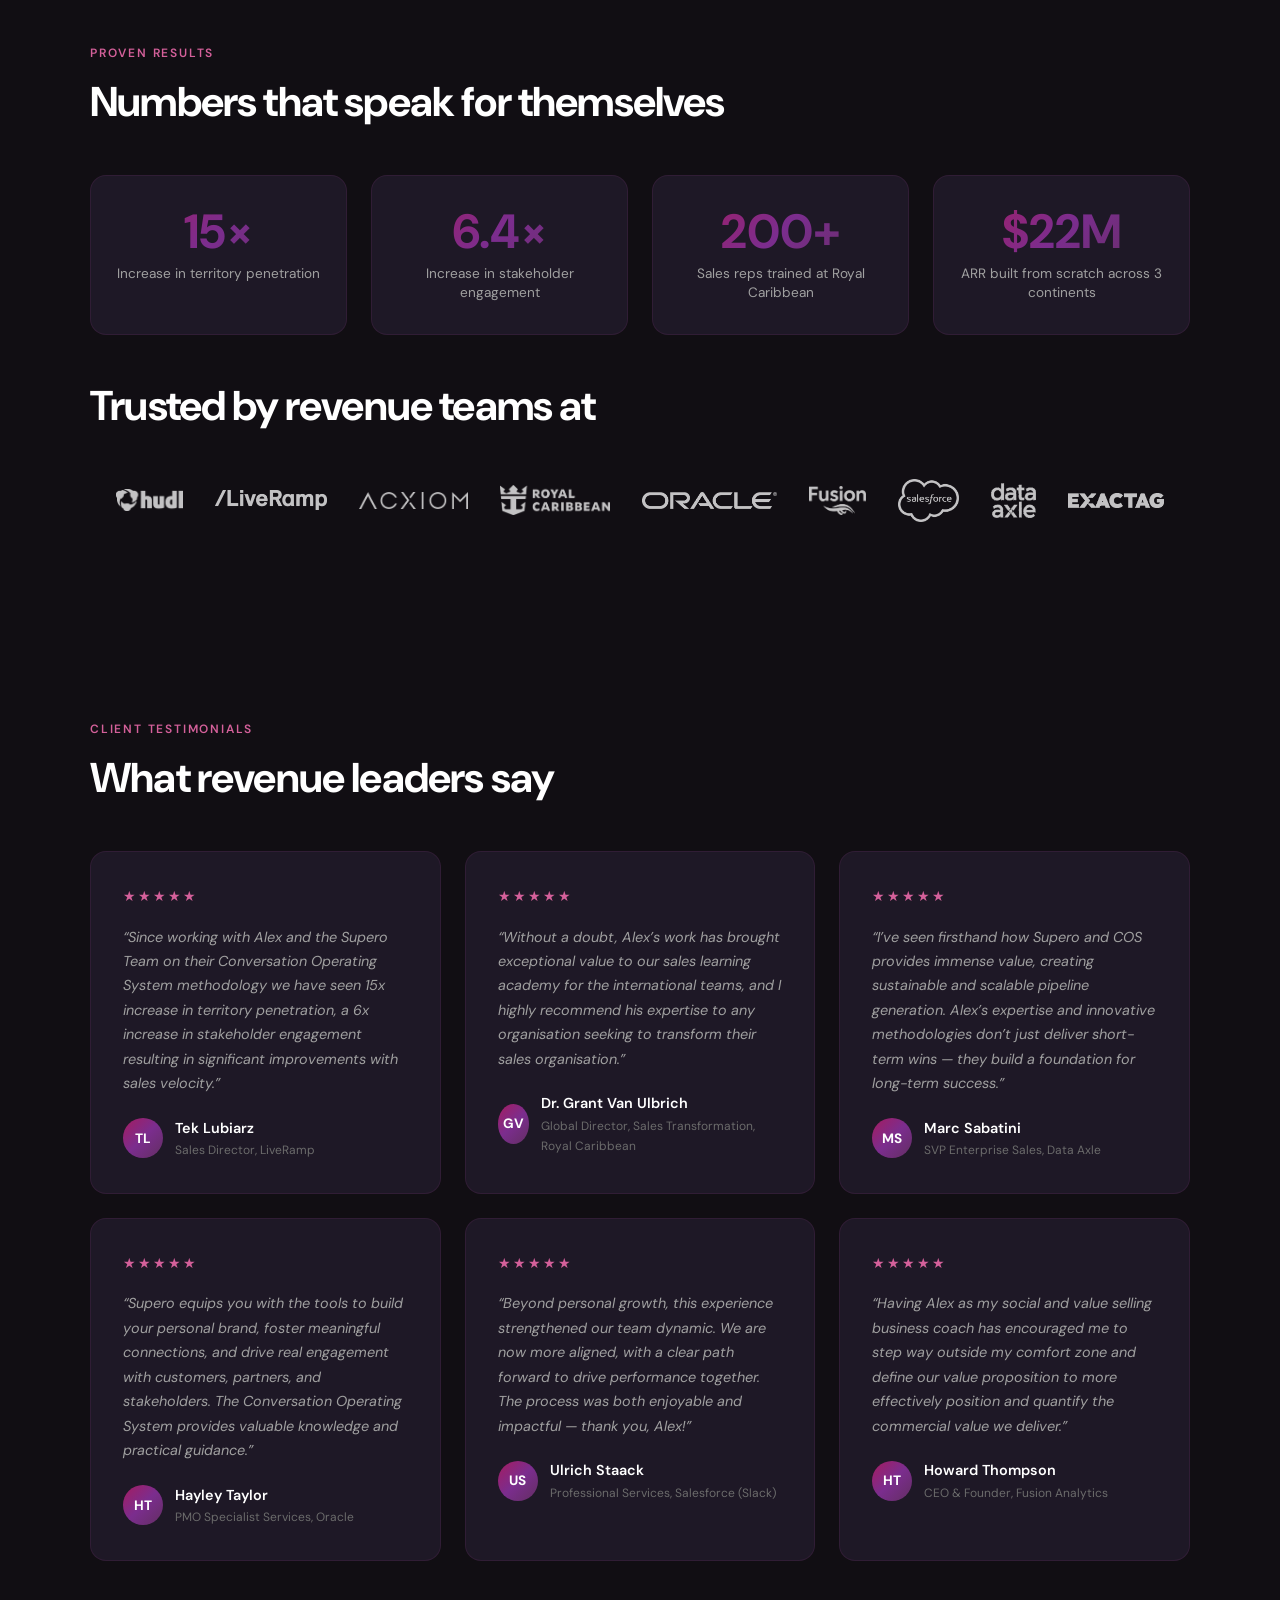
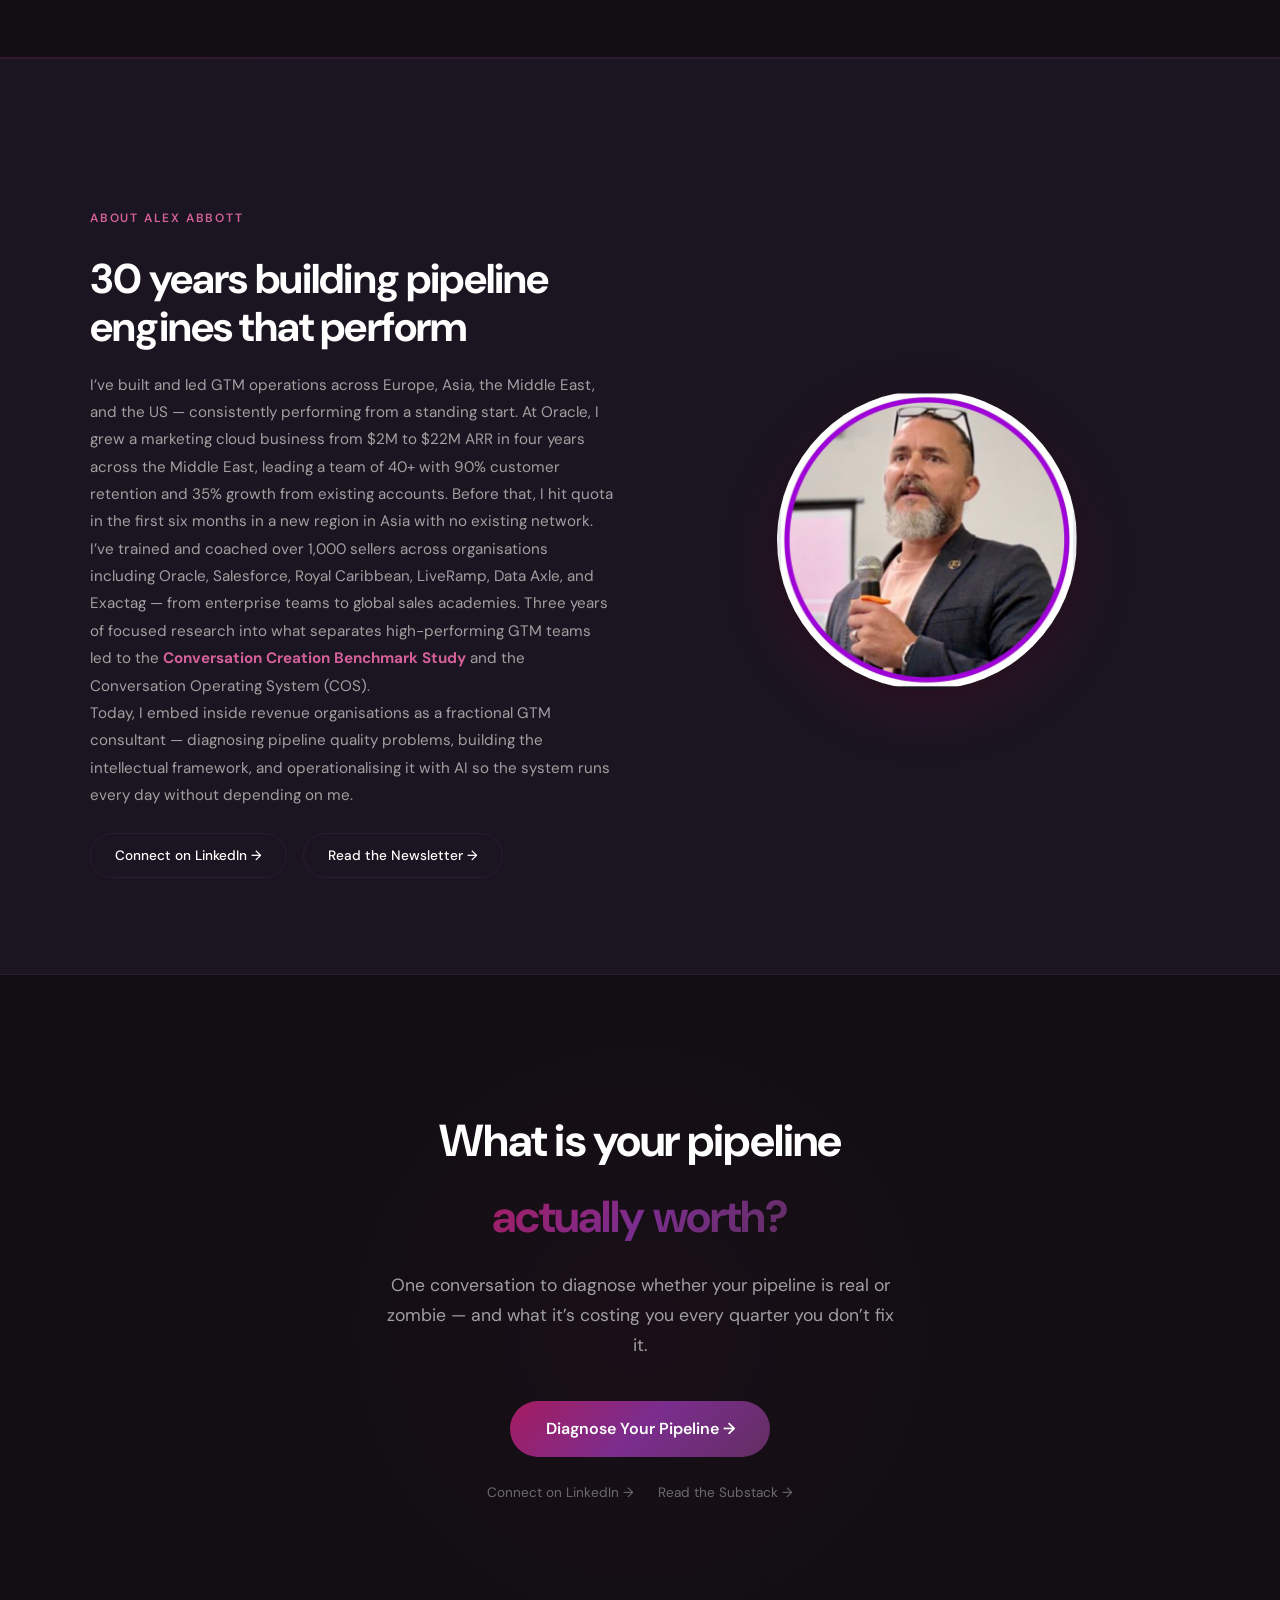
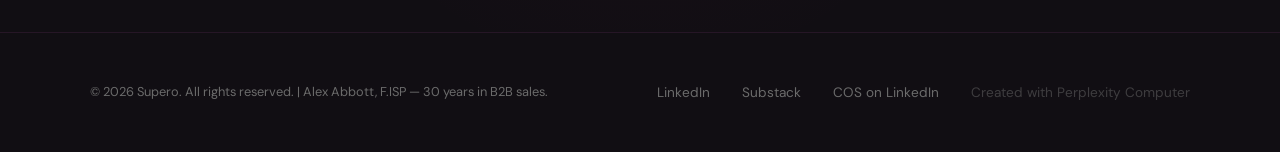
==== commit 1d140f74: "Update Alex profile photo: circular with floating shadow effect" ====
--- a/index.html
+++ b/index.html
@@ -495,7 +495,7 @@
 </div>
 </div>
 <div style="display:flex; align-items:center; justify-content:center;">
-<img src="./assets/alex-abbott.png" alt="Alex Abbott — Fractional GTM Consultant and creator of the Conversation Operating System" width="300" height="300" style="border-radius:16px; max-width:100%;" loading="lazy">
+<img src="./assets/alex-abbott-profile.svg" alt="Alex Abbott — Fractional GTM Consultant and creator of the Conversation Operating System" width="300" height="300" style="border-radius:50%; max-width:100%; box-shadow: 0 20px 60px rgba(165,28,96,0.2), 0 8px 24px rgba(0,0,0,0.4);" loading="lazy">
 </div>
 </div>
 </div>
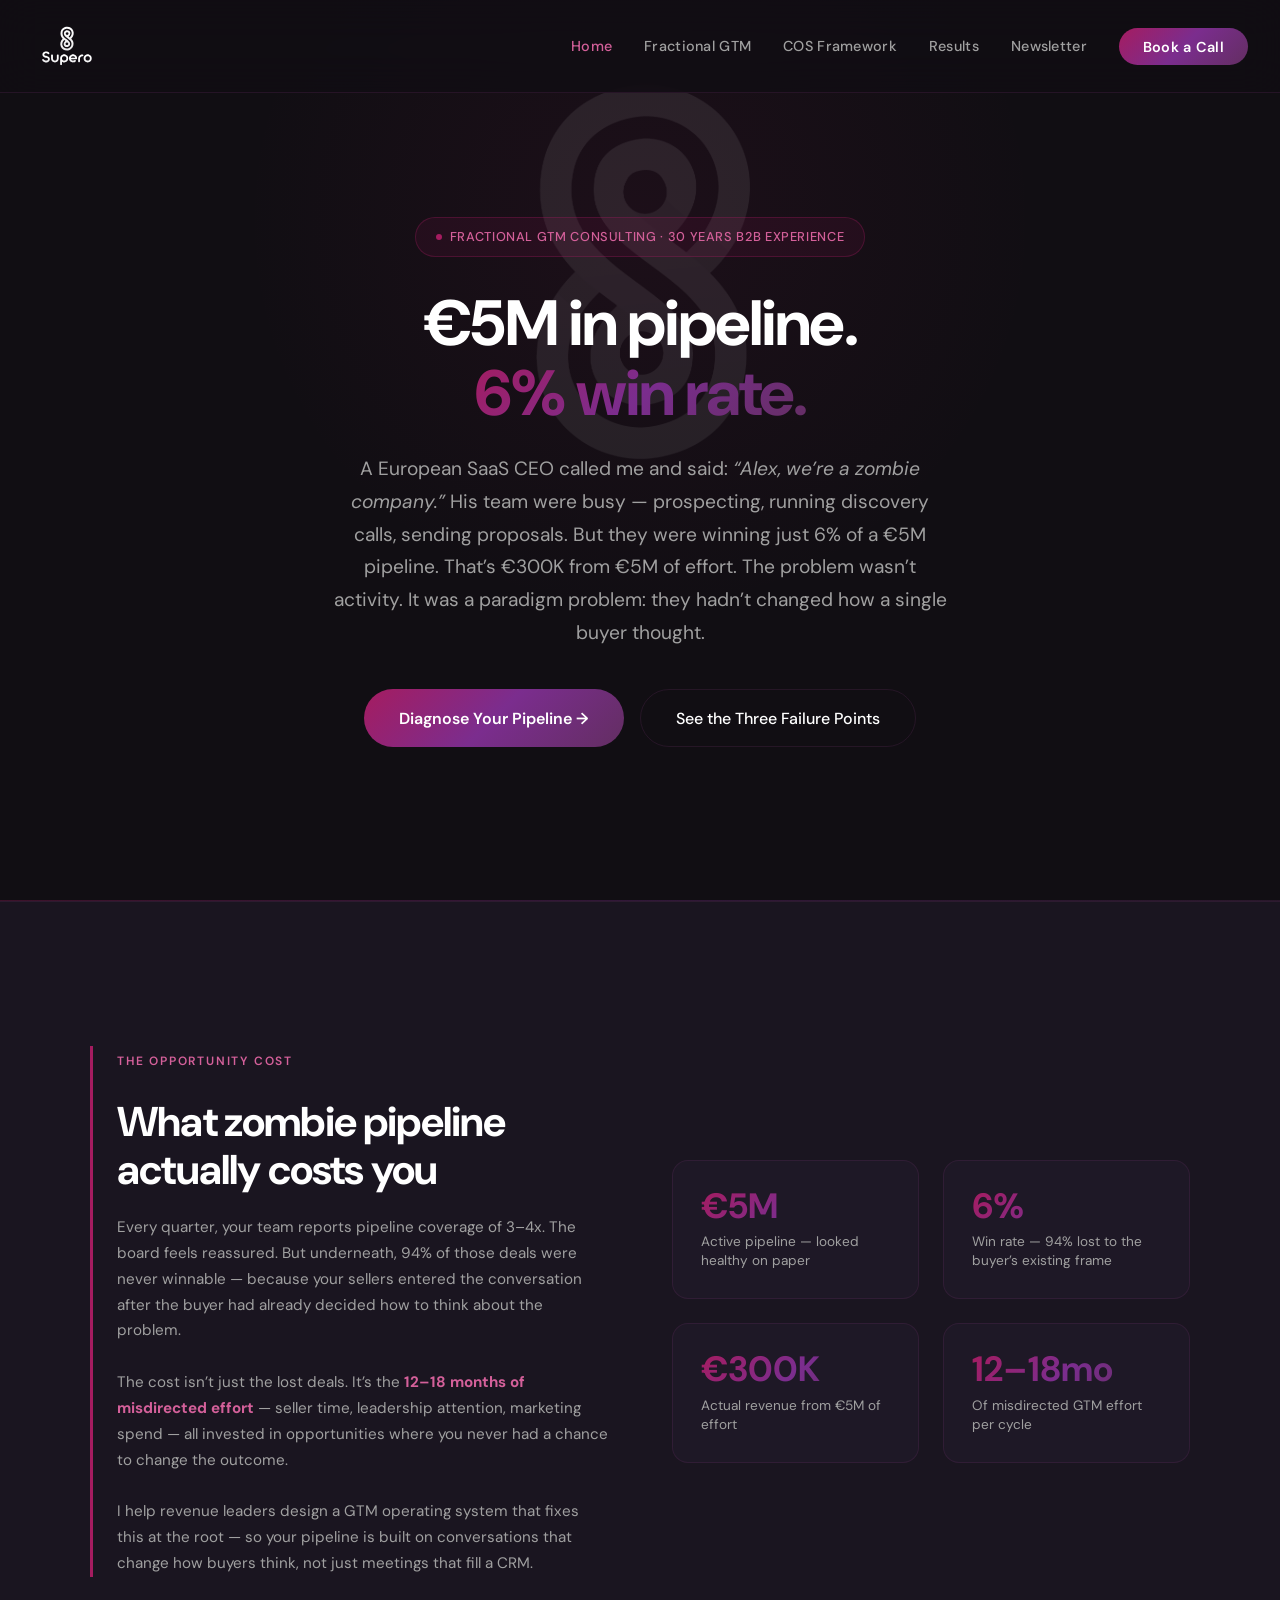
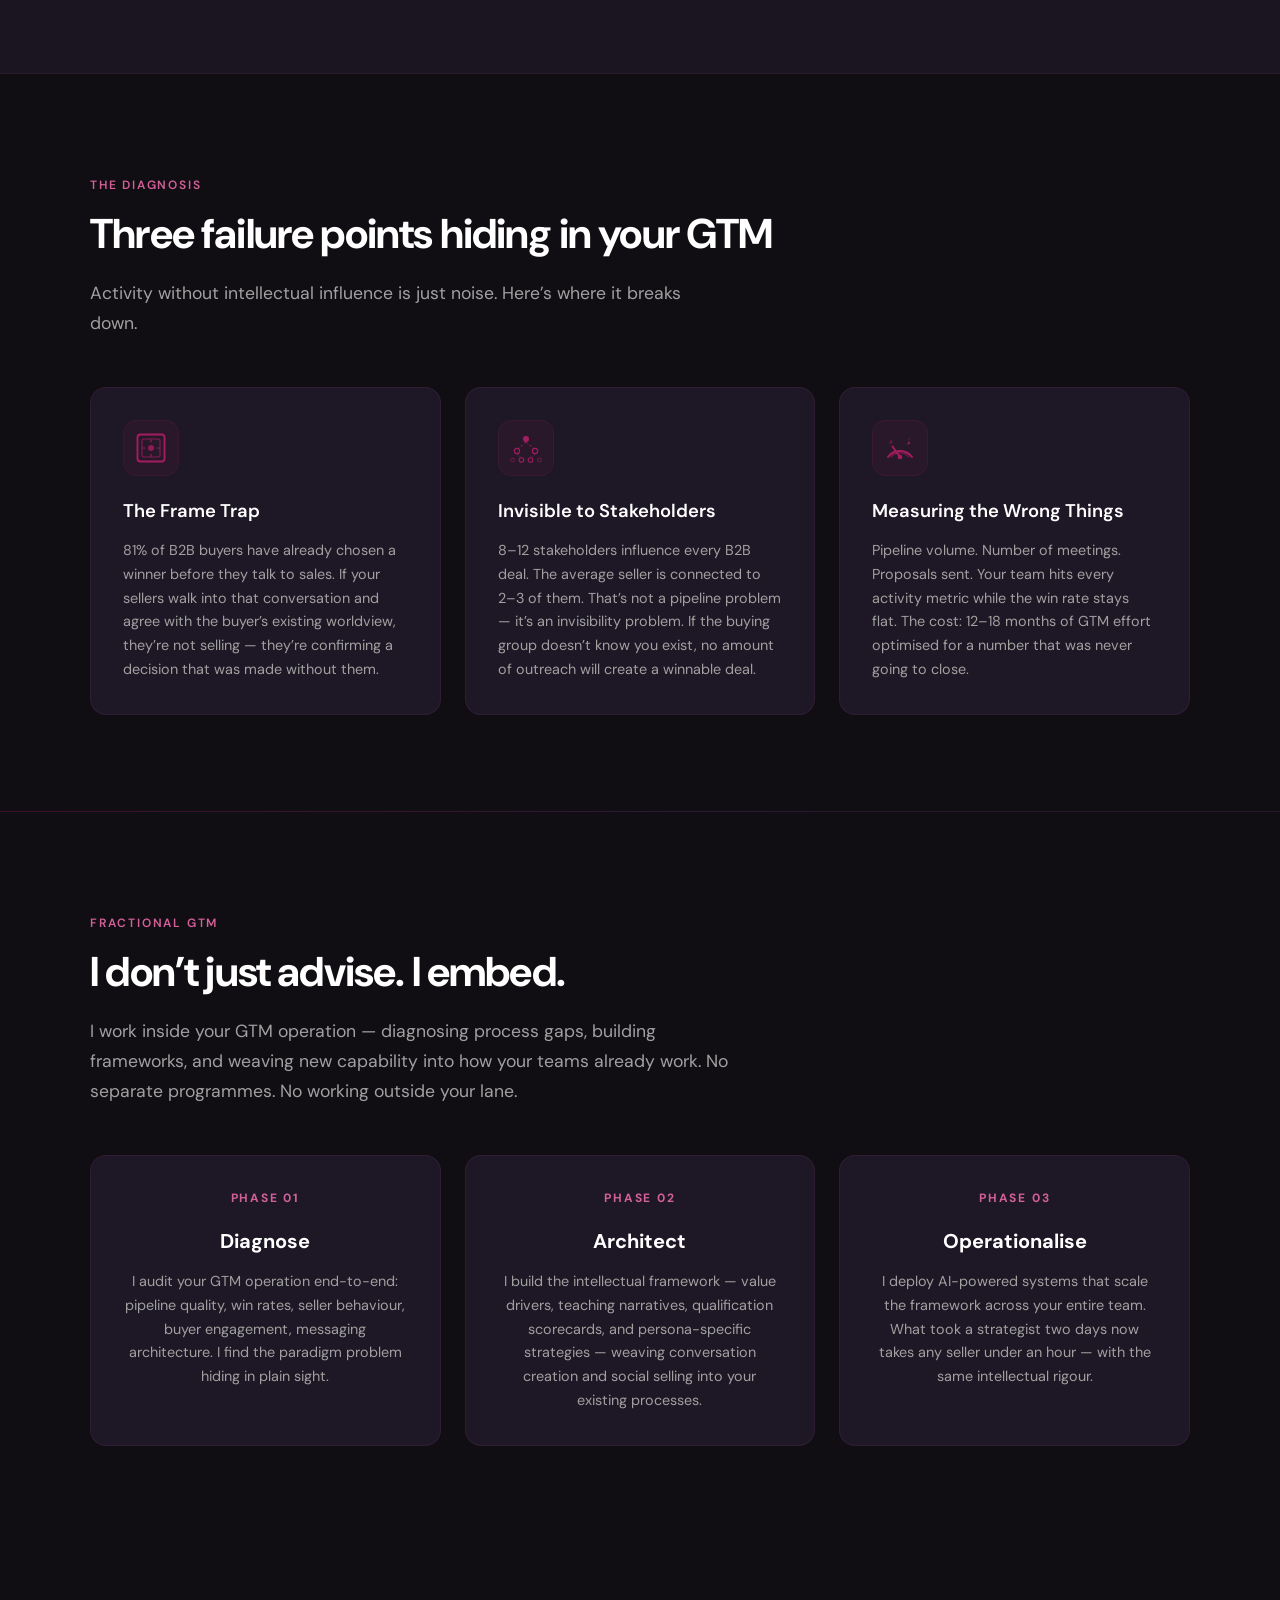
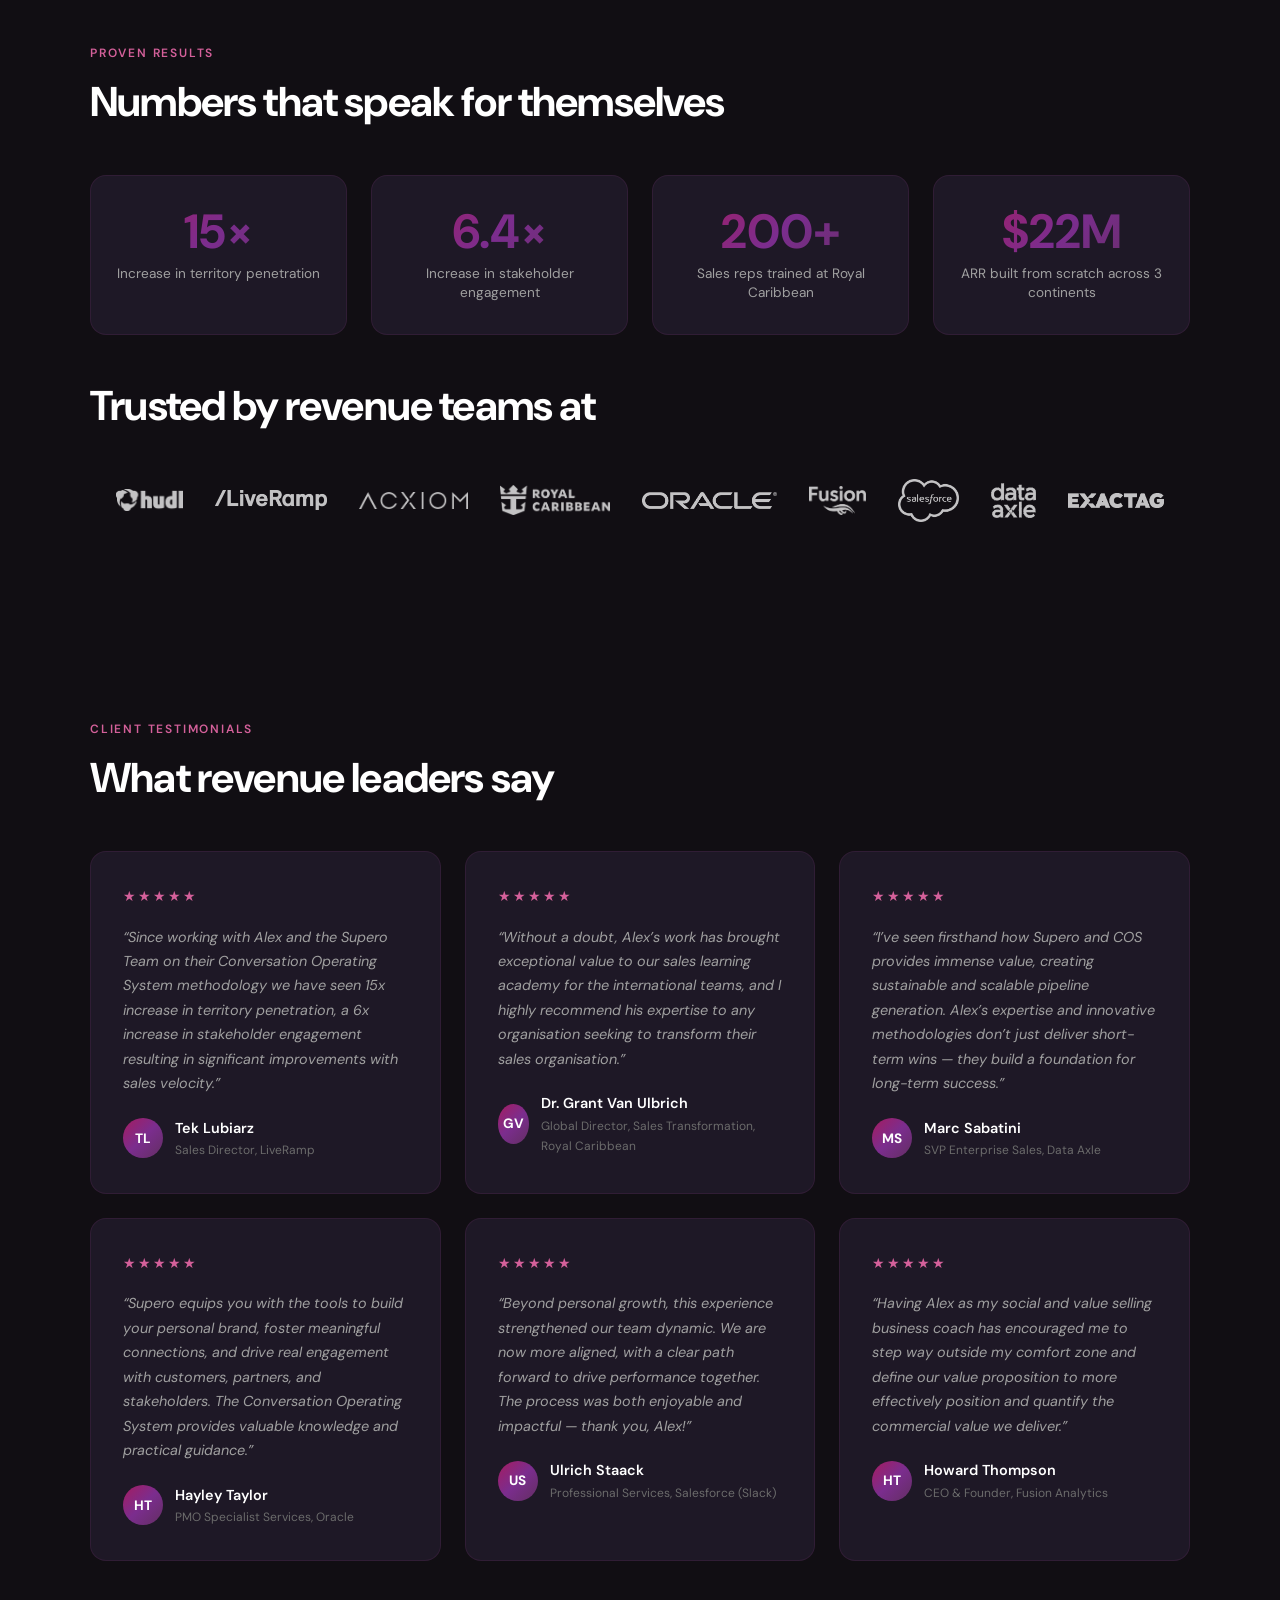
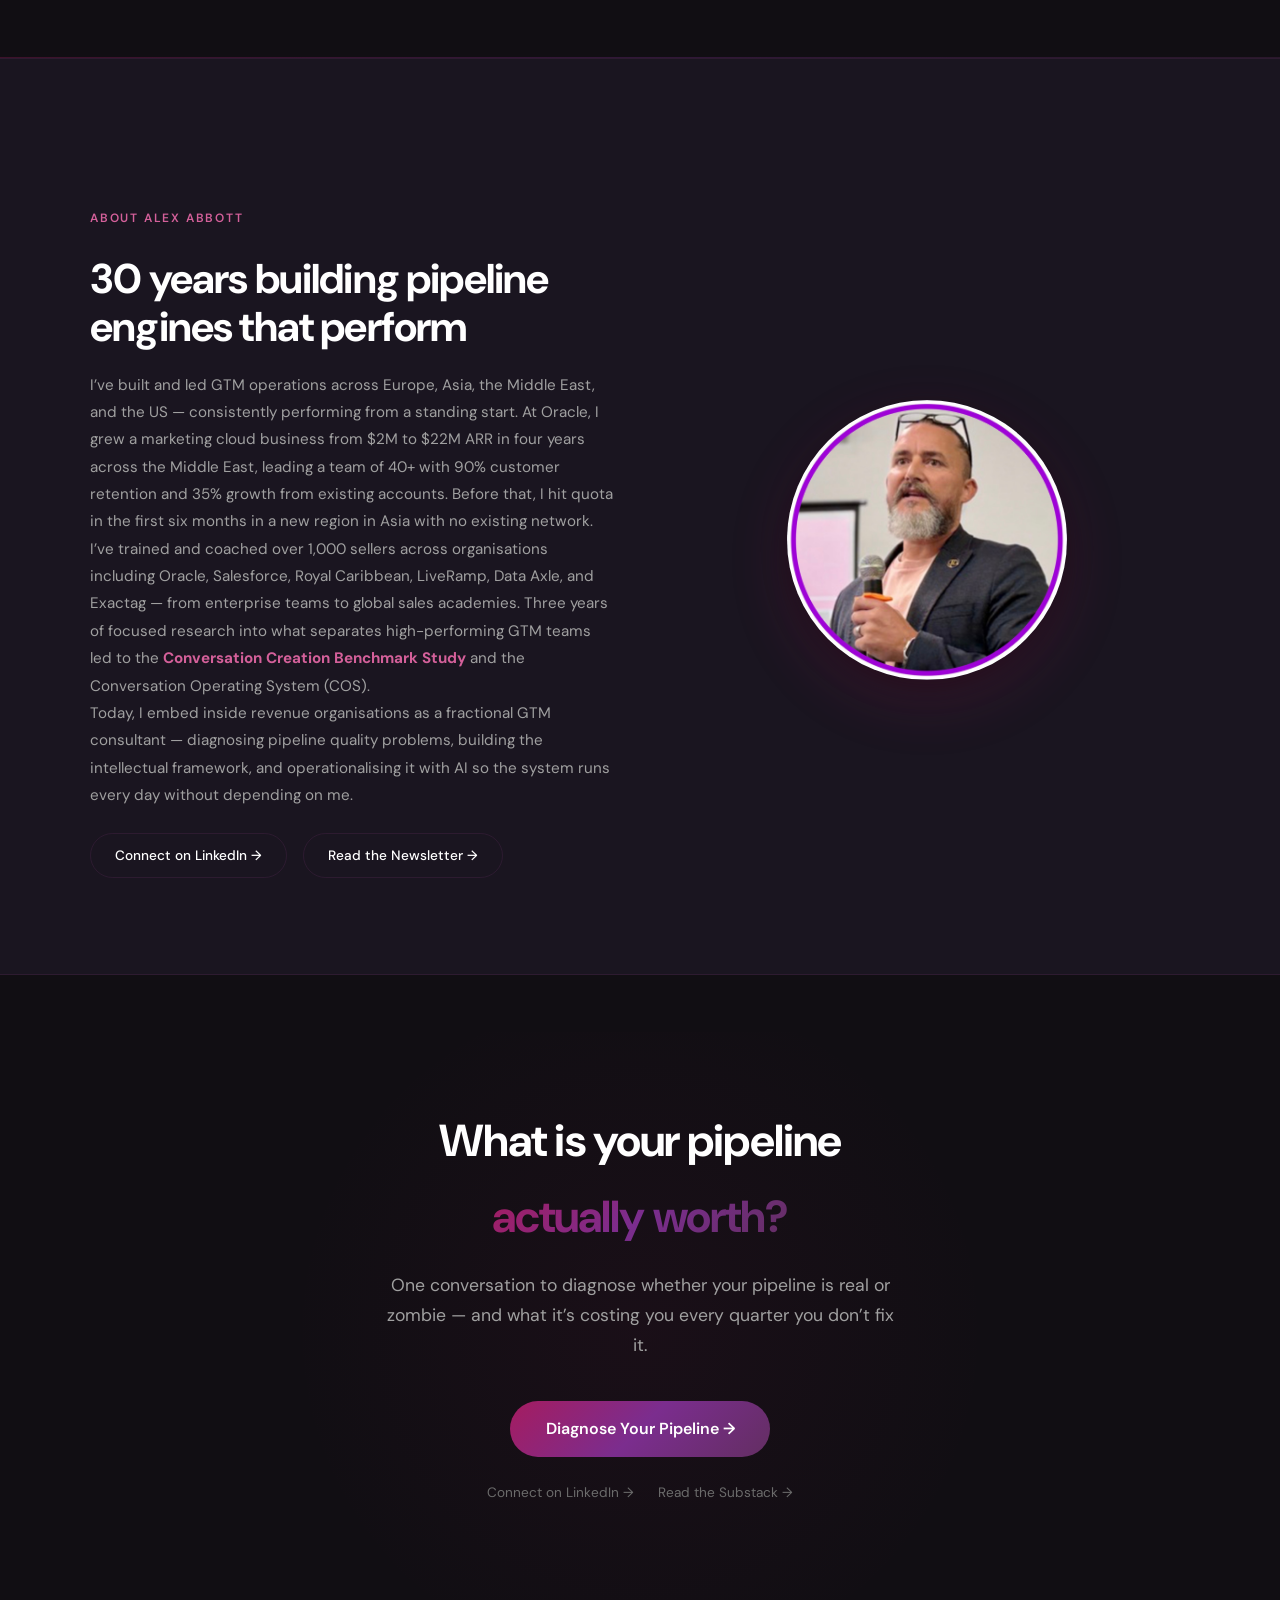
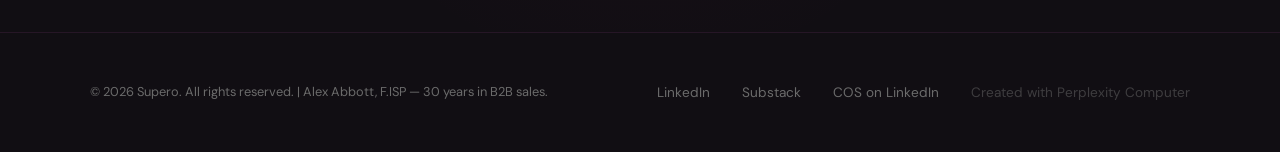
==== commit 0cfb0aad: "Fix profile photo: new image + prevent circle trimming" ====
--- a/index.html
+++ b/index.html
@@ -495,7 +495,7 @@
 </div>
 </div>
 <div style="display:flex; align-items:center; justify-content:center;">
-<img src="./assets/alex-abbott-profile.svg" alt="Alex Abbott — Fractional GTM Consultant and creator of the Conversation Operating System" width="300" height="300" style="border-radius:50%; max-width:100%; box-shadow: 0 20px 60px rgba(165,28,96,0.2), 0 8px 24px rgba(0,0,0,0.4);" loading="lazy">
+<img src="./assets/alex-abbott-profile.svg" alt="Alex Abbott — Fractional GTM Consultant and creator of the Conversation Operating System" style="width:280px; height:280px; border-radius:50%; object-fit:cover; box-shadow: 0 20px 60px rgba(165,28,96,0.2), 0 8px 24px rgba(0,0,0,0.4);" loading="lazy">
 </div>
 </div>
 </div>
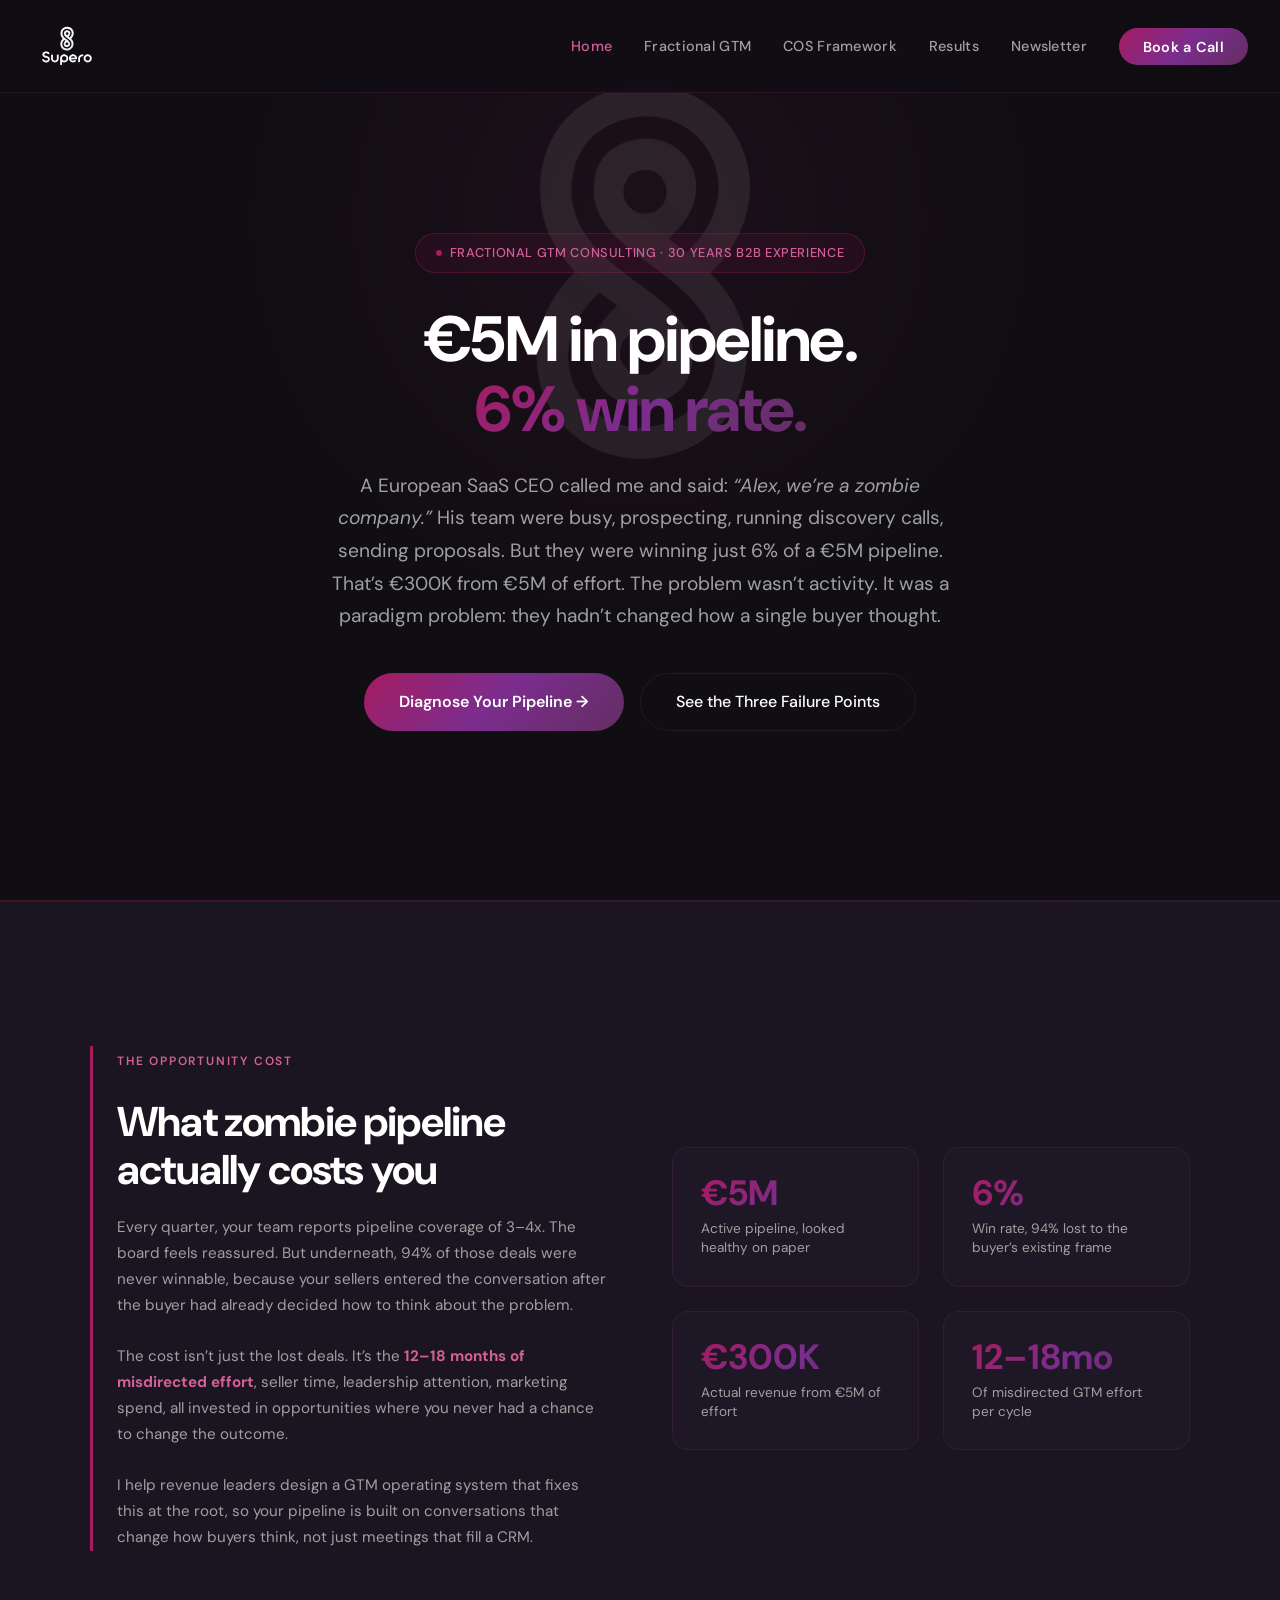
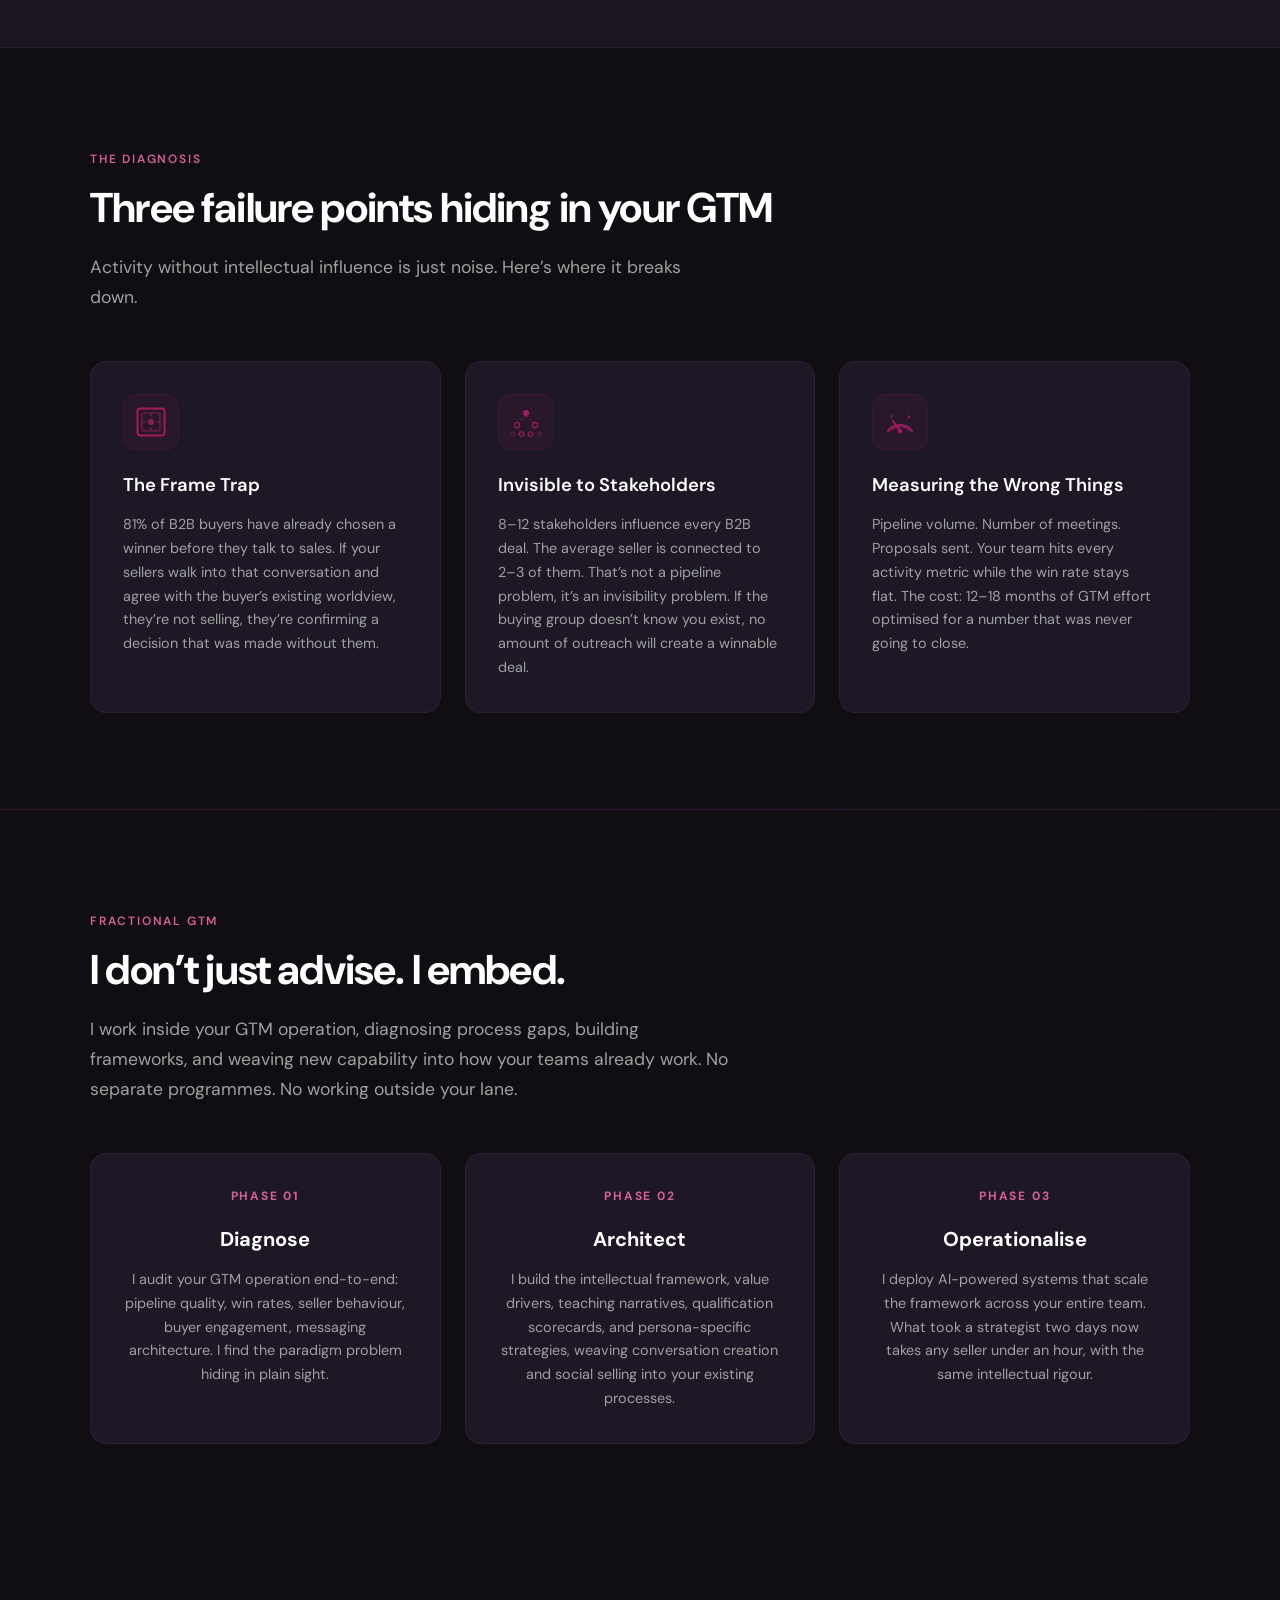
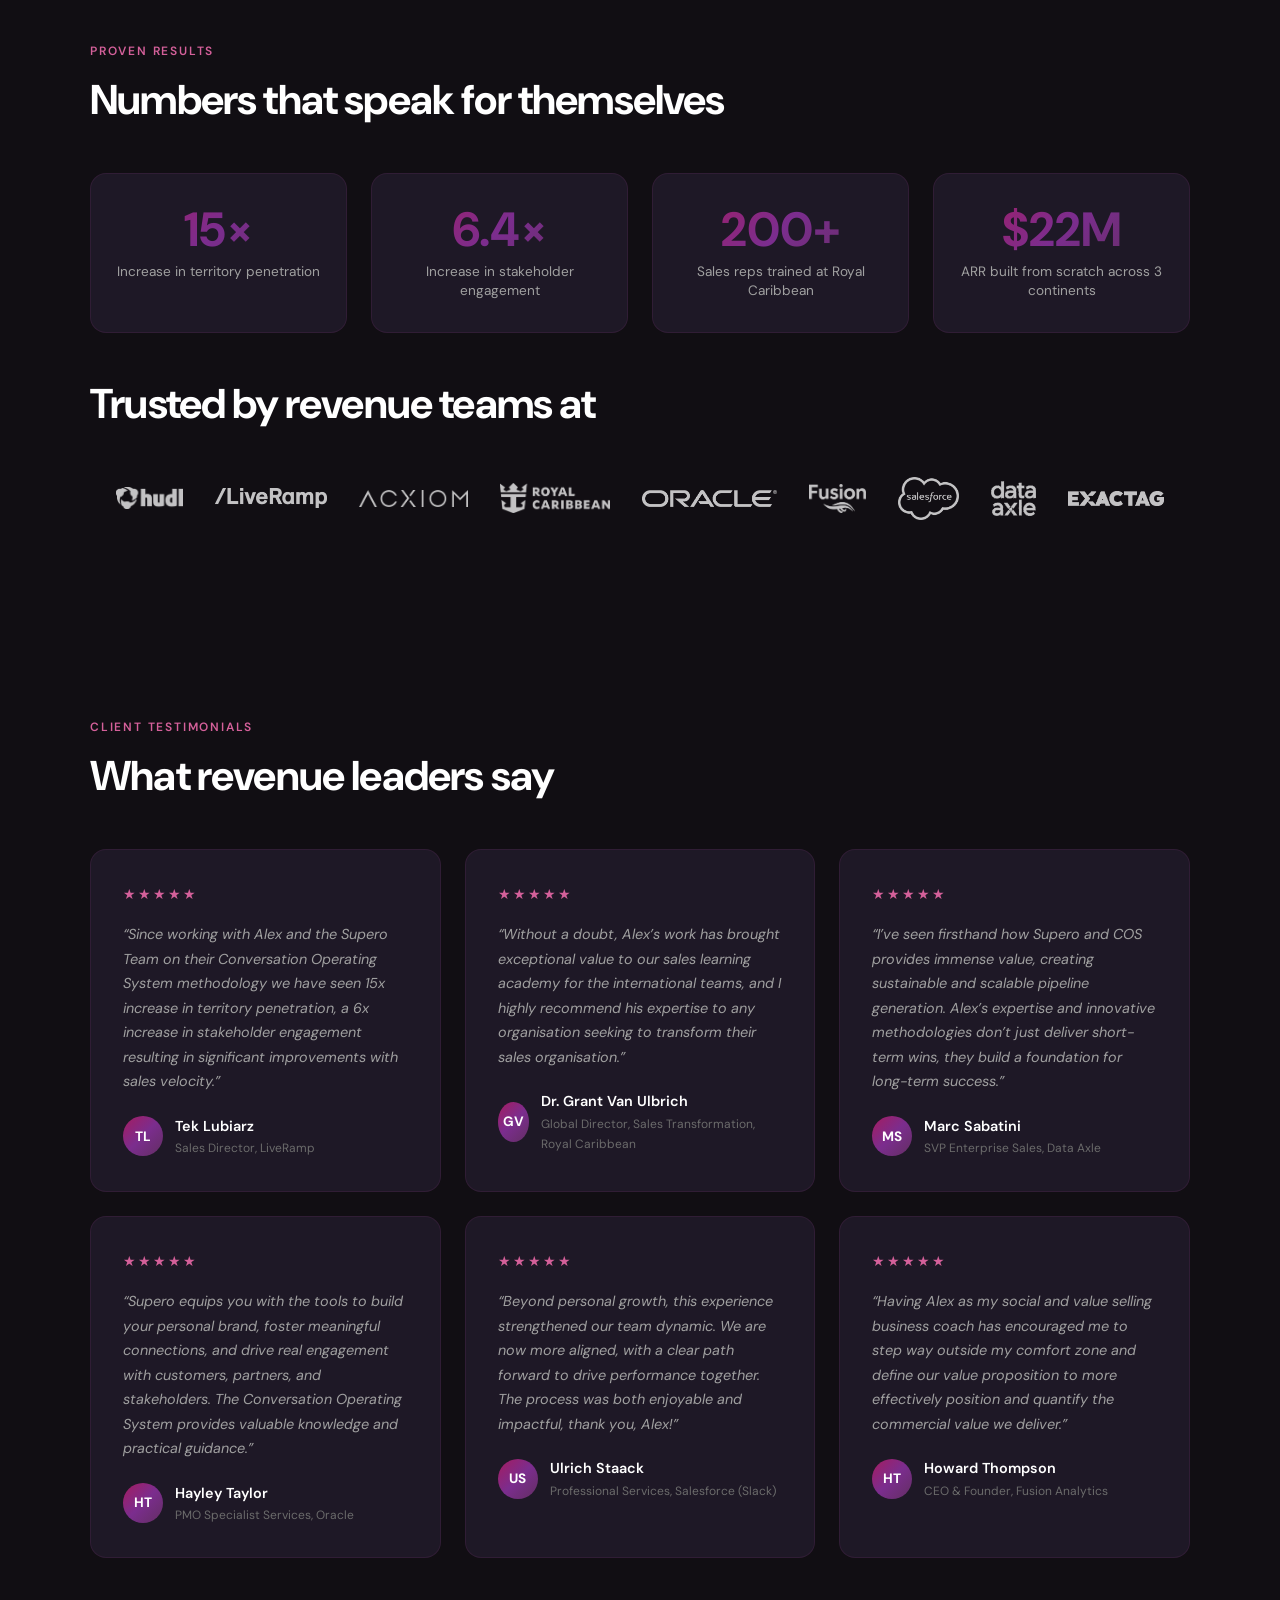
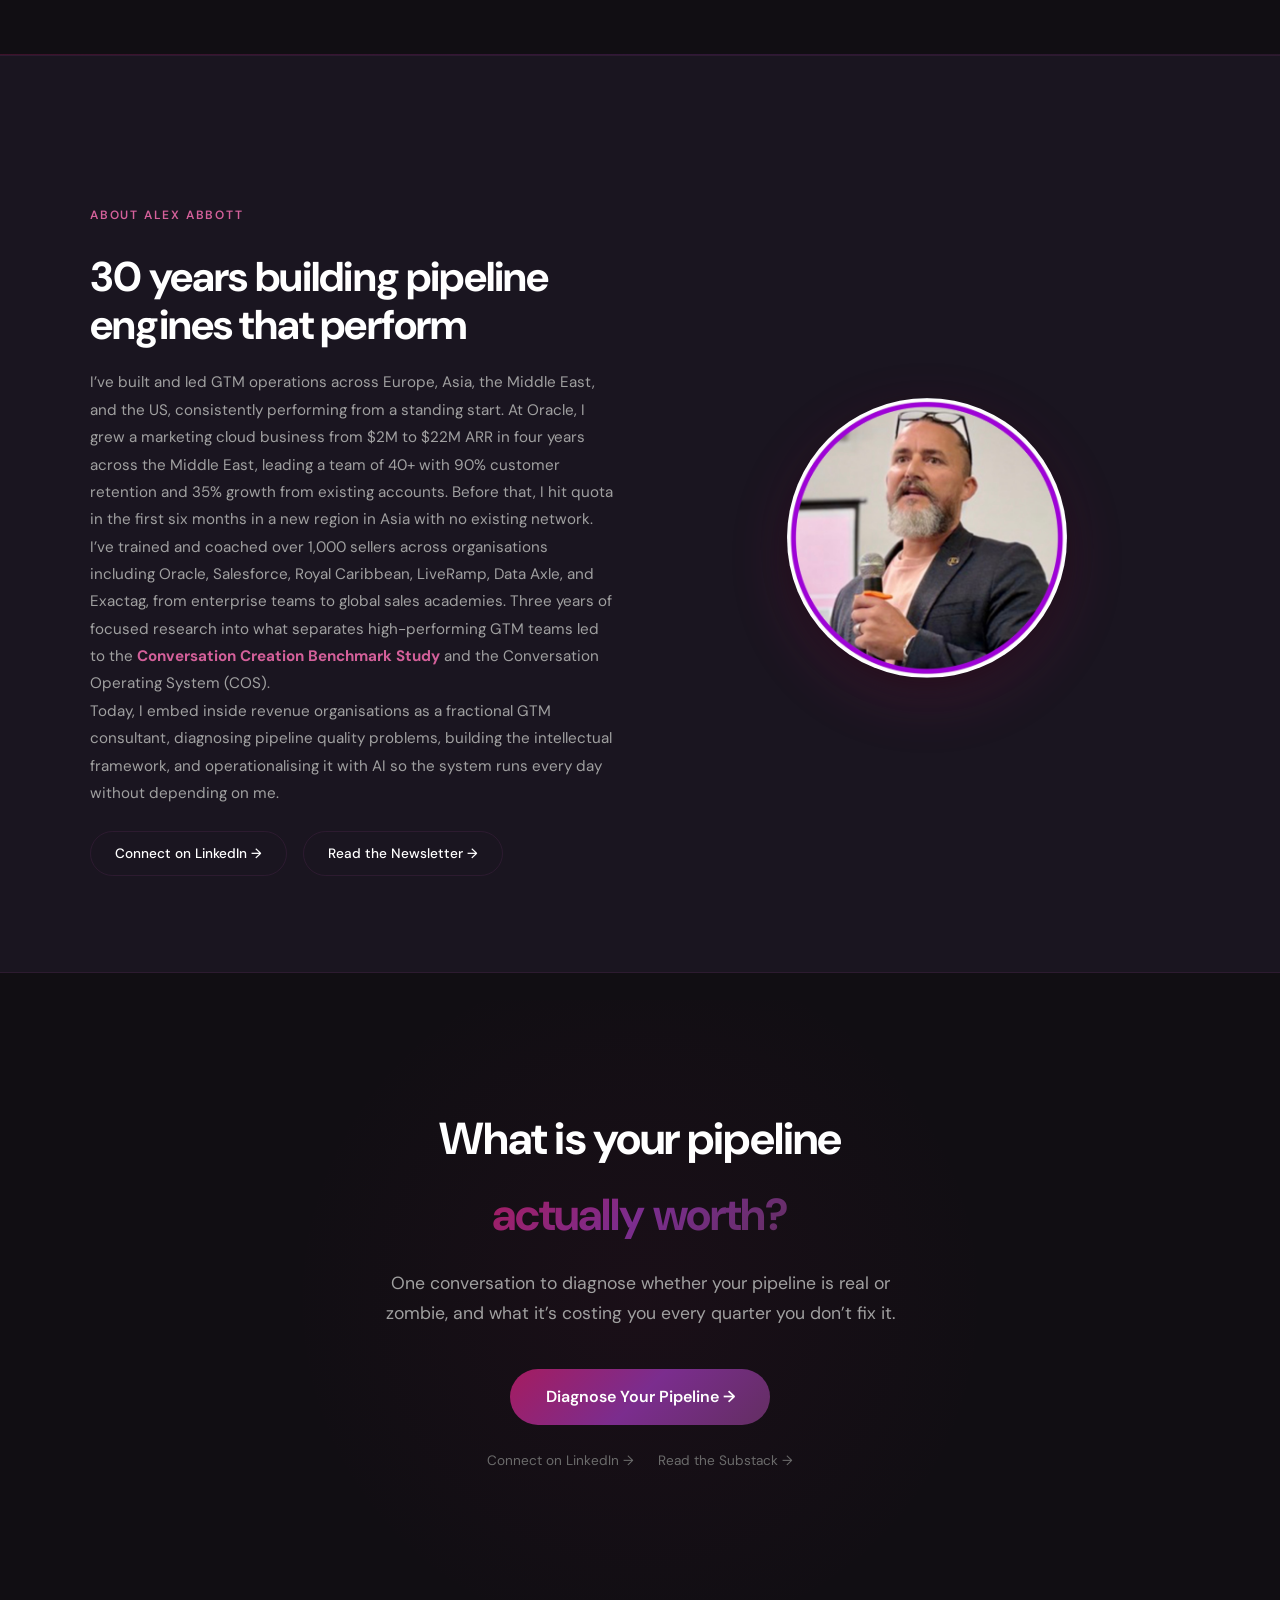
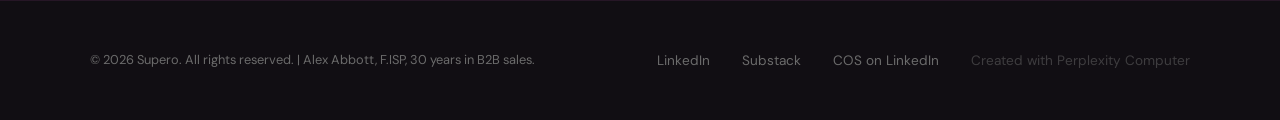
==== commit 744f055e: "Remove all em-dashes (104 instances) across all 5 pages" ====
--- a/index.html
+++ b/index.html
@@ -17,7 +17,7 @@
 <link rel="author" href="https://www.perplexity.ai/computer">
     <meta charset="UTF-8">
     <meta name="viewport" content="width=device-width, initial-scale=1.0">
-    <title>Supero | Fractional GTM Consulting | Alex Abbott — Conversation Operating System</title>
+    <title>Supero | Fractional GTM Consulting | Alex Abbott, Conversation Operating System</title>
     <meta name="description" content="Alex Abbott is a fractional GTM consultant with 30 years of B2B sales experience. Creator of the Conversation Operating System (COS), he helps revenue leaders diagnose and fix broken GTM operations.">
     <meta property="og:title" content="Supero | Fractional GTM Consulting | Alex Abbott">
     <meta property="og:description" content="Alex Abbott is a fractional GTM consultant with 30 years of B2B sales experience. Creator of the Conversation Operating System (COS), helping revenue leaders diagnose and fix broken GTM operations across Europe, Asia, Middle East, and the US.">
@@ -41,7 +41,7 @@
     {
       "@type": "ProfessionalService",
       "name": "Supero",
-      "description": "Fractional GTM consulting and the Conversation Operating System (COS). Alex Abbott helps revenue leaders diagnose and fix broken GTM operations — improving pipeline quality, win rates, and sales velocity.",
+      "description": "Fractional GTM consulting and the Conversation Operating System (COS). Alex Abbott helps revenue leaders diagnose and fix broken GTM operations, improving pipeline quality, win rates, and sales velocity.",
       "founder": {
     "@type": "Person",
     "name": "Alex Abbott",
@@ -91,7 +91,7 @@
             "itemOffered": {
               "@type": "Service",
               "name": "COS Implementation",
-              "description": "Design and rollout of Conversation Operating System programmes for GTM Leaders, GTM Teams, and GTM Operations — including AI enablement."
+              "description": "Design and rollout of Conversation Operating System programmes for GTM Leaders, GTM Teams, and GTM Operations, including AI enablement."
             }
           },
           {
@@ -119,12 +119,20 @@
   ]
 }
 </script>
+<!-- Google Analytics GA4 -->
+<script async src="https://www.googletagmanager.com/gtag/js?id=G-LZSF43WMJM"></script>
+<script>
+  window.dataLayer = window.dataLayer || [];
+  function gtag(){dataLayer.push(arguments);}
+  gtag('js', new Date());
+  gtag('config', 'G-LZSF43WMJM');
+</script>
 </head>
 <body>
 
 
 <div class="sr-only" aria-hidden="false" style="position:absolute;width:1px;height:1px;padding:0;margin:-1px;overflow:hidden;clip:rect(0,0,0,0);white-space:nowrap;border:0;">
-Alex Abbott is a fractional GTM consultant and founder of Supero with 30 years of B2B sales experience. He created the Conversation Operating System (COS), a framework that helps revenue leaders diagnose and fix broken go-to-market operations. His approach combines strategy, skills, systems, and personal change to improve pipeline quality, win rates, and sales velocity. Alex works across Europe, Asia, the Middle East, and the United States with companies including Oracle, Salesforce, Royal Caribbean, LiveRamp, Data Axle, and Exactag. His AI-powered GTM methodology enables teams to build commercially intelligent account plans, align social behaviours to focus accounts, and measure relationship strength — including via a proprietary LinkedIn integration that complies with LinkedIn's Terms and Conditions. Results include 15x increases in territory penetration, 6.4x stakeholder engagement growth, and over 1,000 sellers enabled globally. Contact Alex at calendly.com/alex_abbott/chat-with-alex.
+Alex Abbott is a fractional GTM consultant and founder of Supero with 30 years of B2B sales experience. He created the Conversation Operating System (COS), a framework that helps revenue leaders diagnose and fix broken go-to-market operations. His approach combines strategy, skills, systems, and personal change to improve pipeline quality, win rates, and sales velocity. Alex works across Europe, Asia, the Middle East, and the United States with companies including Oracle, Salesforce, Royal Caribbean, LiveRamp, Data Axle, and Exactag. His AI-powered GTM methodology enables teams to build commercially intelligent account plans, align social behaviours to focus accounts, and measure relationship strength, including via a proprietary LinkedIn integration that complies with LinkedIn's Terms and Conditions. Results include 15x increases in territory penetration, 6.4x stakeholder engagement growth, and over 1,000 sellers enabled globally. Contact Alex at calendly.com/alex_abbott/chat-with-alex.
 </div>
 
 <nav>
@@ -236,7 +244,7 @@
 <div class="hero-content fade-up" style="position:relative; z-index:1;">
 <div class="hero-badge">Fractional GTM Consulting · 30 Years B2B Experience</div>
 <h1>€5M in pipeline.<br><span class="gradient-text">6% win rate.</span></h1>
-<p class="hero-sub">A European SaaS CEO called me and said: <em>“Alex, we’re a zombie company.”</em> His team were busy — prospecting, running discovery calls, sending proposals. But they were winning just 6% of a €5M pipeline. That’s €300K from €5M of effort. The problem wasn’t activity. It was a paradigm problem: they hadn’t changed how a single buyer thought.</p>
+<p class="hero-sub">A European SaaS CEO called me and said: <em>“Alex, we’re a zombie company.”</em> His team were busy, prospecting, running discovery calls, sending proposals. But they were winning just 6% of a €5M pipeline. That’s €300K from €5M of effort. The problem wasn’t activity. It was a paradigm problem: they hadn’t changed how a single buyer thought.</p>
 <div class="hero-ctas">
 <a href="https://calendly.com/alex_abbott/chat-with-alex" target="_blank" rel="noopener" class="btn-primary">Diagnose Your Pipeline →</a>
 <a href="#diagnosis" class="btn-secondary">See the Three Failure Points</a>
@@ -253,19 +261,19 @@
 <span class="section-label">The Opportunity Cost</span>
 <h2 class="section-title" style="margin-top:0.75rem;">What zombie pipeline actually costs you</h2>
 <p style="margin-top: 1.25rem; color: var(--text-secondary); font-size: 0.95rem; line-height: 1.7;">
-Every quarter, your team reports pipeline coverage of 3–4x. The board feels reassured. But underneath, 94% of those deals were never winnable — because your sellers entered the conversation after the buyer had already decided how to think about the problem.<br><br>
-The cost isn’t just the lost deals. It’s the <strong style="color: #D4609A;">12–18 months of misdirected effort</strong> — seller time, leadership attention, marketing spend — all invested in opportunities where you never had a chance to change the outcome.<br><br>
-I help revenue leaders design a GTM operating system that fixes this at the root — so your pipeline is built on conversations that change how buyers think, not just meetings that fill a CRM.
+Every quarter, your team reports pipeline coverage of 3–4x. The board feels reassured. But underneath, 94% of those deals were never winnable, because your sellers entered the conversation after the buyer had already decided how to think about the problem.<br><br>
+The cost isn’t just the lost deals. It’s the <strong style="color: #D4609A;">12–18 months of misdirected effort</strong>, seller time, leadership attention, marketing spend, all invested in opportunities where you never had a chance to change the outcome.<br><br>
+I help revenue leaders design a GTM operating system that fixes this at the root, so your pipeline is built on conversations that change how buyers think, not just meetings that fill a CRM.
 </p>
 </div>
 <div class="insight-stats">
 <div class="stat-card">
 <div class="stat-number">€5M</div>
-<div class="stat-label">Active pipeline — looked healthy on paper</div>
+<div class="stat-label">Active pipeline, looked healthy on paper</div>
 </div>
 <div class="stat-card">
 <div class="stat-number">6%</div>
-<div class="stat-label">Win rate — 94% lost to the buyer’s existing frame</div>
+<div class="stat-label">Win rate, 94% lost to the buyer’s existing frame</div>
 </div>
 <div class="stat-card">
 <div class="stat-number">€300K</div>
@@ -295,7 +303,7 @@
   <path d="M24 16v-3M24 35v-3M16 24h-3M35 24h-3" stroke="url(#ft)" stroke-width="1.5" stroke-linecap="round" opacity="0.85"/>
 </svg></div>
 <h3>The Frame Trap</h3>
-<p>81% of B2B buyers have already chosen a winner before they talk to sales. If your sellers walk into that conversation and agree with the buyer’s existing worldview, they’re not selling — they’re confirming a decision that was made without them.</p>
+<p>81% of B2B buyers have already chosen a winner before they talk to sales. If your sellers walk into that conversation and agree with the buyer’s existing worldview, they’re not selling, they’re confirming a decision that was made without them.</p>
 </div>
 <div class="problem-card">
 <div class="problem-icon"><svg width="48" height="48" viewBox="0 0 48 48" fill="none" xmlns="http://www.w3.org/2000/svg">
@@ -313,7 +321,7 @@
   <line x1="36" y1="32" x2="30" y2="37" stroke="url(#is)" stroke-width="1.5" stroke-dasharray="2 2" opacity="0.55"/>
 </svg></div>
 <h3>Invisible to Stakeholders</h3>
-<p>8–12 stakeholders influence every B2B deal. The average seller is connected to 2–3 of them. That’s not a pipeline problem — it’s an invisibility problem. If the buying group doesn’t know you exist, no amount of outreach will create a winnable deal.</p>
+<p>8–12 stakeholders influence every B2B deal. The average seller is connected to 2–3 of them. That’s not a pipeline problem, it’s an invisibility problem. If the buying group doesn’t know you exist, no amount of outreach will create a winnable deal.</p>
 </div>
 <div class="problem-card">
 <div class="problem-icon"><svg width="48" height="48" viewBox="0 0 48 48" fill="none" xmlns="http://www.w3.org/2000/svg">
@@ -340,7 +348,7 @@
 <div class="container fade-up">
 <span class="section-label">Fractional GTM</span>
 <h2 class="section-title">I don’t just advise. I embed.</h2>
-<p class="section-subtitle">I work inside your GTM operation — diagnosing process gaps, building frameworks, and weaving new capability into how your teams already work. No separate programmes. No working outside your lane.</p>
+<p class="section-subtitle">I work inside your GTM operation, diagnosing process gaps, building frameworks, and weaving new capability into how your teams already work. No separate programmes. No working outside your lane.</p>
 <div class="how-grid">
 <div class="how-card">
 <div class="how-number">Phase 01</div>
@@ -350,12 +358,12 @@
 <div class="how-card">
 <div class="how-number">Phase 02</div>
 <h3>Architect</h3>
-<p>I build the intellectual framework — value drivers, teaching narratives, qualification scorecards, and persona-specific strategies — weaving conversation creation and social selling into your existing processes.</p>
+<p>I build the intellectual framework, value drivers, teaching narratives, qualification scorecards, and persona-specific strategies, weaving conversation creation and social selling into your existing processes.</p>
 </div>
 <div class="how-card">
 <div class="how-number">Phase 03</div>
 <h3>Operationalise</h3>
-<p>I deploy AI-powered systems that scale the framework across your entire team. What took a strategist two days now takes any seller under an hour — with the same intellectual rigour.</p>
+<p>I deploy AI-powered systems that scale the framework across your entire team. What took a strategist two days now takes any seller under an hour, with the same intellectual rigour.</p>
 </div>
 </div>
 </div>
@@ -431,7 +439,7 @@
 </div>
 <div class="testimonial">
 <div class="testimonial-stars">★★★★★</div>
-<p>“I’ve seen firsthand how Supero and COS provides immense value, creating sustainable and scalable pipeline generation. Alex’s expertise and innovative methodologies don’t just deliver short-term wins — they build a foundation for long-term success.”</p>
+<p>“I’ve seen firsthand how Supero and COS provides immense value, creating sustainable and scalable pipeline generation. Alex’s expertise and innovative methodologies don’t just deliver short-term wins, they build a foundation for long-term success.”</p>
 <div class="testimonial-author">
 <div class="testimonial-avatar">MS</div>
 <div>
@@ -453,7 +461,7 @@
 </div>
 <div class="testimonial">
 <div class="testimonial-stars">★★★★★</div>
-<p>“Beyond personal growth, this experience strengthened our team dynamic. We are now more aligned, with a clear path forward to drive performance together. The process was both enjoyable and impactful — thank you, Alex!”</p>
+<p>“Beyond personal growth, this experience strengthened our team dynamic. We are now more aligned, with a clear path forward to drive performance together. The process was both enjoyable and impactful, thank you, Alex!”</p>
 <div class="testimonial-author">
 <div class="testimonial-avatar">US</div>
 <div>
@@ -486,16 +494,16 @@
 <div>
 <span class="section-label">About Alex Abbott</span>
 <h2 class="section-title" style="margin-top:0.75rem;">30 years building pipeline engines that perform</h2>
-<p style="color: var(--text-secondary); line-height: 1.8; font-size: 0.95rem; margin-top: 1.25rem;">I’ve built and led GTM operations across Europe, Asia, the Middle East, and the US — consistently performing from a standing start. At Oracle, I grew a marketing cloud business from $2M to $22M ARR in four years across the Middle East, leading a team of 40+ with 90% customer retention and 35% growth from existing accounts. Before that, I hit quota in the first six months in a new region in Asia with no existing network.</p>
-<p style="color: var(--text-secondary); line-height: 1.8; font-size: 0.95rem;">I’ve trained and coached over 1,000 sellers across organisations including Oracle, Salesforce, Royal Caribbean, LiveRamp, Data Axle, and Exactag — from enterprise teams to global sales academies. Three years of focused research into what separates high-performing GTM teams led to the <strong style="color: #D4609A;">Conversation Creation Benchmark Study</strong> and the Conversation Operating System (COS).</p>
-<p style="color: var(--text-secondary); line-height: 1.8; font-size: 0.95rem;">Today, I embed inside revenue organisations as a fractional GTM consultant — diagnosing pipeline quality problems, building the intellectual framework, and operationalising it with AI so the system runs every day without depending on me.</p>
+<p style="color: var(--text-secondary); line-height: 1.8; font-size: 0.95rem; margin-top: 1.25rem;">I’ve built and led GTM operations across Europe, Asia, the Middle East, and the US, consistently performing from a standing start. At Oracle, I grew a marketing cloud business from $2M to $22M ARR in four years across the Middle East, leading a team of 40+ with 90% customer retention and 35% growth from existing accounts. Before that, I hit quota in the first six months in a new region in Asia with no existing network.</p>
+<p style="color: var(--text-secondary); line-height: 1.8; font-size: 0.95rem;">I’ve trained and coached over 1,000 sellers across organisations including Oracle, Salesforce, Royal Caribbean, LiveRamp, Data Axle, and Exactag, from enterprise teams to global sales academies. Three years of focused research into what separates high-performing GTM teams led to the <strong style="color: #D4609A;">Conversation Creation Benchmark Study</strong> and the Conversation Operating System (COS).</p>
+<p style="color: var(--text-secondary); line-height: 1.8; font-size: 0.95rem;">Today, I embed inside revenue organisations as a fractional GTM consultant, diagnosing pipeline quality problems, building the intellectual framework, and operationalising it with AI so the system runs every day without depending on me.</p>
 <div style="margin-top: 1.5rem; display: flex; gap: 1rem; flex-wrap: wrap;">
 <a href="https://www.linkedin.com/in/alex-bsg" target="_blank" rel="noopener noreferrer" class="btn-secondary" style="font-size: 0.85rem; padding: 0.6rem 1.5rem;">Connect on LinkedIn →</a>
 <a href="./newsletter.html" class="btn-secondary" style="font-size: 0.85rem; padding: 0.6rem 1.5rem;">Read the Newsletter →</a>
 </div>
 </div>
 <div style="display:flex; align-items:center; justify-content:center;">
-<img src="./assets/alex-abbott-profile.svg" alt="Alex Abbott — Fractional GTM Consultant and creator of the Conversation Operating System" style="width:280px; height:280px; border-radius:50%; object-fit:cover; box-shadow: 0 20px 60px rgba(165,28,96,0.2), 0 8px 24px rgba(0,0,0,0.4);" loading="lazy">
+<img src="./assets/alex-abbott-profile.svg" alt="Alex Abbott, Fractional GTM Consultant and creator of the Conversation Operating System" style="width:280px; height:280px; border-radius:50%; object-fit:cover; box-shadow: 0 20px 60px rgba(165,28,96,0.2), 0 8px 24px rgba(0,0,0,0.4);" loading="lazy">
 </div>
 </div>
 </div>
@@ -504,7 +512,7 @@
 <section class="final-cta" id="cta">
 <div class="container fade-up">
 <h2>What is your pipeline<br><span style="background: var(--brand-gradient); -webkit-background-clip: text; -webkit-text-fill-color: transparent; background-clip: text;">actually worth?</span></h2>
-<p>One conversation to diagnose whether your pipeline is real or zombie — and what it’s costing you every quarter you don’t fix it.</p>
+<p>One conversation to diagnose whether your pipeline is real or zombie, and what it’s costing you every quarter you don’t fix it.</p>
 <a href="https://calendly.com/alex_abbott/chat-with-alex" target="_blank" rel="noopener" class="btn-primary">Diagnose Your Pipeline →</a>
 <div class="final-cta-links">
 <a href="https://www.linkedin.com/in/alex-bsg" target="_blank" rel="noopener">Connect on LinkedIn →</a>
@@ -515,7 +523,7 @@
 
 <footer>
     <div class="footer-content">
-        <p>&copy; 2026 Supero. All rights reserved. | Alex Abbott, F.ISP — 30 years in B2B sales.</p>
+        <p>&copy; 2026 Supero. All rights reserved. | Alex Abbott, F.ISP, 30 years in B2B sales.</p>
         <div class="footer-links">
             <a href="https://www.linkedin.com/in/alex-bsg" target="_blank" rel="noopener noreferrer">LinkedIn</a>
             <a href="https://beardedsalesguy.substack.com" target="_blank" rel="noopener noreferrer">Substack</a>
